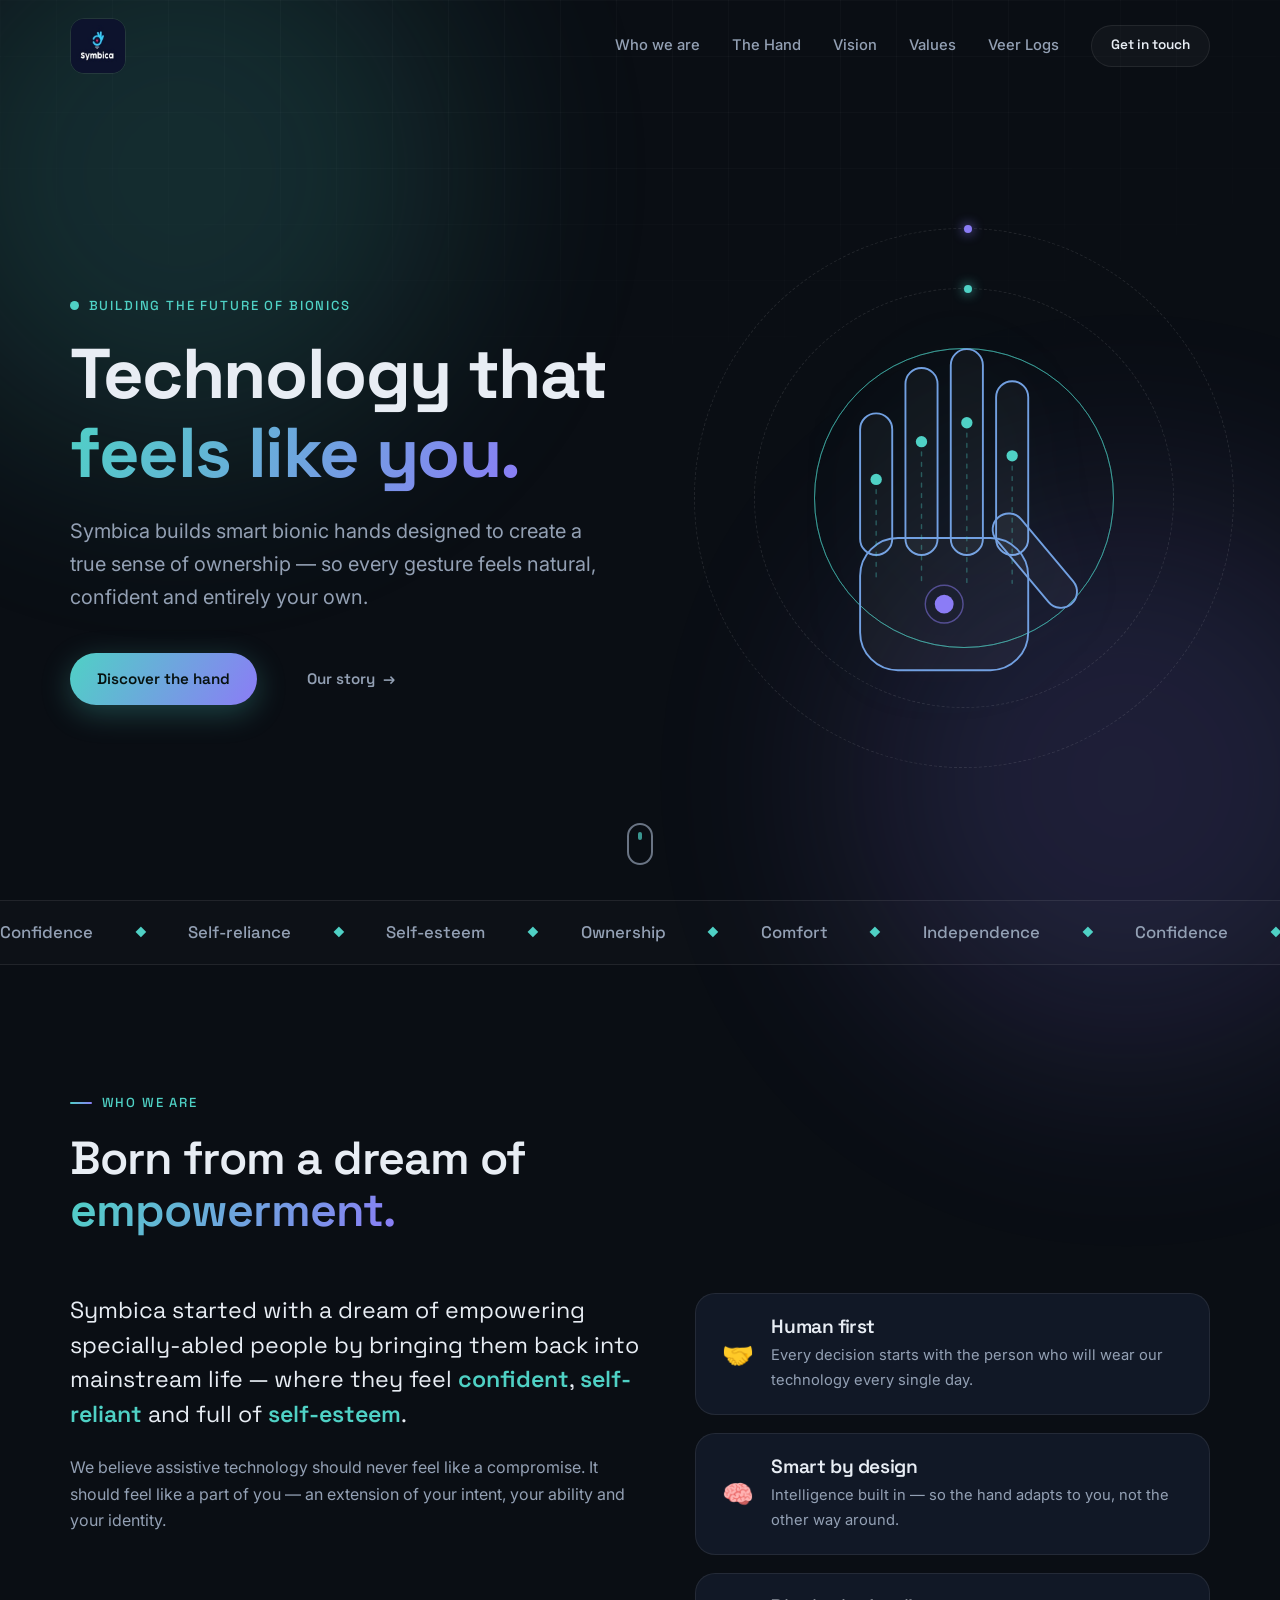
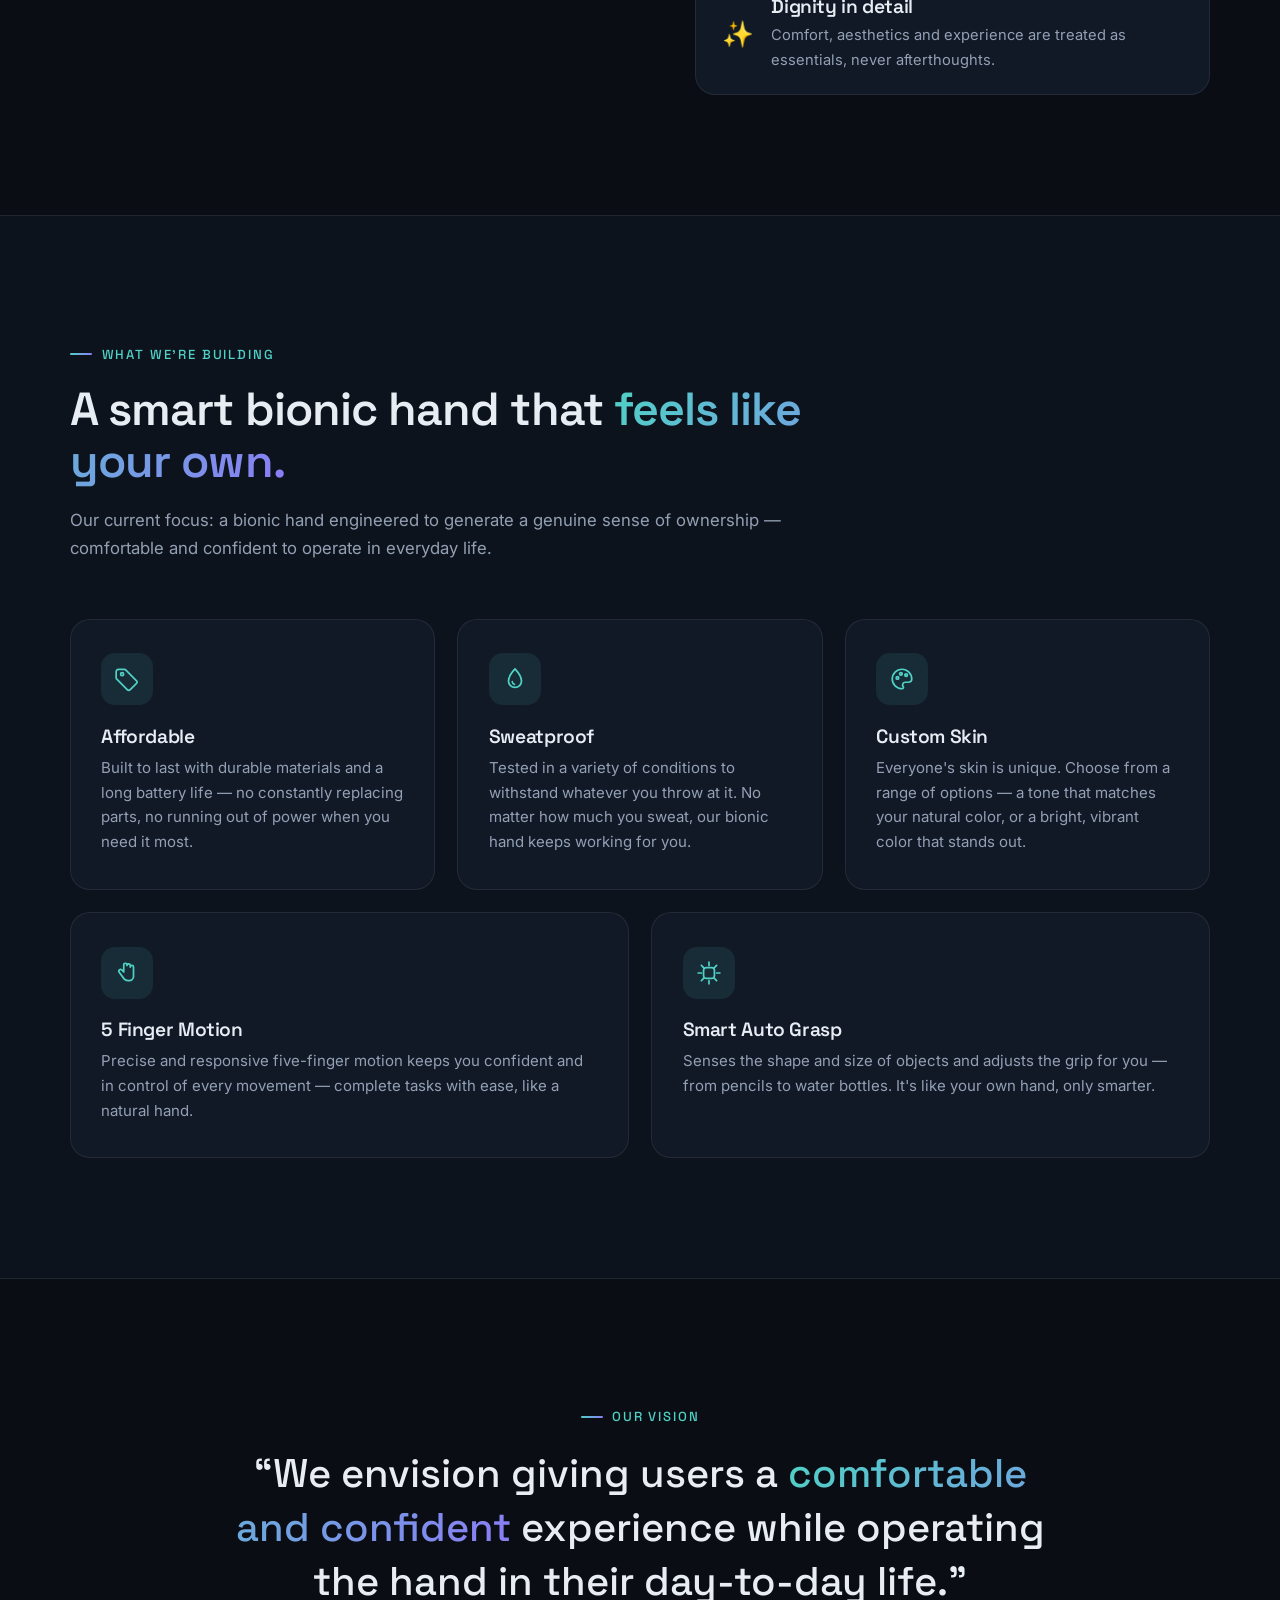
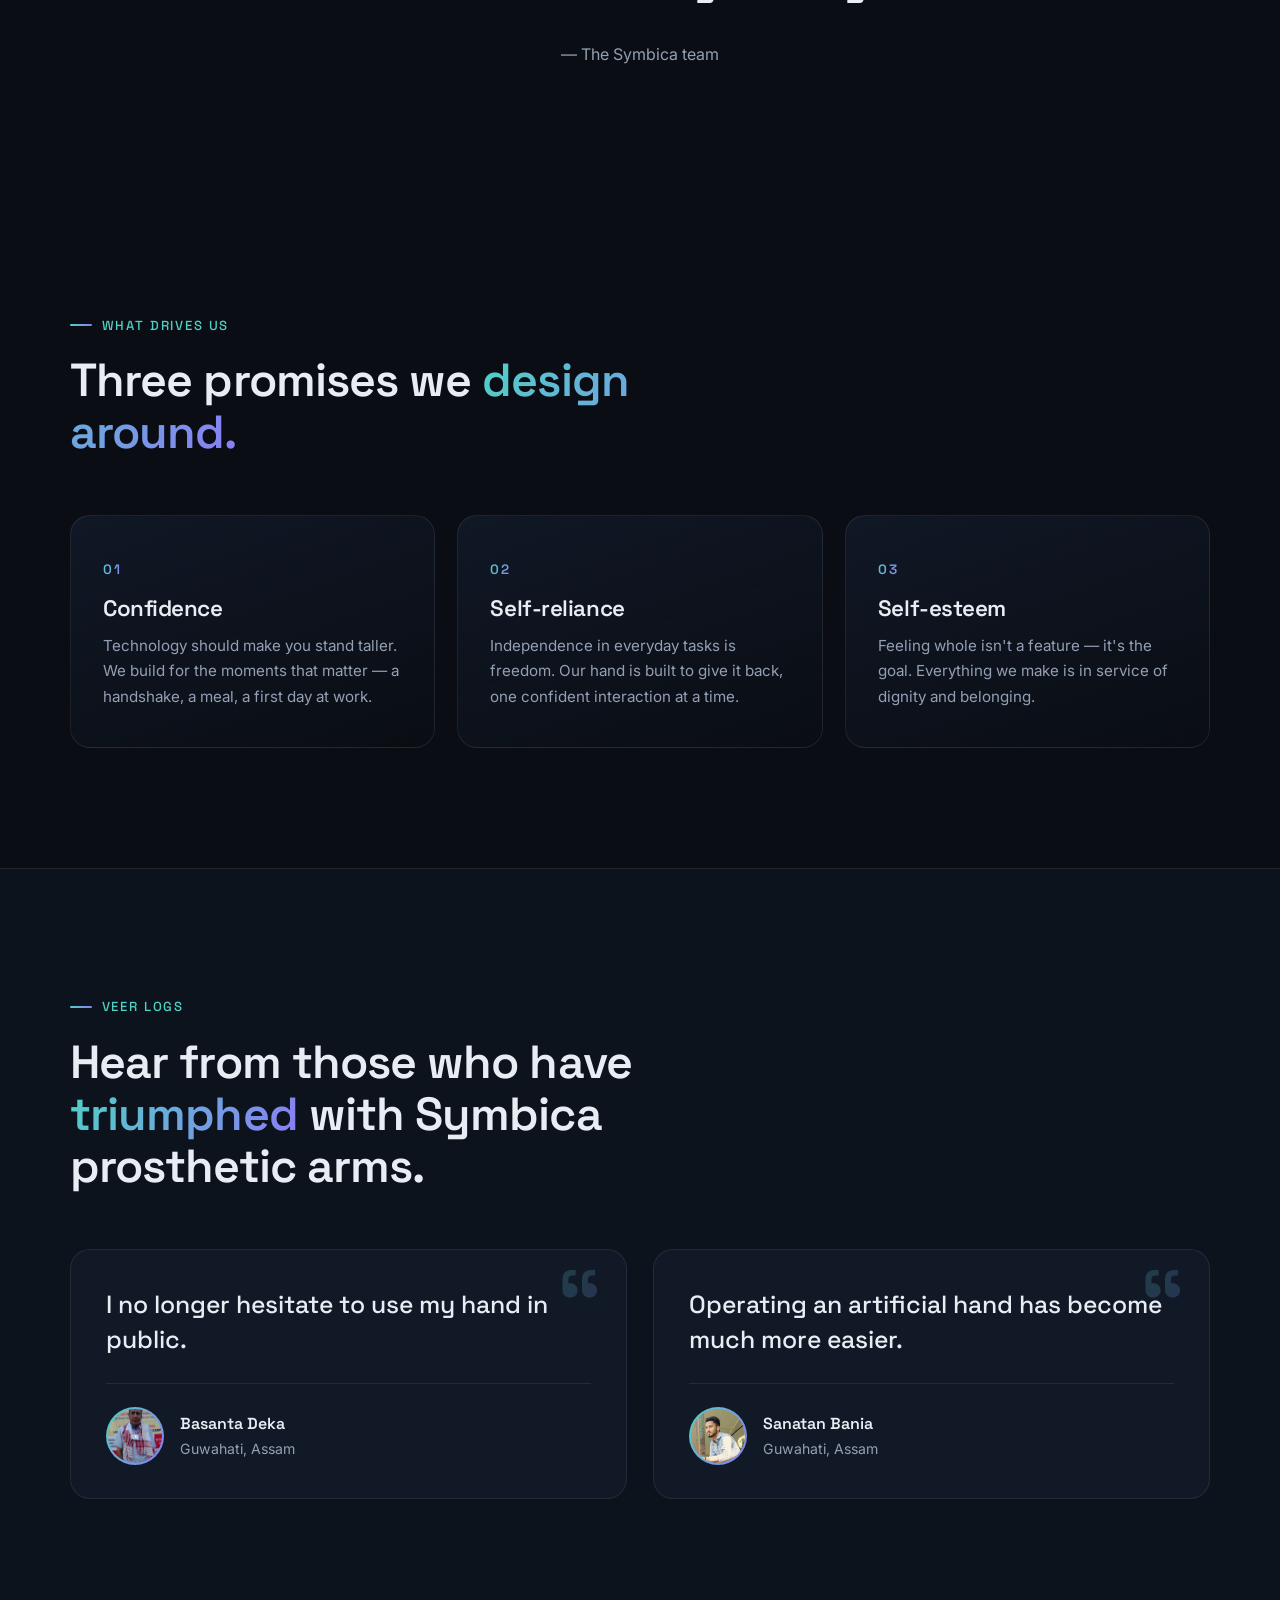
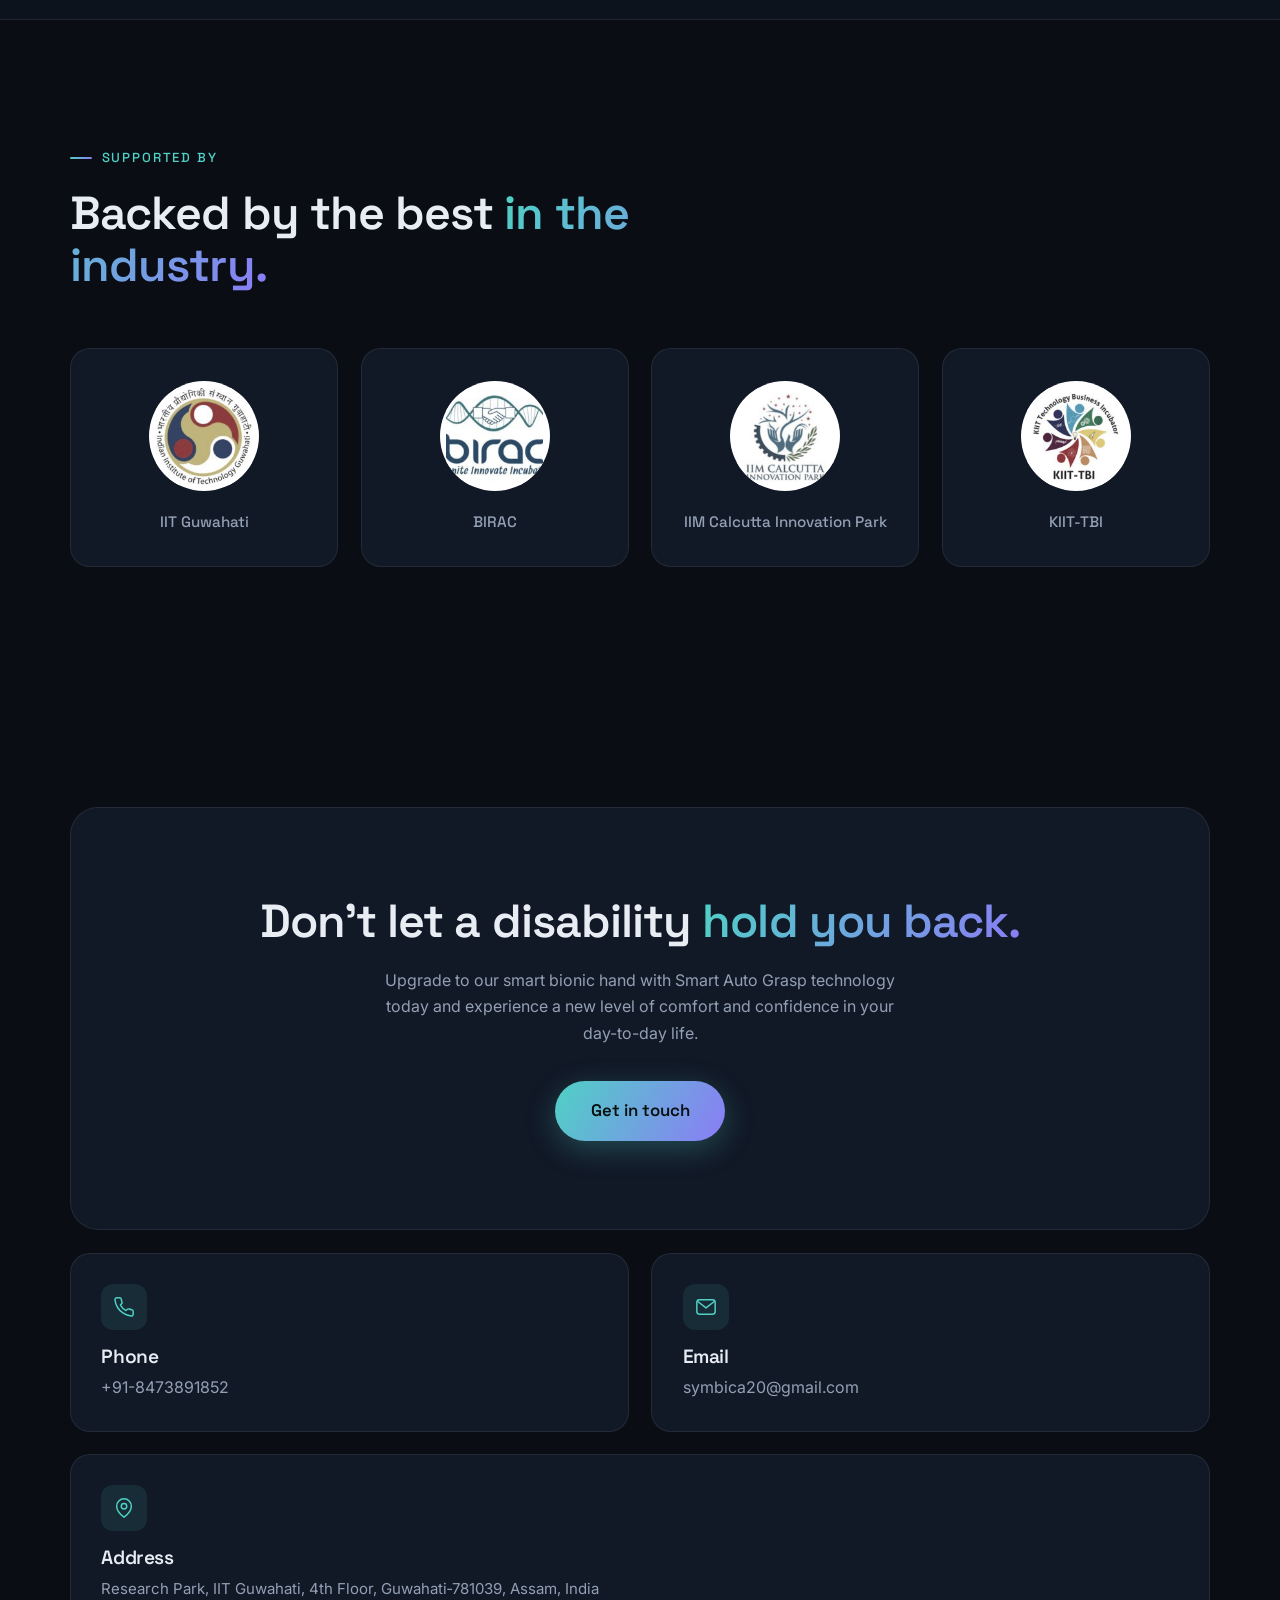
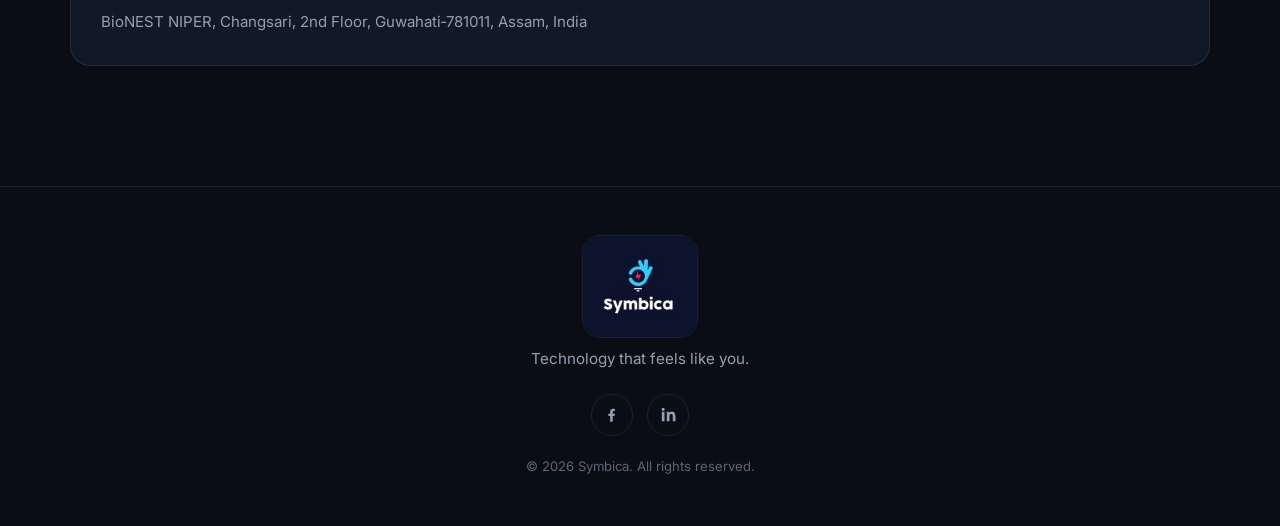
==== index.html @ fda45564 "first commit" ====
<!DOCTYPE html>
<html lang="en">
<head>
  <meta charset="UTF-8" />
  <meta name="viewport" content="width=device-width, initial-scale=1.0" />
  <title>Symbica — Technology that feels like you</title>
  <meta name="description" content="Symbica builds smart bionic hands that create a true sense of ownership — empowering specially-abled people to live confident, self-reliant lives." />
  <link rel="preconnect" href="https://fonts.googleapis.com" />
  <link rel="preconnect" href="https://fonts.gstatic.com" crossorigin />
  <link href="https://fonts.googleapis.com/css2?family=Inter:wght@400;500;600&family=Space+Grotesk:wght@400;500;600;700&display=swap" rel="stylesheet" />
  <link rel="stylesheet" href="css/style.css" />
  <link rel="icon" href="img/symbica_logo.jpg" />
</head>
<body>

  <!-- ambient background -->
  <div class="ambient" aria-hidden="true">
    <div class="blob blob-a"></div>
    <div class="blob blob-b"></div>
    <div class="grid-overlay"></div>
  </div>

  <!-- ================= NAV ================= -->
  <header class="nav" id="nav">
    <div class="nav-inner container">
      <a href="#top" class="brand">
        <img class="brand-logo" src="img/symbica_logo.jpg" alt="Symbica" />
      </a>

      <nav class="nav-links" id="navLinks">
        <a href="#about">Who we are</a>
        <a href="#product">The Hand</a>
        <a href="#vision">Vision</a>
        <a href="#values">Values</a>
        <a href="#veer-logs">Veer Logs</a>
        <a href="#contact" class="btn btn-small btn-outline">Get in touch</a>
      </nav>

      <button class="nav-toggle" id="navToggle" aria-label="Toggle menu" aria-expanded="false">
        <span></span><span></span>
      </button>
    </div>
  </header>

  <main id="top">

    <!-- ================= HERO ================= -->
    <section class="hero container">
      <div class="hero-copy">
        <p class="eyebrow reveal-hero" style="--d:0">
          <span class="pulse-dot" aria-hidden="true"></span>
          Building the future of bionics
        </p>
        <h1 class="reveal-hero" style="--d:1">
          Technology that
          <span class="gradient-text">feels like you.</span>
        </h1>
        <p class="lead reveal-hero" style="--d:2">
          Symbica builds smart bionic hands designed to create a true sense of
          ownership — so every gesture feels natural, confident and entirely your own.
        </p>
        <div class="hero-actions reveal-hero" style="--d:3">
          <a href="#product" class="btn btn-primary">Discover the hand</a>
          <a href="#about" class="btn btn-ghost">Our story <span class="arrow">→</span></a>
        </div>
      </div>

      <div class="hero-visual reveal-hero" style="--d:2" aria-hidden="true">
        <div class="orbit orbit-1"></div>
        <div class="orbit orbit-2"></div>
        <svg class="bionic-hand" viewBox="0 0 360 420" fill="none">
          <defs>
            <linearGradient id="hg" x1="0" y1="420" x2="360" y2="0">
              <stop stop-color="#4FD1C5"/><stop offset="1" stop-color="#8B7CF6"/>
            </linearGradient>
          </defs>
          <!-- fingers -->
          <rect class="finger f1" x="70"  y="120" width="34" height="150" rx="17" />
          <rect class="finger f2" x="118" y="72"  width="34" height="198" rx="17" />
          <rect class="finger f3" x="166" y="52"  width="34" height="218" rx="17" />
          <rect class="finger f4" x="214" y="86"  width="34" height="184" rx="17" />
          <!-- thumb -->
          <rect class="finger f5" x="238" y="216" width="34" height="120" rx="17" transform="rotate(-40 255 276)" />
          <!-- palm -->
          <rect class="palm" x="70" y="252" width="178" height="140" rx="40" />
          <!-- circuit lines -->
          <path class="trace" d="M87 190 V 300 M135 150 V 300 M183 130 V 300 M231 165 V 300" stroke-linecap="round"/>
          <!-- joint nodes -->
          <circle class="node n1" cx="87"  cy="190" r="6"/>
          <circle class="node n2" cx="135" cy="150" r="6"/>
          <circle class="node n3" cx="183" cy="130" r="6"/>
          <circle class="node n4" cx="231" cy="165" r="6"/>
          <circle class="node n5" cx="159" cy="322" r="10"/>
          <circle class="node-ring" cx="159" cy="322" r="20"/>
        </svg>
        <div class="pulse-ring r1"></div>
        <div class="pulse-ring r2"></div>
        <div class="pulse-ring r3"></div>
      </div>

      <a href="#about" class="scroll-hint reveal-hero" style="--d:4" aria-label="Scroll down">
        <span class="mouse"><span class="wheel"></span></span>
      </a>
    </section>

    <!-- ================= MARQUEE ================= -->
    <div class="marquee" aria-hidden="true">
      <div class="marquee-track">
        <span>Confidence</span><i>◆</i><span>Self-reliance</span><i>◆</i>
        <span>Self-esteem</span><i>◆</i><span>Ownership</span><i>◆</i>
        <span>Comfort</span><i>◆</i><span>Independence</span><i>◆</i>
        <span>Confidence</span><i>◆</i><span>Self-reliance</span><i>◆</i>
        <span>Self-esteem</span><i>◆</i><span>Ownership</span><i>◆</i>
        <span>Comfort</span><i>◆</i><span>Independence</span><i>◆</i>
      </div>
    </div>

    <!-- ================= ABOUT ================= -->
    <section class="section container" id="about">
      <div class="section-head reveal">
        <p class="eyebrow"><span class="tick"></span>Who we are</p>
        <h2>Born from a dream of <span class="gradient-text">empowerment.</span></h2>
      </div>
      <div class="about-grid">
        <div class="about-text reveal">
          <p class="big-p">
            Symbica started with a dream of empowering specially-abled people by
            bringing them back into mainstream life — where they feel
            <strong>confident</strong>, <strong>self-reliant</strong> and full of
            <strong>self-esteem</strong>.
          </p>
          <p>
            We believe assistive technology should never feel like a compromise.
            It should feel like a part of you — an extension of your intent,
            your ability and your identity.
          </p>
        </div>
        <div class="about-cards">
          <div class="mini-card reveal" style="--d:1">
            <div class="mini-icon">🤝</div>
            <h3>Human first</h3>
            <p>Every decision starts with the person who will wear our technology every single day.</p>
          </div>
          <div class="mini-card reveal" style="--d:2">
            <div class="mini-icon">🧠</div>
            <h3>Smart by design</h3>
            <p>Intelligence built in — so the hand adapts to you, not the other way around.</p>
          </div>
          <div class="mini-card reveal" style="--d:3">
            <div class="mini-icon">✨</div>
            <h3>Dignity in detail</h3>
            <p>Comfort, aesthetics and experience are treated as essentials, never afterthoughts.</p>
          </div>
        </div>
      </div>
    </section>

    <!-- ================= PRODUCT ================= -->
    <section class="section section-alt" id="product">
      <div class="container">
        <div class="section-head reveal">
          <p class="eyebrow"><span class="tick"></span>What we're building</p>
          <h2>A smart bionic hand that <span class="gradient-text">feels like your own.</span></h2>
          <p class="section-sub">
            Our current focus: a bionic hand engineered to generate a genuine sense
            of ownership — comfortable and confident to operate in everyday life.
          </p>
        </div>

        <div class="feature-grid">
          <article class="feature-card reveal" style="--d:0">
            <div class="feature-icon">
              <svg viewBox="0 0 24 24" fill="none" stroke="currentColor" stroke-width="1.6" stroke-linecap="round" stroke-linejoin="round">
                <path d="M20.6 13.4 11 3.8a2 2 0 0 0-1.4-.6H4a2 2 0 0 0-2 2v5.6c0 .53.21 1.04.59 1.41l9.6 9.6a2 2 0 0 0 2.82 0l5.6-5.6a2 2 0 0 0 0-2.82z"/>
                <circle cx="7.5" cy="7.5" r="1.4"/>
              </svg>
            </div>
            <h3>Affordable</h3>
            <p>Built to last with durable materials and a long battery life — no constantly replacing parts, no running out of power when you need it most.</p>
          </article>

          <article class="feature-card reveal" style="--d:1">
            <div class="feature-icon">
              <svg viewBox="0 0 24 24" fill="none" stroke="currentColor" stroke-width="1.6" stroke-linecap="round" stroke-linejoin="round">
                <path d="M12 2.7S6 9.2 6 13.8a6 6 0 0 0 12 0C18 9.2 12 2.7 12 2.7z"/>
                <path d="M9.5 14.5a2.6 2.6 0 0 0 2 2.4"/>
              </svg>
            </div>
            <h3>Sweatproof</h3>
            <p>Tested in a variety of conditions to withstand whatever you throw at it. No matter how much you sweat, our bionic hand keeps working for you.</p>
          </article>

          <article class="feature-card reveal" style="--d:2">
            <div class="feature-icon">
              <svg viewBox="0 0 24 24" fill="none" stroke="currentColor" stroke-width="1.6" stroke-linecap="round" stroke-linejoin="round">
                <path d="M12 21a9 9 0 1 1 9-9c0 2.2-1.8 3-3.4 3H15a2.5 2.5 0 0 0-1.8 4.2c.4.45.13 1.8-1.2 1.8z"/>
                <circle cx="7.8" cy="11" r="1.2"/><circle cx="11" cy="7.2" r="1.2"/><circle cx="15.8" cy="8.4" r="1.2"/>
              </svg>
            </div>
            <h3>Custom Skin</h3>
            <p>Everyone's skin is unique. Choose from a range of options — a tone that matches your natural color, or a bright, vibrant color that stands out.</p>
          </article>

          <article class="feature-card reveal" style="--d:3">
            <div class="feature-icon">
              <svg viewBox="0 0 24 24" fill="none" stroke="currentColor" stroke-width="1.6" stroke-linecap="round" stroke-linejoin="round">
                <path d="M18 11V6.5a1.5 1.5 0 0 0-3 0V5a1.5 1.5 0 0 0-3 0v-.5a1.5 1.5 0 0 0-3 0V11l-1.9-1.9a1.6 1.6 0 0 0-2.3 2.2l4.3 5.9A5 5 0 0 0 13.1 19H14a4 4 0 0 0 4-4z"/>
              </svg>
            </div>
            <h3>5 Finger Motion</h3>
            <p>Precise and responsive five-finger motion keeps you confident and in control of every movement — complete tasks with ease, like a natural hand.</p>
          </article>

          <article class="feature-card reveal" style="--d:4">
            <div class="feature-icon">
              <svg viewBox="0 0 24 24" fill="none" stroke="currentColor" stroke-width="1.6" stroke-linecap="round" stroke-linejoin="round">
                <rect x="7" y="7" width="10" height="10" rx="2.5"/>
                <path d="M12 2v3M12 19v3M2 12h3M19 12h3M5 5l2 2M17 17l2 2M19 5l-2 2M7 17l-2 2"/>
              </svg>
            </div>
            <h3>Smart Auto Grasp</h3>
            <p>Senses the shape and size of objects and adjusts the grip for you — from pencils to water bottles. It's like your own hand, only smarter.</p>
          </article>
        </div>
      </div>
    </section>

    <!-- ================= VISION ================= -->
    <section class="section vision" id="vision">
      <div class="container">
        <p class="eyebrow reveal"><span class="tick"></span>Our vision</p>
        <blockquote class="vision-quote reveal">
          “We envision giving users a <span class="gradient-text">comfortable and confident</span>
          experience while operating the hand in their day-to-day life.”
        </blockquote>
        <p class="vision-sub reveal">— The Symbica team</p>
      </div>
    </section>

    <!-- ================= VALUES ================= -->
    <section class="section container" id="values">
      <div class="section-head reveal">
        <p class="eyebrow"><span class="tick"></span>What drives us</p>
        <h2>Three promises we <span class="gradient-text">design around.</span></h2>
      </div>
      <div class="values-grid">
        <div class="value-card reveal" style="--d:0">
          <span class="value-num">01</span>
          <h3>Confidence</h3>
          <p>Technology should make you stand taller. We build for the moments that matter — a handshake, a meal, a first day at work.</p>
        </div>
        <div class="value-card reveal" style="--d:1">
          <span class="value-num">02</span>
          <h3>Self-reliance</h3>
          <p>Independence in everyday tasks is freedom. Our hand is built to give it back, one confident interaction at a time.</p>
        </div>
        <div class="value-card reveal" style="--d:2">
          <span class="value-num">03</span>
          <h3>Self-esteem</h3>
          <p>Feeling whole isn't a feature — it's the goal. Everything we make is in service of dignity and belonging.</p>
        </div>
      </div>
    </section>

    <!-- ================= VEER LOGS (TESTIMONIALS) ================= -->
    <section class="section section-alt" id="veer-logs">
      <div class="container">
        <div class="section-head reveal">
          <p class="eyebrow"><span class="tick"></span>Veer Logs</p>
          <h2>Hear from those who have <span class="gradient-text">triumphed</span> with Symbica prosthetic arms.</h2>
        </div>

        <div class="testimonial-grid">
          <figure class="testimonial-card reveal" style="--d:0">
            <span class="quote-mark" aria-hidden="true">&ldquo;</span>
            <blockquote>I no longer hesitate to use my hand in public.</blockquote>
            <figcaption>
              <img src="img/basanta_deka.jpg" alt="Basanta Deka" loading="lazy" />
              <div>
                <span class="t-name">Basanta Deka</span>
                <span class="t-place">Guwahati, Assam</span>
              </div>
            </figcaption>
          </figure>

          <figure class="testimonial-card reveal" style="--d:1">
            <span class="quote-mark" aria-hidden="true">&ldquo;</span>
            <blockquote>Operating an artificial hand has become much more easier.</blockquote>
            <figcaption>
              <img src="img/sanatan_bania.jpg" alt="Sanatan Bania" loading="lazy" />
              <div>
                <span class="t-name">Sanatan Bania</span>
                <span class="t-place">Guwahati, Assam</span>
              </div>
            </figcaption>
          </figure>
        </div>
      </div>
    </section>

    <!-- ================= SUPPORTED BY ================= -->
    <section class="section container" id="supporters">
      <div class="section-head reveal">
        <p class="eyebrow"><span class="tick"></span>Supported By</p>
        <h2>Backed by the best <span class="gradient-text">in the industry.</span></h2>
      </div>
      <div class="sponsor-grid">
        <figure class="sponsor-card reveal" style="--d:0">
          <div class="sponsor-logo">
            <img src="img/sponsors/1200px-IIT_Guwahati_Logo_edited-150x150.jpg" alt="IIT Guwahati logo" loading="lazy" />
          </div>
          <figcaption>IIT Guwahati</figcaption>
        </figure>
        <figure class="sponsor-card reveal" style="--d:1">
          <div class="sponsor-logo">
            <img src="img/sponsors/birac-logo-150x150.jpg" alt="BIRAC logo" loading="lazy" />
          </div>
          <figcaption>BIRAC</figcaption>
        </figure>
        <figure class="sponsor-card reveal" style="--d:2">
          <div class="sponsor-logo">
            <img src="img/sponsors/IIMCIP_edited-150x150.jpg" alt="IIM Calcutta Innovation Park logo" loading="lazy" />
          </div>
          <figcaption>IIM Calcutta Innovation Park</figcaption>
        </figure>
        <figure class="sponsor-card reveal" style="--d:3">
          <div class="sponsor-logo">
            <img src="img/sponsors/Logo-500x-150x150.jpg" alt="KIIT Technology Business Incubator logo" loading="lazy" />
          </div>
          <figcaption>KIIT-TBI</figcaption>
        </figure>
      </div>
    </section>

    <!-- ================= CTA / CONTACT ================= -->
    <section class="section" id="contact">
      <div class="container">
        <div class="cta-card reveal">
          <div class="cta-glow" aria-hidden="true"></div>
          <h2>Don't let a disability <span class="gradient-text">hold you back.</span></h2>
          <p>
            Upgrade to our smart bionic hand with Smart Auto Grasp technology today
            and experience a new level of comfort and confidence in your day-to-day life.
          </p>
          <a class="btn btn-primary btn-large" href="mailto:symbica20@gmail.com">Get in touch</a>
        </div>

        <div class="contact-grid">
          <div class="contact-card reveal" style="--d:0">
            <div class="contact-icon">
              <svg viewBox="0 0 24 24" fill="none" stroke="currentColor" stroke-width="1.6" stroke-linecap="round" stroke-linejoin="round">
                <path d="M22 16.9v3a2 2 0 0 1-2.2 2 19.8 19.8 0 0 1-8.6-3.1 19.5 19.5 0 0 1-6-6A19.8 19.8 0 0 1 2.1 4.2 2 2 0 0 1 4.1 2h3a2 2 0 0 1 2 1.7c.13.96.36 1.9.7 2.8a2 2 0 0 1-.45 2.1L8.1 9.9a16 16 0 0 0 6 6l1.3-1.25a2 2 0 0 1 2.1-.45c.9.34 1.84.57 2.8.7a2 2 0 0 1 1.7 2z"/>
              </svg>
            </div>
            <h3>Phone</h3>
            <a href="tel:+918473891852">+91-8473891852</a>
          </div>

          <div class="contact-card reveal" style="--d:1">
            <div class="contact-icon">
              <svg viewBox="0 0 24 24" fill="none" stroke="currentColor" stroke-width="1.6" stroke-linecap="round" stroke-linejoin="round">
                <rect x="2" y="4" width="20" height="16" rx="3"/><path d="m3 6 9 7 9-7"/>
              </svg>
            </div>
            <h3>Email</h3>
            <a href="mailto:symbica20@gmail.com">symbica20@gmail.com</a>
          </div>

          <div class="contact-card contact-card-wide reveal" style="--d:2">
            <div class="contact-icon">
              <svg viewBox="0 0 24 24" fill="none" stroke="currentColor" stroke-width="1.6" stroke-linecap="round" stroke-linejoin="round">
                <path d="M20 10c0 6-8 12-8 12s-8-6-8-12a8 8 0 0 1 16 0z"/><circle cx="12" cy="10" r="3"/>
              </svg>
            </div>
            <h3>Address</h3>
            <p>Research Park, IIT Guwahati, 4th Floor, Guwahati&#8209;781039, Assam, India</p>
            <p>BioNEST NIPER, Changsari, 2nd Floor, Guwahati&#8209;781011, Assam, India</p>
          </div>
        </div>
      </div>
    </section>
  </main>

  <!-- ================= FOOTER ================= -->
  <footer class="footer">
    <div class="container footer-inner">
      <a href="#top" class="footer-brand">
        <img src="img/symbica_logo.jpg" alt="Symbica logo" loading="lazy" />
      </a>
      <p class="footer-tag">Technology that feels like you.</p>
      <div class="socials">
        <a href="https://www.facebook.com/Symbica/" target="_blank" rel="noopener" aria-label="Symbica on Facebook">
          <svg viewBox="0 0 24 24" fill="currentColor">
            <path d="M13.5 21v-7h2.4l.4-3h-2.8V9.1c0-.87.24-1.46 1.49-1.46h1.4V5c-.28-.04-1.2-.12-2.28-.12-2.26 0-3.8 1.38-3.8 3.9V11H8v3h2.29v7h3.21z"/>
          </svg>
        </a>
        <a href="https://www.linkedin.com/company/symbica-private-limited" target="_blank" rel="noopener" aria-label="Symbica on LinkedIn">
          <svg viewBox="0 0 24 24" fill="currentColor">
            <path d="M6.94 8.5H3.56V20.4h3.38V8.5zM5.25 3.5a2 2 0 1 0 0 4 2 2 0 0 0 0-4zM20.5 13.13c0-3.26-1.74-4.78-4.06-4.78-1.87 0-2.71 1.03-3.18 1.75V8.5H9.88c.04.95 0 11.9 0 11.9h3.38v-6.65c0-.35.03-.7.13-.96.29-.7.94-1.43 2.03-1.43 1.43 0 2 1.1 2 2.7v6.34h3.38v-6.72z"/>
          </svg>
        </a>
      </div>
      <p class="footer-copy">© 2026 Symbica. All rights reserved.</p>
    </div>
  </footer>

  <script src="js/main.js"></script>
</body>
</html>
---- css/style.css ----
/* ============================================================
   Symbica — static portfolio
   ============================================================ */

:root {
  --bg: #0a0e14;
  --bg-alt: #0d131c;
  --surface: #111826;
  --surface-2: #16202f;
  --border: rgba(255, 255, 255, 0.08);
  --text: #e8edf4;
  --text-dim: #93a0b4;
  --accent: #4fd1c5;
  --accent-2: #8b7cf6;
  --gradient: linear-gradient(120deg, #4fd1c5, #8b7cf6);
  --radius: 20px;
  --font-head: "Space Grotesk", sans-serif;
  --font-body: "Inter", sans-serif;
  --ease: cubic-bezier(0.22, 1, 0.36, 1);
}

* { margin: 0; padding: 0; box-sizing: border-box; }

html { scroll-behavior: smooth; }

body {
  font-family: var(--font-body);
  background: var(--bg);
  color: var(--text);
  line-height: 1.65;
  overflow-x: hidden;
  -webkit-font-smoothing: antialiased;
}

img, svg { display: block; max-width: 100%; }
a { color: inherit; text-decoration: none; }

.container {
  width: min(1140px, 92%);
  margin-inline: auto;
}

h1, h2, h3 { font-family: var(--font-head); line-height: 1.12; letter-spacing: -0.02em; }
h1 { font-size: clamp(2.6rem, 6vw, 4.4rem); font-weight: 700; }
h2 { font-size: clamp(1.9rem, 4vw, 2.9rem); font-weight: 600; }
h3 { font-size: 1.2rem; font-weight: 600; }

.gradient-text {
  background: var(--gradient);
  -webkit-background-clip: text;
  background-clip: text;
  color: transparent;
}

/* ---------- ambient background ---------- */
.ambient { position: fixed; inset: 0; z-index: -1; pointer-events: none; }

.blob {
  position: absolute;
  width: 44vw; height: 44vw;
  min-width: 380px; min-height: 380px;
  border-radius: 50%;
  filter: blur(110px);
  opacity: 0.16;
  animation: drift 22s ease-in-out infinite alternate;
}
.blob-a { top: -12%; left: -8%; background: #4fd1c5; }
.blob-b { bottom: -18%; right: -10%; background: #8b7cf6; animation-delay: -11s; }

@keyframes drift {
  from { transform: translate(0, 0) scale(1); }
  to   { transform: translate(6vw, 4vh) scale(1.15); }
}

.grid-overlay {
  position: absolute; inset: 0;
  background-image:
    linear-gradient(rgba(255,255,255,0.025) 1px, transparent 1px),
    linear-gradient(90deg, rgba(255,255,255,0.025) 1px, transparent 1px);
  background-size: 56px 56px;
  mask-image: radial-gradient(ellipse 90% 60% at 50% 0%, black 30%, transparent 75%);
}

/* ---------- buttons ---------- */
.btn {
  display: inline-flex; align-items: center; gap: 0.5rem;
  font-family: var(--font-head);
  font-weight: 600; font-size: 0.95rem;
  padding: 0.85rem 1.7rem;
  border-radius: 999px;
  transition: transform 0.3s var(--ease), box-shadow 0.3s var(--ease), background 0.3s;
  cursor: pointer;
}
.btn-primary {
  background: var(--gradient);
  color: #06110f;
  box-shadow: 0 8px 30px rgba(79, 209, 197, 0.28);
}
.btn-primary:hover { transform: translateY(-3px); box-shadow: 0 14px 42px rgba(79, 209, 197, 0.4); }
.btn-ghost { color: var(--text-dim); }
.btn-ghost:hover { color: var(--text); }
.btn-ghost .arrow { transition: transform 0.3s var(--ease); display: inline-block; }
.btn-ghost:hover .arrow { transform: translateX(5px); }
.btn-outline {
  border: 1px solid var(--border);
  background: rgba(255,255,255,0.03);
}
.btn-outline:hover { border-color: var(--accent); color: var(--accent); }
.btn-small { padding: 0.55rem 1.2rem; font-size: 0.85rem; }
.btn-large { padding: 1rem 2.2rem; font-size: 1.05rem; }

/* ---------- nav ---------- */
.nav {
  position: fixed; top: 0; left: 0; right: 0;
  z-index: 100;
  padding: 1.1rem 0;
  transition: padding 0.35s var(--ease), background 0.35s, box-shadow 0.35s;
}
.nav.scrolled {
  padding: 0.6rem 0;
  background: rgba(10, 14, 20, 0.75);
  backdrop-filter: blur(16px);
  -webkit-backdrop-filter: blur(16px);
  box-shadow: 0 1px 0 var(--border);
}
.nav-inner { display: flex; align-items: center; justify-content: space-between; }

.brand { display: flex; align-items: center; }
.brand-logo {
  width: 56px; height: 56px;
  border-radius: 14px;
  border: 1px solid var(--border);
  transition: width 0.35s var(--ease), height 0.35s var(--ease);
}
.nav.scrolled .brand-logo { width: 44px; height: 44px; border-radius: 11px; }
@keyframes spin-slow { to { transform: rotate(360deg); } }
.brand-name {
  font-family: var(--font-head);
  font-size: 1.35rem; font-weight: 700; letter-spacing: -0.02em;
}

.nav-links { display: flex; align-items: center; gap: 2rem; }
.nav-links a:not(.btn) {
  font-size: 0.92rem; font-weight: 500; color: var(--text-dim);
  position: relative; transition: color 0.25s;
}
.nav-links a:not(.btn)::after {
  content: ""; position: absolute; left: 0; bottom: -5px;
  width: 100%; height: 2px; border-radius: 2px;
  background: var(--gradient);
  transform: scaleX(0); transform-origin: left;
  transition: transform 0.35s var(--ease);
}
.nav-links a:not(.btn):hover { color: var(--text); }
.nav-links a:not(.btn):hover::after { transform: scaleX(1); }

.nav-toggle {
  display: none;
  flex-direction: column; gap: 6px;
  background: none; border: none; cursor: pointer; padding: 6px;
}
.nav-toggle span {
  width: 26px; height: 2px; background: var(--text);
  border-radius: 2px; transition: transform 0.35s var(--ease), opacity 0.3s;
}
.nav-toggle.open span:first-child { transform: translateY(4px) rotate(45deg); }
.nav-toggle.open span:last-child { transform: translateY(-4px) rotate(-45deg); }

/* ---------- hero ---------- */
.hero {
  min-height: 100svh;
  display: grid;
  grid-template-columns: 1.1fr 0.9fr;
  align-items: center;
  gap: 3rem;
  padding-top: 6rem;
  position: relative;
}

.eyebrow {
  display: inline-flex; align-items: center; gap: 0.6rem;
  font-family: var(--font-head);
  font-size: 0.82rem; font-weight: 500;
  letter-spacing: 0.14em; text-transform: uppercase;
  color: var(--accent);
  margin-bottom: 1.2rem;
}
.pulse-dot {
  width: 9px; height: 9px; border-radius: 50%;
  background: var(--accent);
  animation: pulse-dot 2s ease-in-out infinite;
}
@keyframes pulse-dot {
  0%, 100% { box-shadow: 0 0 0 0 rgba(79, 209, 197, 0.5); }
  50% { box-shadow: 0 0 0 8px rgba(79, 209, 197, 0); }
}
.tick { width: 22px; height: 2px; background: var(--gradient); border-radius: 2px; }

.lead {
  font-size: clamp(1.05rem, 1.6vw, 1.25rem);
  color: var(--text-dim);
  max-width: 34rem;
  margin-top: 1.4rem;
}
.hero-actions { display: flex; align-items: center; gap: 1.4rem; margin-top: 2.4rem; flex-wrap: wrap; }

/* hero entrance */
.reveal-hero {
  opacity: 0;
  transform: translateY(28px);
  animation: rise 0.9s var(--ease) forwards;
  animation-delay: calc(0.15s + var(--d, 0) * 0.13s);
}
@keyframes rise {
  to { opacity: 1; transform: translateY(0); }
}

/* hero visual */
.hero-visual {
  position: relative;
  display: grid; place-items: center;
  min-height: 420px;
}
.bionic-hand {
  width: min(340px, 80%);
  position: relative; z-index: 2;
  animation: float 6s ease-in-out infinite;
  filter: drop-shadow(0 0 34px rgba(79, 209, 197, 0.18));
}
@keyframes float {
  0%, 100% { transform: translateY(0); }
  50% { transform: translateY(-16px); }
}
.bionic-hand .finger,
.bionic-hand .palm {
  fill: rgba(255,255,255,0.035);
  stroke: url(#hg);
  stroke-width: 2;
}
.bionic-hand .trace { stroke: rgba(79, 209, 197, 0.35); stroke-width: 1.5; stroke-dasharray: 4 7; animation: trace-flow 2.4s linear infinite; }
@keyframes trace-flow { to { stroke-dashoffset: -22; } }
.bionic-hand .node { fill: var(--accent); animation: node-glow 2.2s ease-in-out infinite; }
.bionic-hand .n2 { animation-delay: 0.3s; }
.bionic-hand .n3 { animation-delay: 0.6s; }
.bionic-hand .n4 { animation-delay: 0.9s; }
.bionic-hand .n5 { fill: var(--accent-2); animation-delay: 1.2s; }
@keyframes node-glow {
  0%, 100% { opacity: 0.55; }
  50% { opacity: 1; }
}
.bionic-hand .node-ring {
  fill: none; stroke: var(--accent-2); stroke-width: 1.5; opacity: 0.5;
  transform-origin: 159px 322px;
  animation: ring-pulse 2.4s ease-out infinite;
}
@keyframes ring-pulse {
  from { transform: scale(0.5); opacity: 0.7; }
  to   { transform: scale(1.6); opacity: 0; }
}

.orbit {
  position: absolute;
  border: 1px dashed rgba(255,255,255,0.1);
  border-radius: 50%;
}
.orbit-1 { width: 420px; height: 420px; animation: spin-slow 40s linear infinite; }
.orbit-2 { width: 540px; height: 540px; animation: spin-slow 60s linear infinite reverse; }
.orbit::before {
  content: ""; position: absolute; top: -4px; left: 50%;
  width: 8px; height: 8px; border-radius: 50%;
  background: var(--accent);
  box-shadow: 0 0 12px var(--accent);
}
.orbit-2::before { background: var(--accent-2); box-shadow: 0 0 12px var(--accent-2); }

.pulse-ring {
  position: absolute;
  width: 300px; height: 300px;
  border: 1px solid rgba(79, 209, 197, 0.35);
  border-radius: 50%;
  animation: hero-pulse 4s ease-out infinite;
}
.r2 { animation-delay: 1.33s; }
.r3 { animation-delay: 2.66s; }
@keyframes hero-pulse {
  from { transform: scale(0.6); opacity: 0.6; }
  to   { transform: scale(1.8); opacity: 0; }
}

.scroll-hint {
  position: absolute; bottom: 2.2rem; left: 50%;
  /* use `translate` (not transform) so the entrance animation doesn't override centering */
  translate: -50% 0;
}
.mouse {
  display: block; width: 26px; height: 42px;
  border: 2px solid var(--text-dim);
  border-radius: 14px;
  position: relative; opacity: 0.7;
}
.wheel {
  position: absolute; top: 7px; left: 50%;
  width: 4px; height: 8px; margin-left: -2px;
  border-radius: 2px; background: var(--accent);
  animation: wheel 1.8s ease-in-out infinite;
}
@keyframes wheel {
  0% { transform: translateY(0); opacity: 1; }
  70% { transform: translateY(12px); opacity: 0; }
  100% { transform: translateY(0); opacity: 0; }
}

/* ---------- marquee ---------- */
.marquee {
  overflow: hidden;
  border-block: 1px solid var(--border);
  padding: 1.1rem 0;
  background: rgba(255,255,255,0.015);
}
.marquee-track {
  display: flex; align-items: center; gap: 2.6rem;
  width: max-content;
  animation: marquee 26s linear infinite;
}
.marquee-track span {
  font-family: var(--font-head);
  font-size: 1.05rem; font-weight: 500;
  color: var(--text-dim); white-space: nowrap;
}
.marquee-track i { color: var(--accent); font-style: normal; font-size: 0.7rem; }
@keyframes marquee { to { transform: translateX(-50%); } }

/* ---------- sections ---------- */
.section { padding: 7.5rem 0; position: relative; }
.section-alt {
  background: var(--bg-alt);
  border-block: 1px solid var(--border);
}
.section-head { max-width: 46rem; margin-bottom: 3.5rem; }
.section-sub { color: var(--text-dim); margin-top: 1.2rem; font-size: 1.05rem; }

/* scroll reveal */
.reveal {
  opacity: 0;
  transform: translateY(36px);
  transition:
    opacity 0.9s var(--ease),
    transform 0.9s var(--ease);
  transition-delay: calc(var(--d, 0) * 0.12s);
}
.reveal.in-view { opacity: 1; transform: translateY(0); }

/* ---------- about ---------- */
.about-grid {
  display: grid;
  grid-template-columns: 1.05fr 0.95fr;
  gap: 3.5rem;
  align-items: start;
}
.big-p {
  font-size: clamp(1.15rem, 2vw, 1.45rem);
  font-family: var(--font-head);
  font-weight: 400;
  line-height: 1.5;
}
.big-p strong { color: var(--accent); font-weight: 600; }
.about-text p + p { margin-top: 1.4rem; color: var(--text-dim); }

.about-cards { display: grid; gap: 1.1rem; }
.mini-card {
  display: grid; grid-template-columns: auto 1fr; gap: 0.35rem 1.1rem;
  padding: 1.4rem 1.6rem;
  background: var(--surface);
  border: 1px solid var(--border);
  border-radius: var(--radius);
  transition: transform 0.4s var(--ease), border-color 0.4s, opacity 0.9s var(--ease);
}
.mini-card:hover { transform: translateX(8px); border-color: rgba(79, 209, 197, 0.4); }
.mini-icon { grid-row: span 2; font-size: 1.6rem; align-self: center; }
.mini-card p { color: var(--text-dim); font-size: 0.92rem; }

/* ---------- features ---------- */
/* 5 cards: 3 on the first row, 2 wider ones on the second */
.feature-grid {
  display: grid;
  grid-template-columns: repeat(6, 1fr);
  gap: 1.4rem;
}
.feature-card { grid-column: span 2; }
.feature-card:nth-child(4),
.feature-card:nth-child(5) { grid-column: span 3; }

@media (max-width: 900px) {
  .feature-grid { grid-template-columns: 1fr 1fr; }
  .feature-card,
  .feature-card:nth-child(4),
  .feature-card:nth-child(5) { grid-column: span 1; }
  .feature-card:nth-child(5) { grid-column: span 2; }
}
@media (max-width: 560px) {
  .feature-grid { grid-template-columns: 1fr; }
  .feature-card,
  .feature-card:nth-child(5) { grid-column: span 1; }
}
.feature-card {
  padding: 2.1rem 1.9rem;
  background: var(--surface);
  border: 1px solid var(--border);
  border-radius: var(--radius);
  position: relative;
  overflow: hidden;
  transition: transform 0.45s var(--ease), border-color 0.45s, opacity 0.9s var(--ease);
}
.feature-card::before {
  content: "";
  position: absolute; inset: 0;
  background: radial-gradient(420px circle at var(--mx, 50%) var(--my, 0%), rgba(79, 209, 197, 0.09), transparent 65%);
  opacity: 0;
  transition: opacity 0.4s;
}
.feature-card:hover::before { opacity: 1; }
.feature-card:hover { transform: translateY(-8px); border-color: rgba(79, 209, 197, 0.35); }
.feature-icon {
  width: 52px; height: 52px;
  display: grid; place-items: center;
  border-radius: 14px;
  background: rgba(79, 209, 197, 0.1);
  color: var(--accent);
  margin-bottom: 1.3rem;
}
.feature-icon svg { width: 26px; height: 26px; }
.feature-card p { color: var(--text-dim); font-size: 0.94rem; margin-top: 0.5rem; }

/* ---------- vision ---------- */
.vision { text-align: center; }
.vision .eyebrow { justify-content: center; width: 100%; }
.vision-quote {
  font-family: var(--font-head);
  font-size: clamp(1.5rem, 3.4vw, 2.5rem);
  font-weight: 500;
  line-height: 1.35;
  max-width: 52rem;
  margin: 0 auto;
}
.vision-sub { margin-top: 2rem; color: var(--text-dim); font-size: 1rem; }

/* ---------- values ---------- */
.values-grid {
  display: grid;
  grid-template-columns: repeat(auto-fit, minmax(260px, 1fr));
  gap: 1.4rem;
}
.value-card {
  padding: 2.4rem 2rem;
  border: 1px solid var(--border);
  border-radius: var(--radius);
  background: linear-gradient(160deg, var(--surface), transparent);
  transition: transform 0.45s var(--ease), border-color 0.45s, opacity 0.9s var(--ease);
}
.value-card:hover { transform: translateY(-8px); border-color: rgba(139, 124, 246, 0.4); }
.value-num {
  font-family: var(--font-head);
  font-size: 0.85rem; font-weight: 600;
  letter-spacing: 0.15em;
  background: var(--gradient);
  -webkit-background-clip: text; background-clip: text; color: transparent;
}
.value-card h3 { margin-top: 0.9rem; font-size: 1.4rem; }
.value-card p { margin-top: 0.8rem; color: var(--text-dim); font-size: 0.95rem; }

/* ---------- veer logs (testimonials) ---------- */
.testimonial-grid {
  display: grid;
  grid-template-columns: repeat(auto-fit, minmax(320px, 1fr));
  gap: 1.6rem;
}
.testimonial-card {
  position: relative;
  display: flex; flex-direction: column;
  gap: 1.6rem;
  padding: 2.4rem 2.2rem 2.1rem;
  background: var(--surface);
  border: 1px solid var(--border);
  border-radius: var(--radius);
  overflow: hidden;
  transition: transform 0.45s var(--ease), border-color 0.45s, opacity 0.9s var(--ease);
}
.testimonial-card:hover { transform: translateY(-8px); border-color: rgba(139, 124, 246, 0.4); }
.quote-mark {
  position: absolute; top: 0.4rem; right: 1.4rem;
  font-family: var(--font-head);
  font-size: 7rem; line-height: 1;
  background: var(--gradient);
  -webkit-background-clip: text; background-clip: text; color: transparent;
  opacity: 0.22;
  pointer-events: none;
}
.testimonial-card blockquote {
  font-family: var(--font-head);
  font-size: clamp(1.25rem, 2vw, 1.55rem);
  font-weight: 500;
  line-height: 1.4;
  border: none;
  flex: 1;
}
.testimonial-card figcaption {
  display: flex; align-items: center; gap: 1rem;
  padding-top: 1.4rem;
  border-top: 1px solid var(--border);
}
.testimonial-card img {
  width: 58px; height: 58px;
  border-radius: 50%;
  object-fit: cover;
  border: 2px solid transparent;
  background: var(--gradient) border-box;
}
.t-name { display: block; font-family: var(--font-head); font-weight: 600; }
.t-place { display: block; color: var(--text-dim); font-size: 0.88rem; }

/* ---------- supported by ---------- */
.sponsor-grid {
  display: grid;
  grid-template-columns: repeat(auto-fit, minmax(200px, 1fr));
  gap: 1.4rem;
}
.sponsor-card {
  display: flex; flex-direction: column; align-items: center; gap: 1.1rem;
  padding: 2rem 1.5rem;
  background: var(--surface);
  border: 1px solid var(--border);
  border-radius: var(--radius);
  text-align: center;
  transition: transform 0.45s var(--ease), border-color 0.45s, opacity 0.9s var(--ease);
}
.sponsor-card:hover { transform: translateY(-8px); border-color: rgba(79, 209, 197, 0.35); }
.sponsor-logo {
  width: 110px; height: 110px;
  display: grid; place-items: center;
  background: #fff;
  border-radius: 50%;
  overflow: hidden;
  filter: grayscale(0.6);
  transition: filter 0.4s, transform 0.45s var(--ease);
}
.sponsor-card:hover .sponsor-logo { filter: grayscale(0); transform: scale(1.06); }
.sponsor-logo img { width: 88%; height: 88%; object-fit: contain; }
.sponsor-card figcaption {
  font-family: var(--font-head);
  font-size: 0.95rem; font-weight: 500;
  color: var(--text-dim);
}

/* ---------- CTA ---------- */
.cta-card {
  position: relative;
  text-align: center;
  padding: clamp(3rem, 7vw, 5.5rem) 2rem;
  border-radius: 28px;
  border: 1px solid var(--border);
  background: var(--surface);
  overflow: hidden;
}
.cta-glow {
  position: absolute; inset: -40%;
  background:
    radial-gradient(circle at 30% 20%, rgba(79, 209, 197, 0.14), transparent 45%),
    radial-gradient(circle at 75% 85%, rgba(139, 124, 246, 0.14), transparent 45%);
  animation: drift 16s ease-in-out infinite alternate;
}
.cta-card > * { position: relative; }
.cta-card p { color: var(--text-dim); max-width: 32rem; margin: 1.2rem auto 2.2rem; }

/* ---------- contact ---------- */
.contact-grid {
  display: grid;
  grid-template-columns: repeat(2, 1fr);
  gap: 1.4rem;
  margin-top: 1.4rem;
}
.contact-card {
  padding: 1.9rem;
  background: var(--surface);
  border: 1px solid var(--border);
  border-radius: var(--radius);
  transition: transform 0.45s var(--ease), border-color 0.45s, opacity 0.9s var(--ease);
}
.contact-card:hover { transform: translateY(-6px); border-color: rgba(79, 209, 197, 0.35); }
.contact-card-wide { grid-column: 1 / -1; }
.contact-icon {
  width: 46px; height: 46px;
  display: grid; place-items: center;
  border-radius: 12px;
  background: rgba(79, 209, 197, 0.1);
  color: var(--accent);
  margin-bottom: 1rem;
}
.contact-icon svg { width: 22px; height: 22px; }
.contact-card a {
  color: var(--text-dim);
  transition: color 0.25s;
  display: inline-block; margin-top: 0.4rem;
}
.contact-card a:hover { color: var(--accent); }
.contact-card p { color: var(--text-dim); font-size: 0.94rem; margin-top: 0.5rem; }

/* ---------- footer ---------- */
.footer {
  border-top: 1px solid var(--border);
  padding: 3rem 0;
}
.footer-inner { text-align: center; display: grid; gap: 0.5rem; justify-items: center; }
.footer-brand img {
  width: 116px;
  border-radius: 18px;
  border: 1px solid var(--border);
  transition: transform 0.35s var(--ease);
}
.footer-brand:hover img { transform: translateY(-4px); }
.footer-tag { color: var(--text-dim); font-size: 0.95rem; }
.socials { display: flex; gap: 0.9rem; margin-top: 0.9rem; }
.socials a {
  width: 42px; height: 42px;
  display: grid; place-items: center;
  border-radius: 50%;
  border: 1px solid var(--border);
  color: var(--text-dim);
  transition: color 0.3s, border-color 0.3s, transform 0.3s var(--ease);
}
.socials a:hover {
  color: var(--accent);
  border-color: var(--accent);
  transform: translateY(-4px);
}
.socials svg { width: 19px; height: 19px; }
.footer-copy { color: var(--text-dim); opacity: 0.6; font-size: 0.82rem; margin-top: 0.8rem; }

/* ---------- responsive ---------- */
@media (max-width: 900px) {
  .hero {
    grid-template-columns: 1fr;
    text-align: center;
    padding-top: 7.5rem;
    gap: 1.5rem;
  }
  .hero-copy .eyebrow { justify-content: center; width: 100%; }
  .lead { margin-inline: auto; }
  .hero-actions { justify-content: center; }
  .hero-visual { min-height: 340px; order: 2; }
  .orbit-1 { width: 320px; height: 320px; }
  .orbit-2 { width: 420px; height: 420px; }
  .bionic-hand { width: min(260px, 70%); }
  .scroll-hint { display: none; }

  .about-grid { grid-template-columns: 1fr; gap: 2.5rem; }
  .contact-grid { grid-template-columns: 1fr; }

  .nav-toggle { display: flex; }
  .nav-links {
    position: fixed; inset: 0;
    flex-direction: column; justify-content: center;
    gap: 2.2rem;
    background: rgba(10, 14, 20, 0.96);
    backdrop-filter: blur(20px);
    -webkit-backdrop-filter: blur(20px);
    opacity: 0; pointer-events: none;
    transition: opacity 0.35s var(--ease);
    z-index: -1;
  }
  .nav-links.open { opacity: 1; pointer-events: auto; }
  .nav-links a:not(.btn) { font-size: 1.3rem; }
}

@media (max-width: 520px) {
  .section { padding: 5rem 0; }
  .hero { min-height: auto; padding-bottom: 3rem; }
}

/* ---------- reduced motion ---------- */
@media (prefers-reduced-motion: reduce) {
  *, *::before, *::after {
    animation-duration: 0.01ms !important;
    animation-iteration-count: 1 !important;
    transition-duration: 0.01ms !important;
  }
  html { scroll-behavior: auto; }
  .reveal, .reveal-hero { opacity: 1; transform: none; }
}
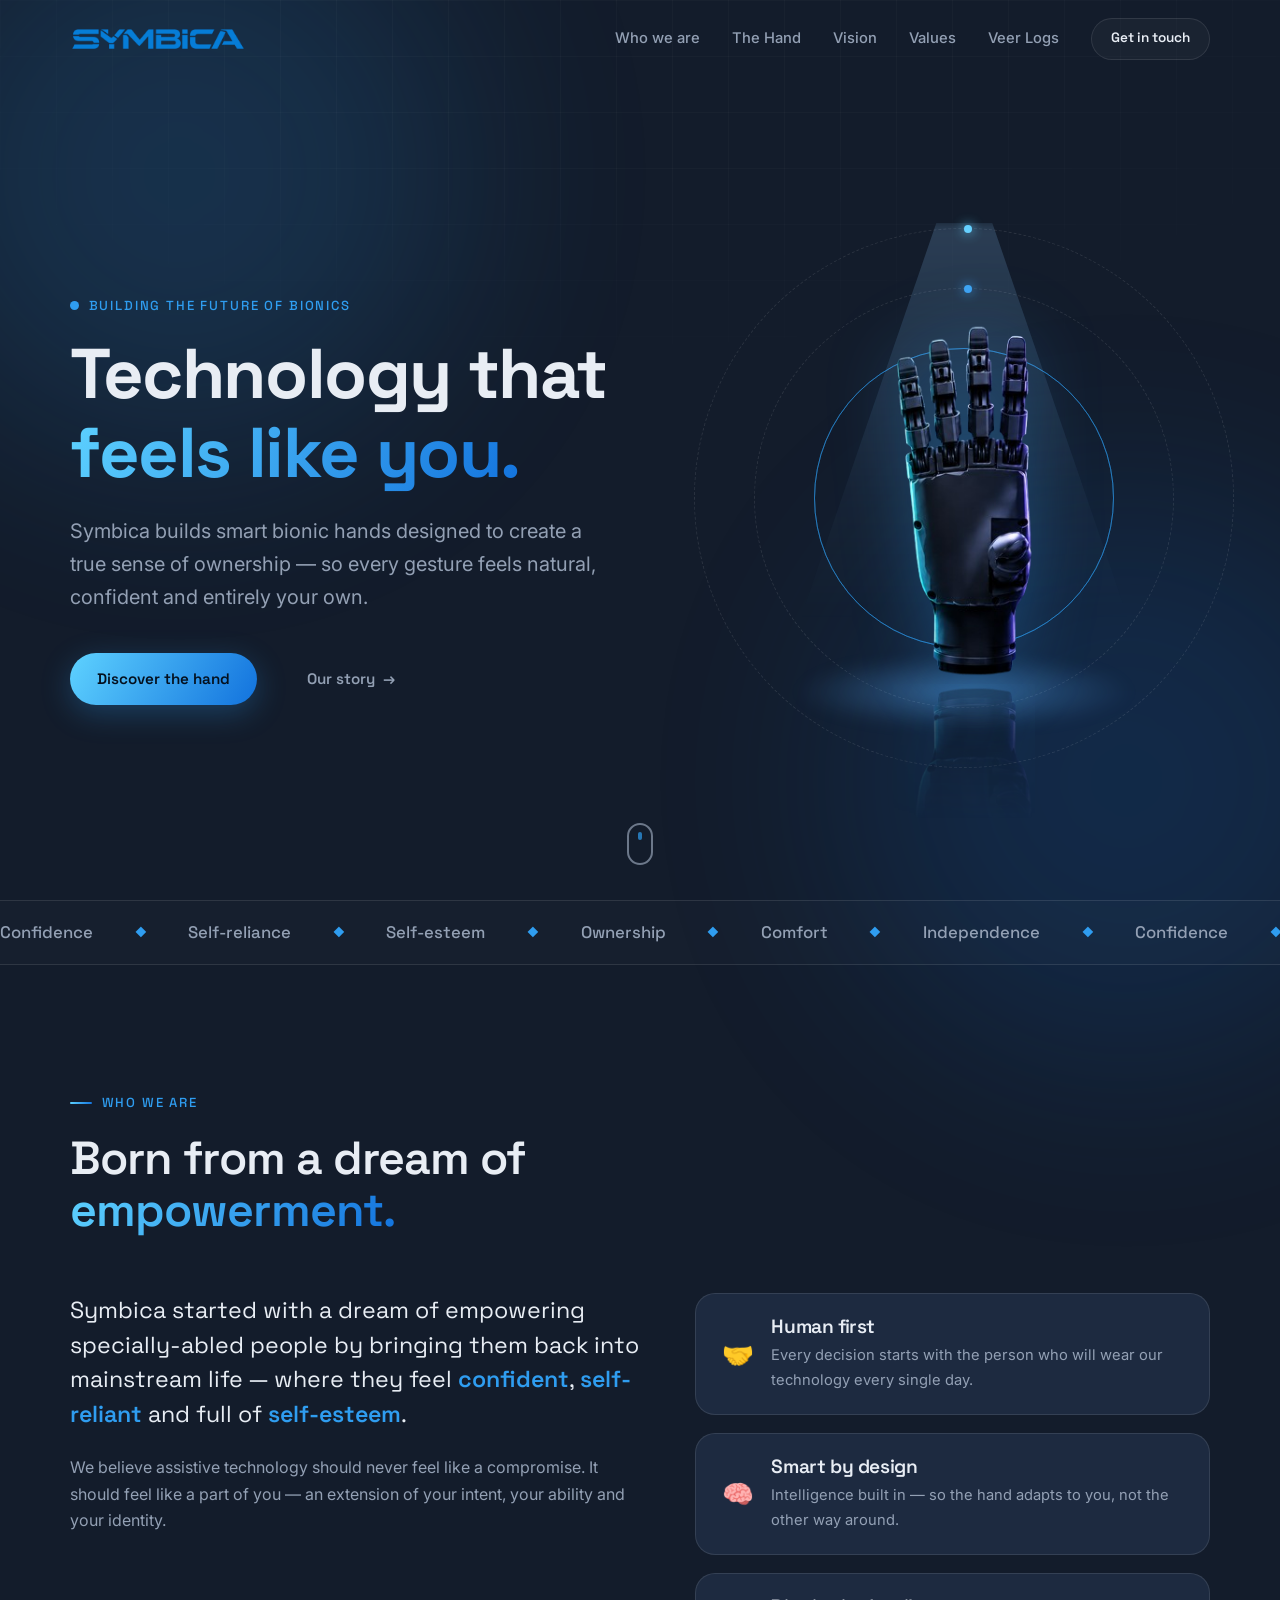
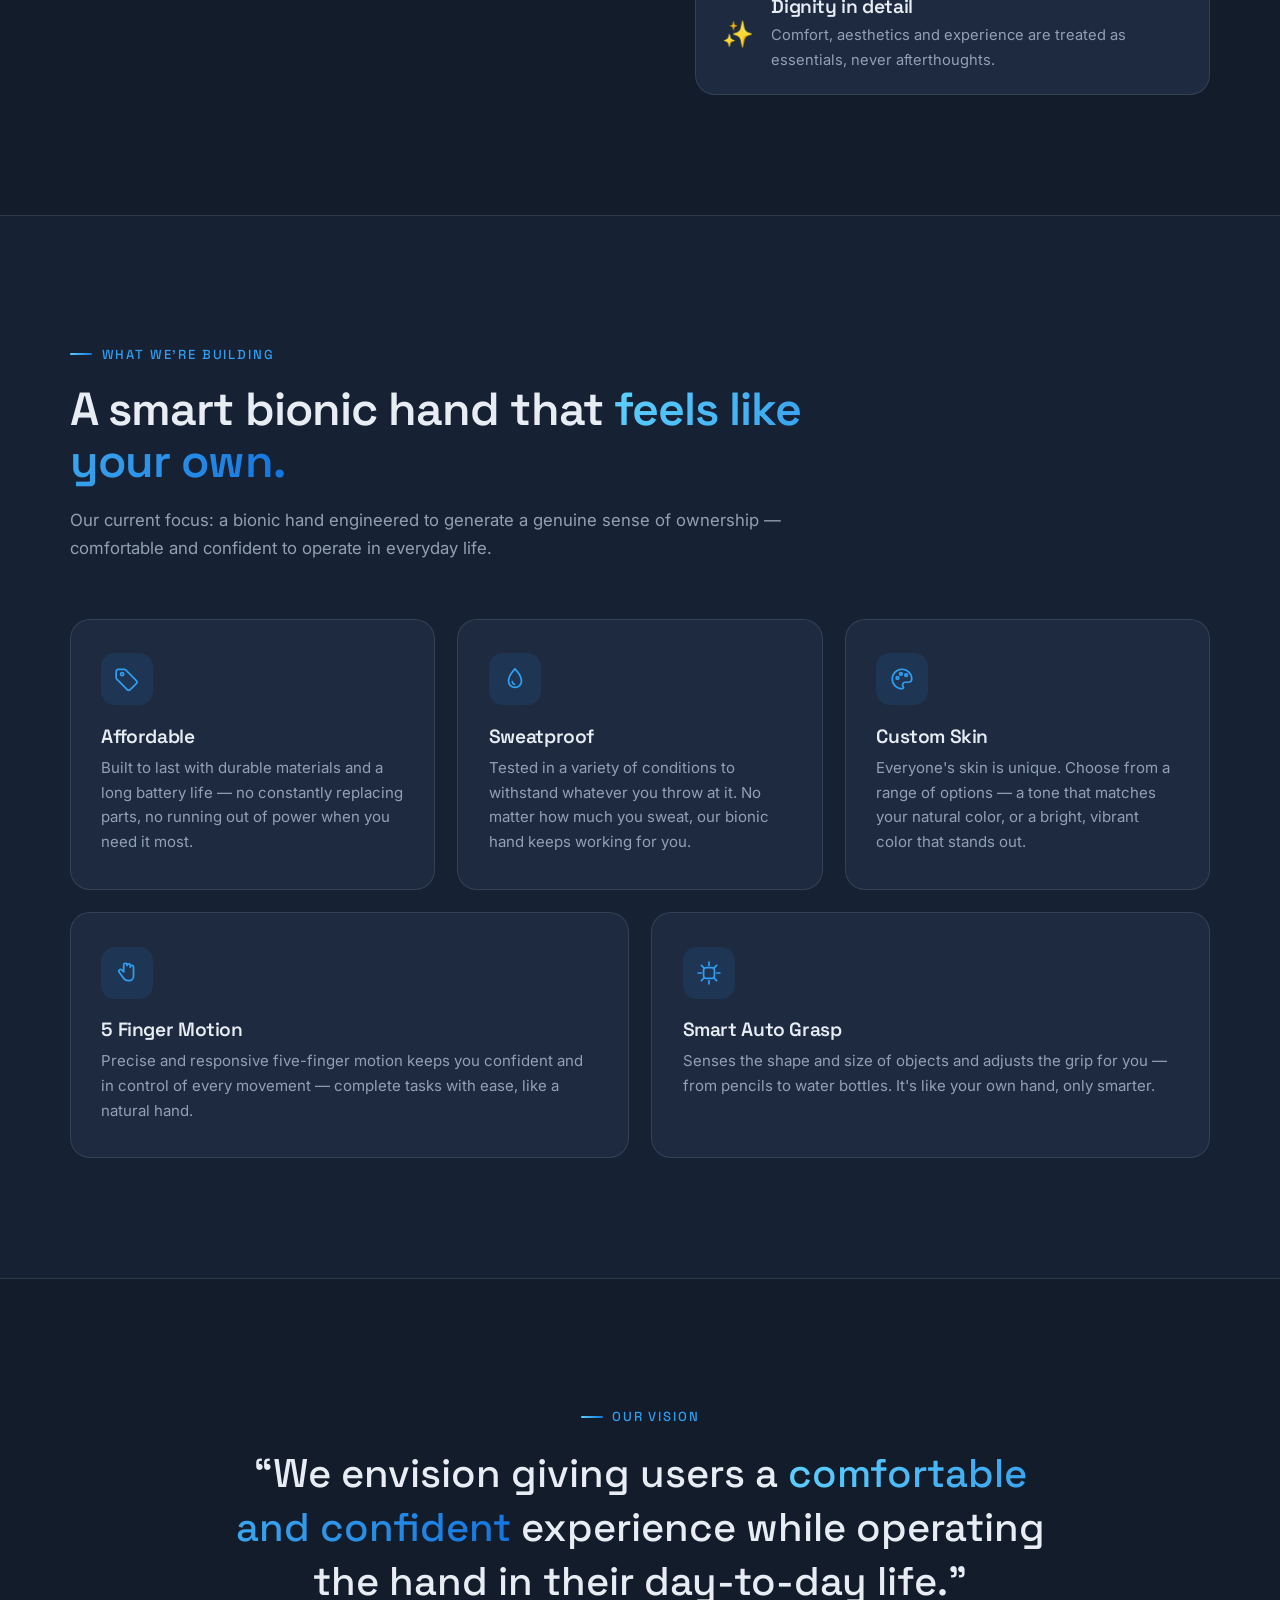
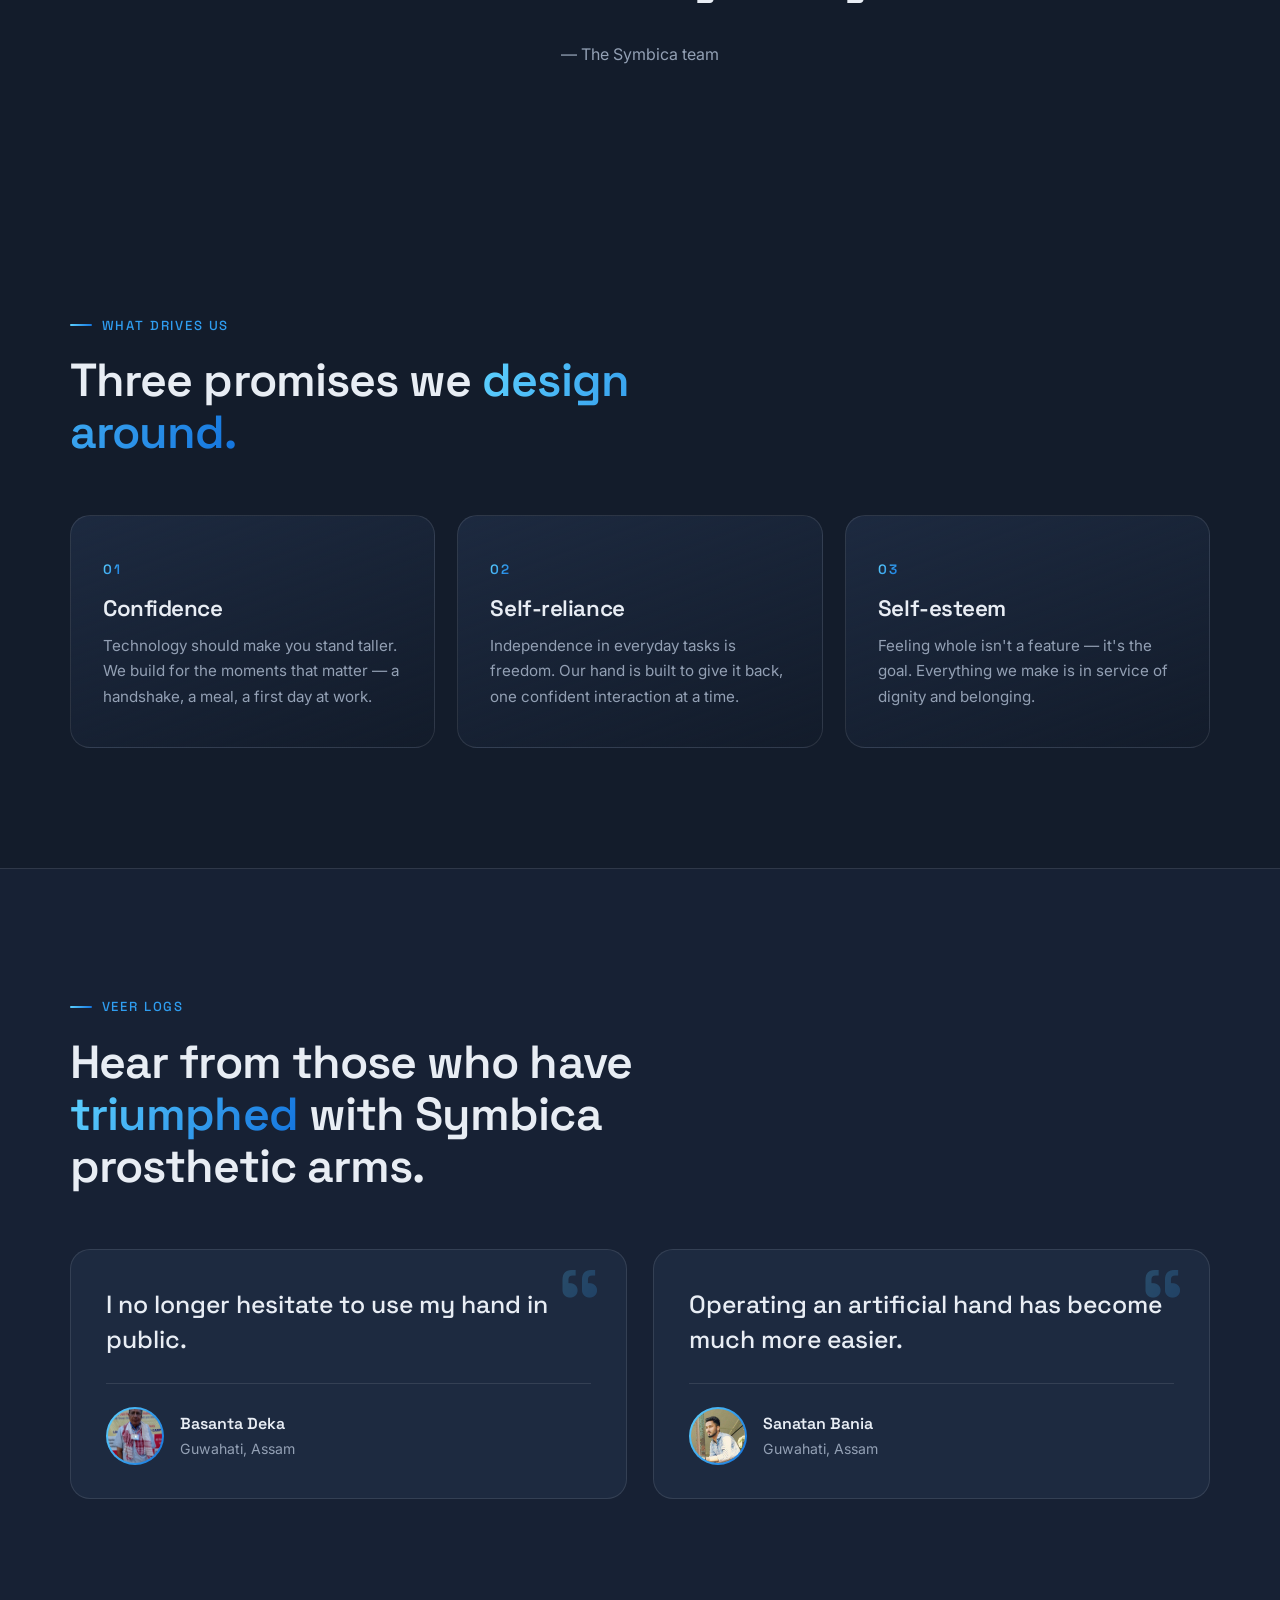
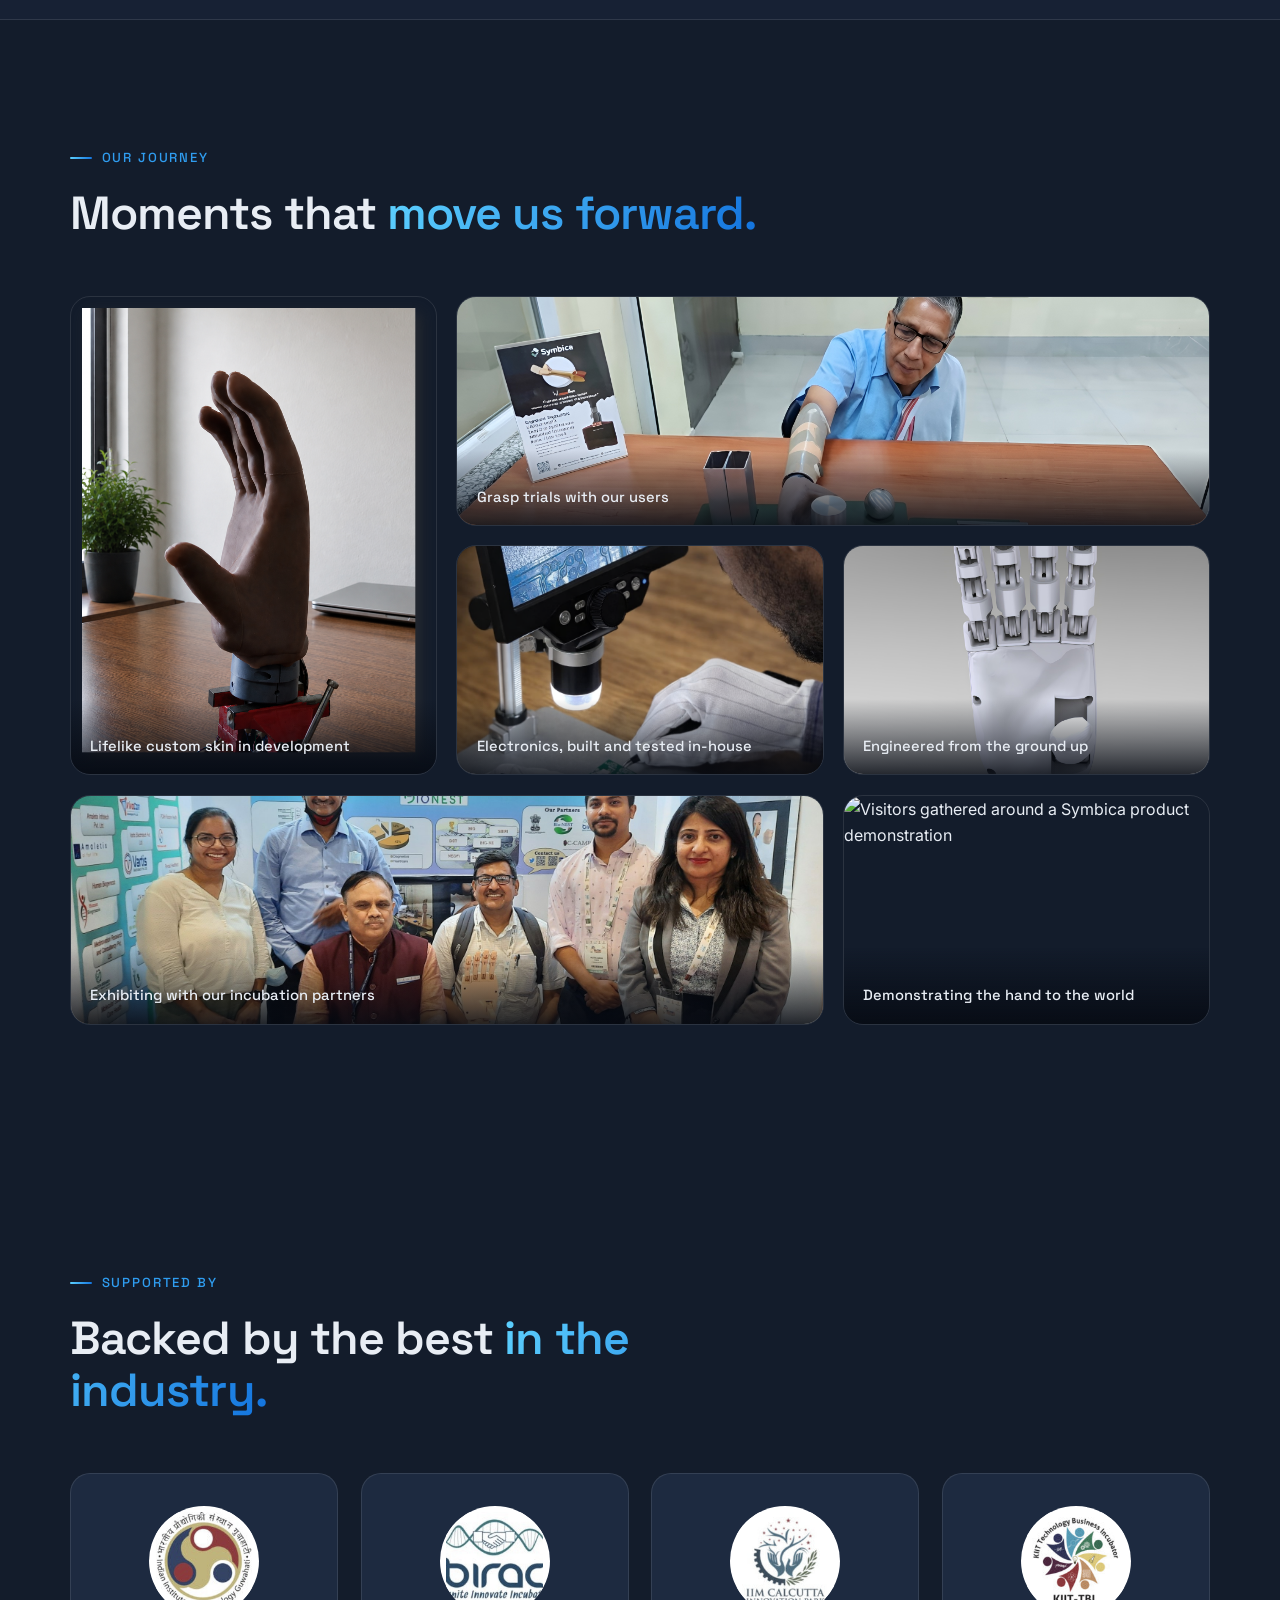
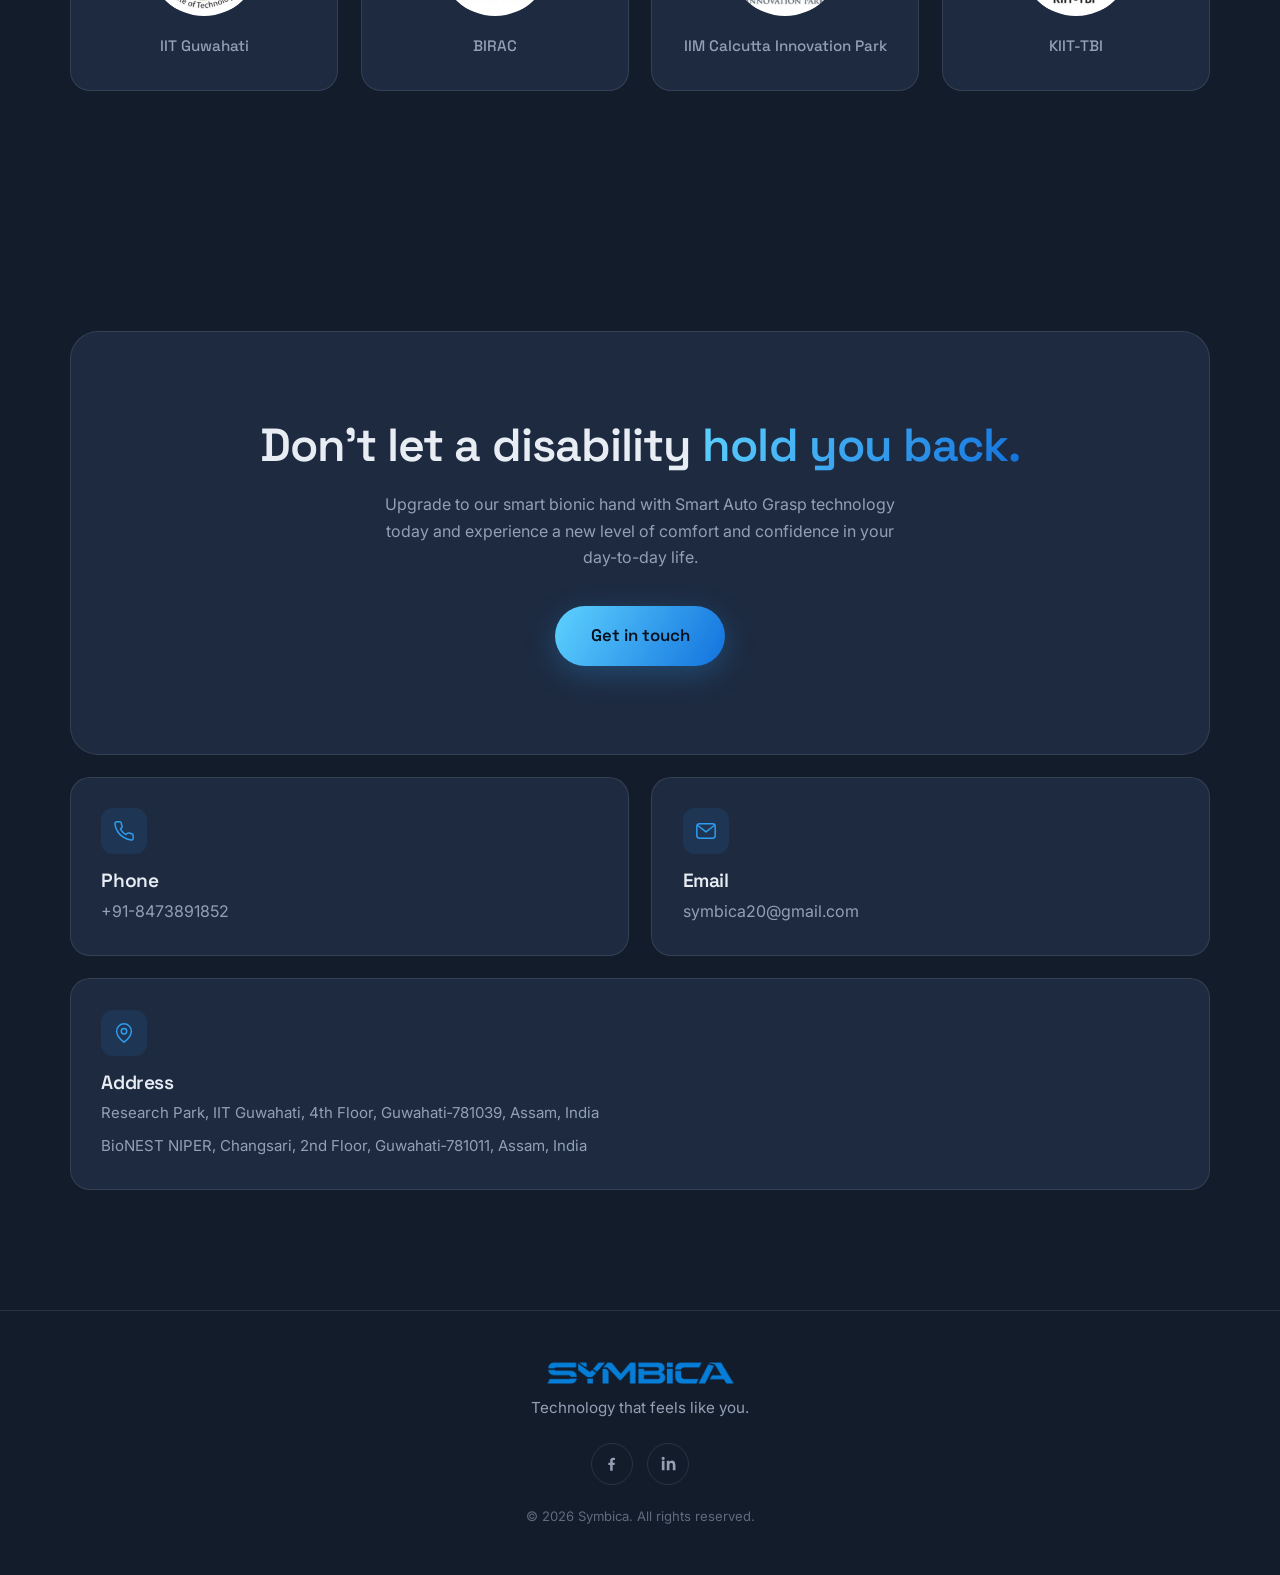
==== commit 6f6bb8b1: "changes done" ====
--- a/index.html
+++ b/index.html
@@ -24,7 +24,7 @@
   <header class="nav" id="nav">
     <div class="nav-inner container">
       <a href="#top" class="brand">
-        <img class="brand-logo" src="img/symbica_logo.jpg" alt="Symbica" />
+        <img class="brand-logo" src="img/logo.png" alt="Symbica" />
       </a>
 
       <nav class="nav-links" id="navLinks">
@@ -68,31 +68,19 @@
       <div class="hero-visual reveal-hero" style="--d:2" aria-hidden="true">
         <div class="orbit orbit-1"></div>
         <div class="orbit orbit-2"></div>
-        <svg class="bionic-hand" viewBox="0 0 360 420" fill="none">
-          <defs>
-            <linearGradient id="hg" x1="0" y1="420" x2="360" y2="0">
-              <stop stop-color="#4FD1C5"/><stop offset="1" stop-color="#8B7CF6"/>
-            </linearGradient>
-          </defs>
-          <!-- fingers -->
-          <rect class="finger f1" x="70"  y="120" width="34" height="150" rx="17" />
-          <rect class="finger f2" x="118" y="72"  width="34" height="198" rx="17" />
-          <rect class="finger f3" x="166" y="52"  width="34" height="218" rx="17" />
-          <rect class="finger f4" x="214" y="86"  width="34" height="184" rx="17" />
-          <!-- thumb -->
-          <rect class="finger f5" x="238" y="216" width="34" height="120" rx="17" transform="rotate(-40 255 276)" />
-          <!-- palm -->
-          <rect class="palm" x="70" y="252" width="178" height="140" rx="40" />
-          <!-- circuit lines -->
-          <path class="trace" d="M87 190 V 300 M135 150 V 300 M183 130 V 300 M231 165 V 300" stroke-linecap="round"/>
-          <!-- joint nodes -->
-          <circle class="node n1" cx="87"  cy="190" r="6"/>
-          <circle class="node n2" cx="135" cy="150" r="6"/>
-          <circle class="node n3" cx="183" cy="130" r="6"/>
-          <circle class="node n4" cx="231" cy="165" r="6"/>
-          <circle class="node n5" cx="159" cy="322" r="10"/>
-          <circle class="node-ring" cx="159" cy="322" r="20"/>
-        </svg>
+        <div class="hand-scene">
+          <div class="spotlight"></div>
+          <div class="hand-rig" role="img" aria-label="Symbica smart bionic hand closing and opening its fingers">
+            <img class="hl hl-base" src="img/hand_hero.png" alt="" />
+            <div class="h-prox">
+              <img class="hl hl-prox" src="img/hand_hero.png" alt="" />
+              <div class="h-dist">
+                <img class="hl hl-dist" src="img/hand_hero.png" alt="" />
+              </div>
+            </div>
+          </div>
+          <div class="floor-glow"></div>
+        </div>
         <div class="pulse-ring r1"></div>
         <div class="pulse-ring r2"></div>
         <div class="pulse-ring r3"></div>
@@ -298,6 +286,40 @@
       </div>
     </section>
 
+    <!-- ================= GALLERY ================= -->
+    <section class="section container" id="gallery">
+      <div class="section-head reveal">
+        <p class="eyebrow"><span class="tick"></span>Our journey</p>
+        <h2>Moments that <span class="gradient-text">move us forward.</span></h2>
+      </div>
+      <div class="gallery-grid">
+        <figure class="gallery-item g-tall reveal" style="--d:0">
+          <img src="img/1.png" alt="Prosthetic hand with lifelike custom skin mounted on a test rig" loading="lazy" />
+          <figcaption>Lifelike custom skin in development</figcaption>
+        </figure>
+        <figure class="gallery-item g-wide reveal" style="--d:1">
+          <img src="img/7.jpeg" alt="A user performing grasp tests with the Symbica prosthetic hand" loading="lazy" />
+          <figcaption>Grasp trials with our users</figcaption>
+        </figure>
+        <figure class="gallery-item reveal" style="--d:2">
+          <img src="img/4.png" alt="Engineer inspecting circuit board under a digital microscope" loading="lazy" />
+          <figcaption>Electronics, built and tested in-house</figcaption>
+        </figure>
+        <figure class="gallery-item reveal" style="--d:3">
+          <img src="img/3.jpeg" alt="3D render of the Symbica bionic hand" loading="lazy" />
+          <figcaption>Engineered from the ground up</figcaption>
+        </figure>
+        <figure class="gallery-item g-wide reveal" style="--d:2">
+          <img src="img/5.jpeg" alt="The Symbica team with partners at the BioNEST exhibition stand" loading="lazy" />
+          <figcaption>Exhibiting with our incubation partners</figcaption>
+        </figure>
+        <figure class="gallery-item reveal" style="--d:3">
+          <img src="img/6.jpeg" alt="Visitors gathered around a Symbica product demonstration" loading="lazy" />
+          <figcaption>Demonstrating the hand to the world</figcaption>
+        </figure>
+      </div>
+    </section>
+
     <!-- ================= SUPPORTED BY ================= -->
     <section class="section container" id="supporters">
       <div class="section-head reveal">
@@ -385,7 +407,7 @@
   <footer class="footer">
     <div class="container footer-inner">
       <a href="#top" class="footer-brand">
-        <img src="img/symbica_logo.jpg" alt="Symbica logo" loading="lazy" />
+        <img src="img/logo.png" alt="Symbica logo" loading="lazy" />
       </a>
       <p class="footer-tag">Technology that feels like you.</p>
       <div class="socials">
--- a/css/style.css
+++ b/css/style.css
@@ -3,16 +3,16 @@
    ============================================================ */
 
 :root {
-  --bg: #0a0e14;
-  --bg-alt: #0d131c;
-  --surface: #111826;
-  --surface-2: #16202f;
-  --border: rgba(255, 255, 255, 0.08);
+  --bg: #131c2b;
+  --bg-alt: #172134;
+  --surface: #1d2a40;
+  --surface-2: #24334e;
+  --border: rgba(255, 255, 255, 0.1);
   --text: #e8edf4;
   --text-dim: #93a0b4;
-  --accent: #4fd1c5;
-  --accent-2: #8b7cf6;
-  --gradient: linear-gradient(120deg, #4fd1c5, #8b7cf6);
+  --accent: #2f9df0;
+  --accent-2: #5ed2ff;
+  --gradient: linear-gradient(120deg, #5ed2ff, #1272dd);
   --radius: 20px;
   --font-head: "Space Grotesk", sans-serif;
   --font-body: "Inter", sans-serif;
@@ -64,8 +64,8 @@
   opacity: 0.16;
   animation: drift 22s ease-in-out infinite alternate;
 }
-.blob-a { top: -12%; left: -8%; background: #4fd1c5; }
-.blob-b { bottom: -18%; right: -10%; background: #8b7cf6; animation-delay: -11s; }
+.blob-a { top: -12%; left: -8%; background: #2f9df0; }
+.blob-b { bottom: -18%; right: -10%; background: #1272dd; animation-delay: -11s; }
 
 @keyframes drift {
   from { transform: translate(0, 0) scale(1); }
@@ -93,10 +93,10 @@
 }
 .btn-primary {
   background: var(--gradient);
-  color: #06110f;
-  box-shadow: 0 8px 30px rgba(79, 209, 197, 0.28);
-}
-.btn-primary:hover { transform: translateY(-3px); box-shadow: 0 14px 42px rgba(79, 209, 197, 0.4); }
+  color: #04101e;
+  box-shadow: 0 8px 30px rgba(47, 157, 240, 0.28);
+}
+.btn-primary:hover { transform: translateY(-3px); box-shadow: 0 14px 42px rgba(47, 157, 240, 0.4); }
 .btn-ghost { color: var(--text-dim); }
 .btn-ghost:hover { color: var(--text); }
 .btn-ghost .arrow { transition: transform 0.3s var(--ease); display: inline-block; }
@@ -118,7 +118,7 @@
 }
 .nav.scrolled {
   padding: 0.6rem 0;
-  background: rgba(10, 14, 20, 0.75);
+  background: rgba(19, 28, 43, 0.75);
   backdrop-filter: blur(16px);
   -webkit-backdrop-filter: blur(16px);
   box-shadow: 0 1px 0 var(--border);
@@ -127,12 +127,10 @@
 
 .brand { display: flex; align-items: center; }
 .brand-logo {
-  width: 56px; height: 56px;
-  border-radius: 14px;
-  border: 1px solid var(--border);
-  transition: width 0.35s var(--ease), height 0.35s var(--ease);
-}
-.nav.scrolled .brand-logo { width: 44px; height: 44px; border-radius: 11px; }
+  height: 26px; width: auto;
+  transition: height 0.35s var(--ease);
+}
+.nav.scrolled .brand-logo { height: 21px; }
 @keyframes spin-slow { to { transform: rotate(360deg); } }
 .brand-name {
   font-family: var(--font-head);
@@ -191,8 +189,8 @@
   animation: pulse-dot 2s ease-in-out infinite;
 }
 @keyframes pulse-dot {
-  0%, 100% { box-shadow: 0 0 0 0 rgba(79, 209, 197, 0.5); }
-  50% { box-shadow: 0 0 0 8px rgba(79, 209, 197, 0); }
+  0%, 100% { box-shadow: 0 0 0 0 rgba(47, 157, 240, 0.5); }
+  50% { box-shadow: 0 0 0 8px rgba(47, 157, 240, 0); }
 }
 .tick { width: 22px; height: 2px; background: var(--gradient); border-radius: 2px; }
 
@@ -221,41 +219,83 @@
   display: grid; place-items: center;
   min-height: 420px;
 }
-.bionic-hand {
-  width: min(340px, 80%);
+/* ----- bionic hand scene (CSS-built, articulated) ----- */
+.hand-scene {
   position: relative; z-index: 2;
-  animation: float 6s ease-in-out infinite;
-  filter: drop-shadow(0 0 34px rgba(79, 209, 197, 0.18));
-}
-@keyframes float {
-  0%, 100% { transform: translateY(0); }
-  50% { transform: translateY(-16px); }
-}
-.bionic-hand .finger,
-.bionic-hand .palm {
-  fill: rgba(255,255,255,0.035);
-  stroke: url(#hg);
-  stroke-width: 2;
-}
-.bionic-hand .trace { stroke: rgba(79, 209, 197, 0.35); stroke-width: 1.5; stroke-dasharray: 4 7; animation: trace-flow 2.4s linear infinite; }
-@keyframes trace-flow { to { stroke-dashoffset: -22; } }
-.bionic-hand .node { fill: var(--accent); animation: node-glow 2.2s ease-in-out infinite; }
-.bionic-hand .n2 { animation-delay: 0.3s; }
-.bionic-hand .n3 { animation-delay: 0.6s; }
-.bionic-hand .n4 { animation-delay: 0.9s; }
-.bionic-hand .n5 { fill: var(--accent-2); animation-delay: 1.2s; }
-@keyframes node-glow {
-  0%, 100% { opacity: 0.55; }
-  50% { opacity: 1; }
-}
-.bionic-hand .node-ring {
-  fill: none; stroke: var(--accent-2); stroke-width: 1.5; opacity: 0.5;
-  transform-origin: 159px 322px;
-  animation: ring-pulse 2.4s ease-out infinite;
-}
-@keyframes ring-pulse {
-  from { transform: scale(0.5); opacity: 0.7; }
-  to   { transform: scale(1.6); opacity: 0; }
+  width: 260px; height: 430px;
+  perspective: 900px;
+}
+.spotlight {
+  position: absolute; top: -60px; left: 50%;
+  translate: -50% 0;
+  width: 400px; height: 500px;
+  background: linear-gradient(to bottom, rgba(140, 200, 255, 0.2), rgba(140, 200, 255, 0.04) 55%, transparent 80%);
+  clip-path: polygon(43% 0, 57% 0, 100% 100%, 0 100%);
+  filter: blur(5px);
+  pointer-events: none;
+}
+.floor-glow {
+  position: absolute; bottom: -16px; left: 50%;
+  translate: -50% 0;
+  width: 330px; height: 74px;
+  background: radial-gradient(ellipse at center, rgba(90, 175, 255, 0.45), rgba(90, 175, 255, 0.1) 55%, transparent 72%);
+  filter: blur(7px);
+}
+
+/* image-slice rig: palm stays, finger bands hinge at the knuckle lines */
+.hand-rig {
+  position: absolute; bottom: 34px; left: 50%;
+  translate: -50% 0;
+  height: 356px;
+  aspect-ratio: 152 / 382;
+  z-index: 2;
+  perspective: 650px;
+  filter: drop-shadow(0 0 34px rgba(47, 157, 240, 0.3));
+  animation:
+    hand-glow 5s ease-in-out infinite,
+    spin-y 11s ease-in-out infinite;
+  /* faded floor reflection (Chromium/WebKit) */
+  -webkit-box-reflect: below 5px linear-gradient(transparent 62%, rgba(0, 0, 0, 0.3));
+}
+/* full turn, dwelling face-on and sweeping fast past the edge-on angles
+   (the artwork is flat, so it vanishes into a sliver at exactly 90°/270°) */
+@keyframes spin-y {
+  0%   { transform: rotateY(0deg); }
+  50%  { transform: rotateY(180deg); }
+  100% { transform: rotateY(360deg); }
+}
+@keyframes hand-glow {
+  0%, 100% { filter: drop-shadow(0 0 30px rgba(47, 157, 240, 0.25)); }
+  50%      { filter: drop-shadow(0 0 55px rgba(94, 210, 255, 0.5)); }
+}
+.hl {
+  position: absolute; inset: 0;
+  width: 100%; height: 100%;
+}
+/* slices overlap ~0.5% so no hairline shows at rest */
+.hl-base { clip-path: inset(36.5% 0 0 0); }   /* palm + wrist */
+.hl-prox { clip-path: inset(18.5% 0 62.5% 0); } /* lower finger segments */
+.hl-dist { clip-path: inset(0 0 81% 0); }     /* fingertips */
+
+.h-prox, .h-dist { position: absolute; inset: 0; perspective: 500px; }
+.h-prox {
+  transform-origin: 50% 38%;
+  animation: grasp-prox 6s cubic-bezier(0.5, 0, 0.3, 1) infinite;
+}
+.h-dist {
+  transform-origin: 50% 19.5%;
+  animation: grasp-dist 6s cubic-bezier(0.5, 0, 0.3, 1) infinite;
+}
+/* close → hold → release */
+@keyframes grasp-prox {
+  0%, 12%   { transform: rotateX(0); }
+  45%, 62%  { transform: rotateX(-56deg); }
+  92%, 100% { transform: rotateX(0); }
+}
+@keyframes grasp-dist {
+  0%, 15%   { transform: rotateX(0); }
+  48%, 62%  { transform: rotateX(-62deg); }
+  90%, 100% { transform: rotateX(0); }
 }
 
 .orbit {
@@ -276,7 +316,7 @@
 .pulse-ring {
   position: absolute;
   width: 300px; height: 300px;
-  border: 1px solid rgba(79, 209, 197, 0.35);
+  border: 1px solid rgba(47, 157, 240, 0.35);
   border-radius: 50%;
   animation: hero-pulse 4s ease-out infinite;
 }
@@ -375,7 +415,7 @@
   border-radius: var(--radius);
   transition: transform 0.4s var(--ease), border-color 0.4s, opacity 0.9s var(--ease);
 }
-.mini-card:hover { transform: translateX(8px); border-color: rgba(79, 209, 197, 0.4); }
+.mini-card:hover { transform: translateX(8px); border-color: rgba(47, 157, 240, 0.4); }
 .mini-icon { grid-row: span 2; font-size: 1.6rem; align-self: center; }
 .mini-card p { color: var(--text-dim); font-size: 0.92rem; }
 
@@ -414,17 +454,17 @@
 .feature-card::before {
   content: "";
   position: absolute; inset: 0;
-  background: radial-gradient(420px circle at var(--mx, 50%) var(--my, 0%), rgba(79, 209, 197, 0.09), transparent 65%);
+  background: radial-gradient(420px circle at var(--mx, 50%) var(--my, 0%), rgba(47, 157, 240, 0.09), transparent 65%);
   opacity: 0;
   transition: opacity 0.4s;
 }
 .feature-card:hover::before { opacity: 1; }
-.feature-card:hover { transform: translateY(-8px); border-color: rgba(79, 209, 197, 0.35); }
+.feature-card:hover { transform: translateY(-8px); border-color: rgba(47, 157, 240, 0.35); }
 .feature-icon {
   width: 52px; height: 52px;
   display: grid; place-items: center;
   border-radius: 14px;
-  background: rgba(79, 209, 197, 0.1);
+  background: rgba(47, 157, 240, 0.1);
   color: var(--accent);
   margin-bottom: 1.3rem;
 }
@@ -457,7 +497,7 @@
   background: linear-gradient(160deg, var(--surface), transparent);
   transition: transform 0.45s var(--ease), border-color 0.45s, opacity 0.9s var(--ease);
 }
-.value-card:hover { transform: translateY(-8px); border-color: rgba(139, 124, 246, 0.4); }
+.value-card:hover { transform: translateY(-8px); border-color: rgba(94, 210, 255, 0.4); }
 .value-num {
   font-family: var(--font-head);
   font-size: 0.85rem; font-weight: 600;
@@ -485,7 +525,7 @@
   overflow: hidden;
   transition: transform 0.45s var(--ease), border-color 0.45s, opacity 0.9s var(--ease);
 }
-.testimonial-card:hover { transform: translateY(-8px); border-color: rgba(139, 124, 246, 0.4); }
+.testimonial-card:hover { transform: translateY(-8px); border-color: rgba(94, 210, 255, 0.4); }
 .quote-mark {
   position: absolute; top: 0.4rem; right: 1.4rem;
   font-family: var(--font-head);
@@ -518,6 +558,48 @@
 .t-name { display: block; font-family: var(--font-head); font-weight: 600; }
 .t-place { display: block; color: var(--text-dim); font-size: 0.88rem; }
 
+/* ---------- gallery ---------- */
+.gallery-grid {
+  display: grid;
+  grid-template-columns: repeat(3, 1fr);
+  grid-auto-rows: 230px;
+  gap: 1.2rem;
+}
+.gallery-item {
+  position: relative;
+  border-radius: var(--radius);
+  overflow: hidden;
+  border: 1px solid var(--border);
+  transition: transform 0.45s var(--ease), border-color 0.45s, opacity 0.9s var(--ease);
+}
+.g-tall { grid-row: span 2; }
+.g-wide { grid-column: span 2; }
+.gallery-item:hover { transform: translateY(-6px); border-color: rgba(47, 157, 240, 0.4); }
+.gallery-item img {
+  width: 100%; height: 100%;
+  object-fit: cover;
+  transition: transform 0.6s var(--ease);
+}
+.gallery-item:hover img { transform: scale(1.05); }
+.gallery-item figcaption {
+  position: absolute; left: 0; right: 0; bottom: 0;
+  padding: 2.2rem 1.2rem 1rem;
+  font-family: var(--font-head);
+  font-size: 0.92rem; font-weight: 500;
+  background: linear-gradient(to top, rgba(6, 10, 18, 0.85), transparent);
+}
+
+@media (max-width: 900px) {
+  .gallery-grid { grid-template-columns: 1fr 1fr; grid-auto-rows: 200px; }
+  .g-wide { grid-column: span 2; }
+  .g-tall { grid-row: span 2; }
+}
+@media (max-width: 560px) {
+  .gallery-grid { grid-template-columns: 1fr; grid-auto-rows: 240px; }
+  .g-wide { grid-column: span 1; }
+  .g-tall { grid-row: span 1; }
+}
+
 /* ---------- supported by ---------- */
 .sponsor-grid {
   display: grid;
@@ -533,7 +615,7 @@
   text-align: center;
   transition: transform 0.45s var(--ease), border-color 0.45s, opacity 0.9s var(--ease);
 }
-.sponsor-card:hover { transform: translateY(-8px); border-color: rgba(79, 209, 197, 0.35); }
+.sponsor-card:hover { transform: translateY(-8px); border-color: rgba(47, 157, 240, 0.35); }
 .sponsor-logo {
   width: 110px; height: 110px;
   display: grid; place-items: center;
@@ -564,8 +646,8 @@
 .cta-glow {
   position: absolute; inset: -40%;
   background:
-    radial-gradient(circle at 30% 20%, rgba(79, 209, 197, 0.14), transparent 45%),
-    radial-gradient(circle at 75% 85%, rgba(139, 124, 246, 0.14), transparent 45%);
+    radial-gradient(circle at 30% 20%, rgba(47, 157, 240, 0.14), transparent 45%),
+    radial-gradient(circle at 75% 85%, rgba(94, 210, 255, 0.14), transparent 45%);
   animation: drift 16s ease-in-out infinite alternate;
 }
 .cta-card > * { position: relative; }
@@ -585,13 +667,13 @@
   border-radius: var(--radius);
   transition: transform 0.45s var(--ease), border-color 0.45s, opacity 0.9s var(--ease);
 }
-.contact-card:hover { transform: translateY(-6px); border-color: rgba(79, 209, 197, 0.35); }
+.contact-card:hover { transform: translateY(-6px); border-color: rgba(47, 157, 240, 0.35); }
 .contact-card-wide { grid-column: 1 / -1; }
 .contact-icon {
   width: 46px; height: 46px;
   display: grid; place-items: center;
   border-radius: 12px;
-  background: rgba(79, 209, 197, 0.1);
+  background: rgba(47, 157, 240, 0.1);
   color: var(--accent);
   margin-bottom: 1rem;
 }
@@ -611,9 +693,7 @@
 }
 .footer-inner { text-align: center; display: grid; gap: 0.5rem; justify-items: center; }
 .footer-brand img {
-  width: 116px;
-  border-radius: 18px;
-  border: 1px solid var(--border);
+  width: 190px;
   transition: transform 0.35s var(--ease);
 }
 .footer-brand:hover img { transform: translateY(-4px); }
@@ -649,7 +729,7 @@
   .hero-visual { min-height: 340px; order: 2; }
   .orbit-1 { width: 320px; height: 320px; }
   .orbit-2 { width: 420px; height: 420px; }
-  .bionic-hand { width: min(260px, 70%); }
+  .hand-scene { transform: scale(0.82); transform-origin: center bottom; }
   .scroll-hint { display: none; }
 
   .about-grid { grid-template-columns: 1fr; gap: 2.5rem; }
@@ -660,7 +740,7 @@
     position: fixed; inset: 0;
     flex-direction: column; justify-content: center;
     gap: 2.2rem;
-    background: rgba(10, 14, 20, 0.96);
+    background: rgba(19, 28, 43, 0.96);
     backdrop-filter: blur(20px);
     -webkit-backdrop-filter: blur(20px);
     opacity: 0; pointer-events: none;
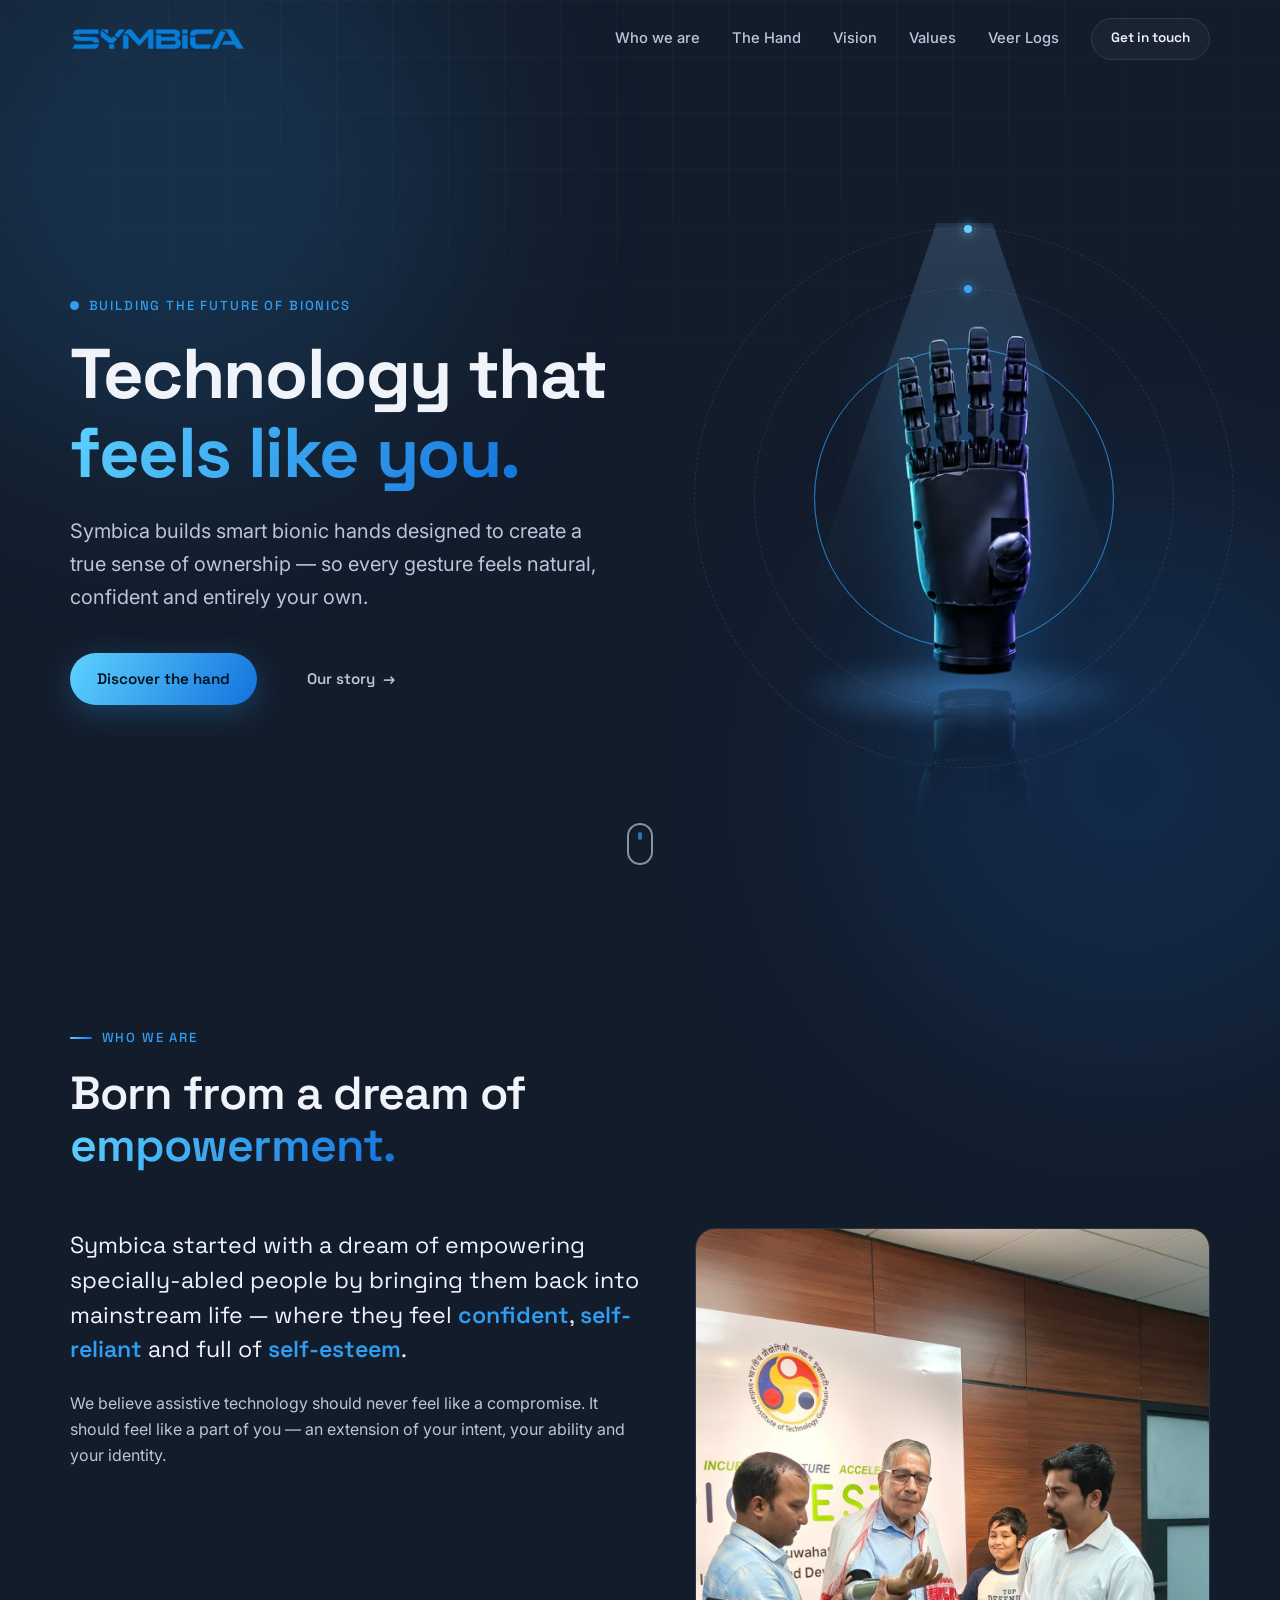
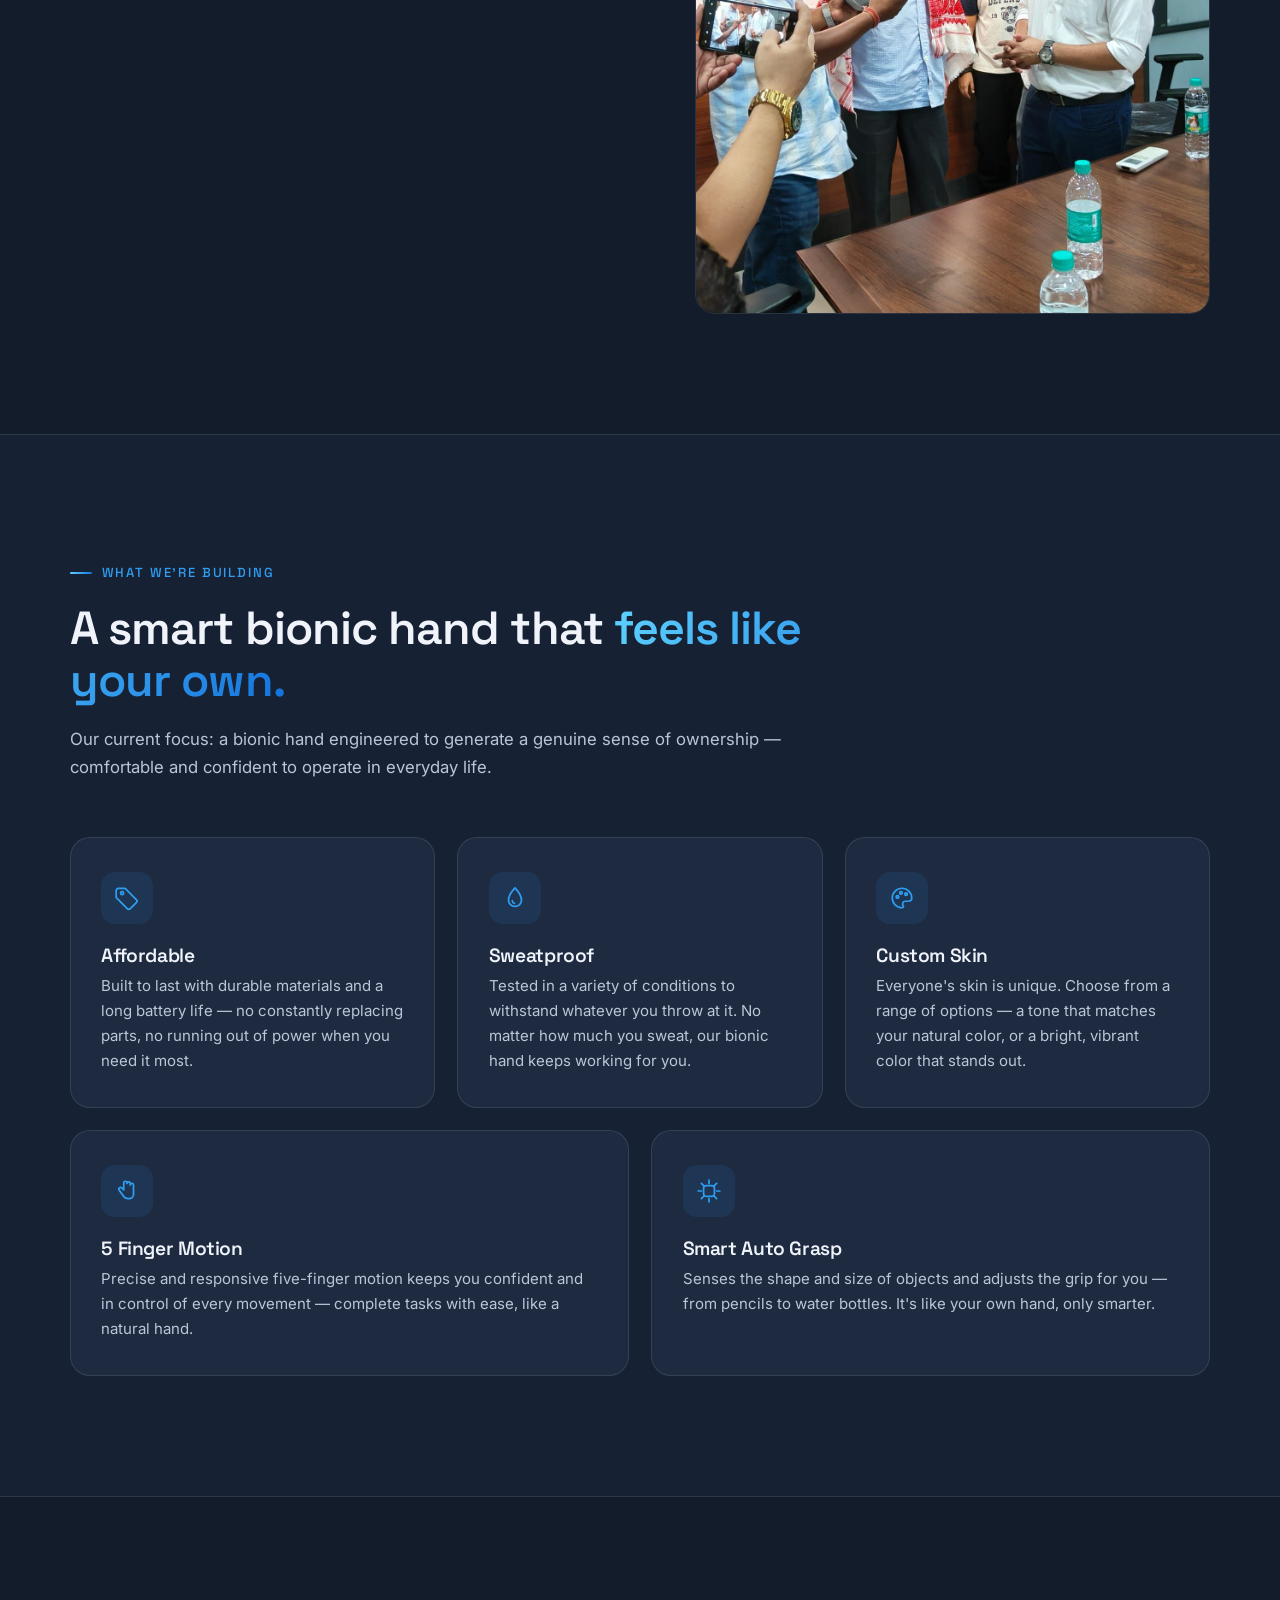
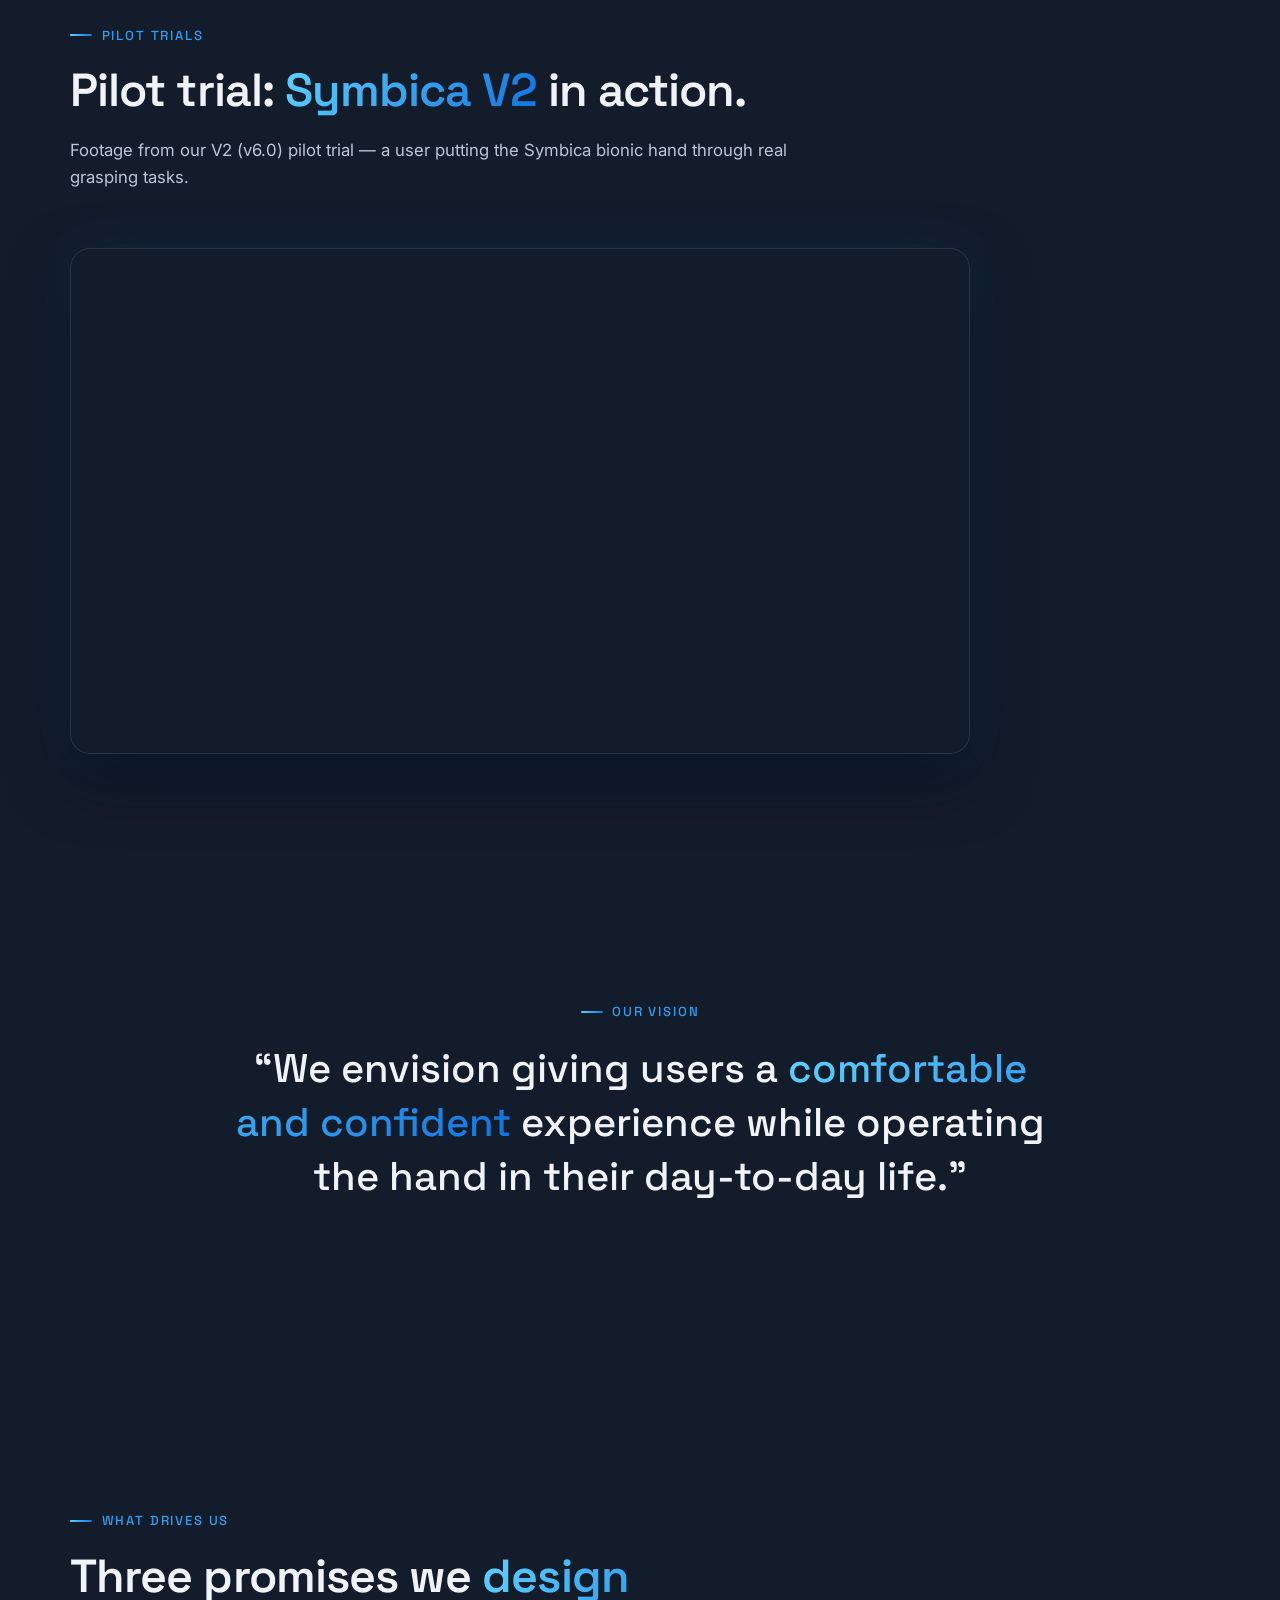
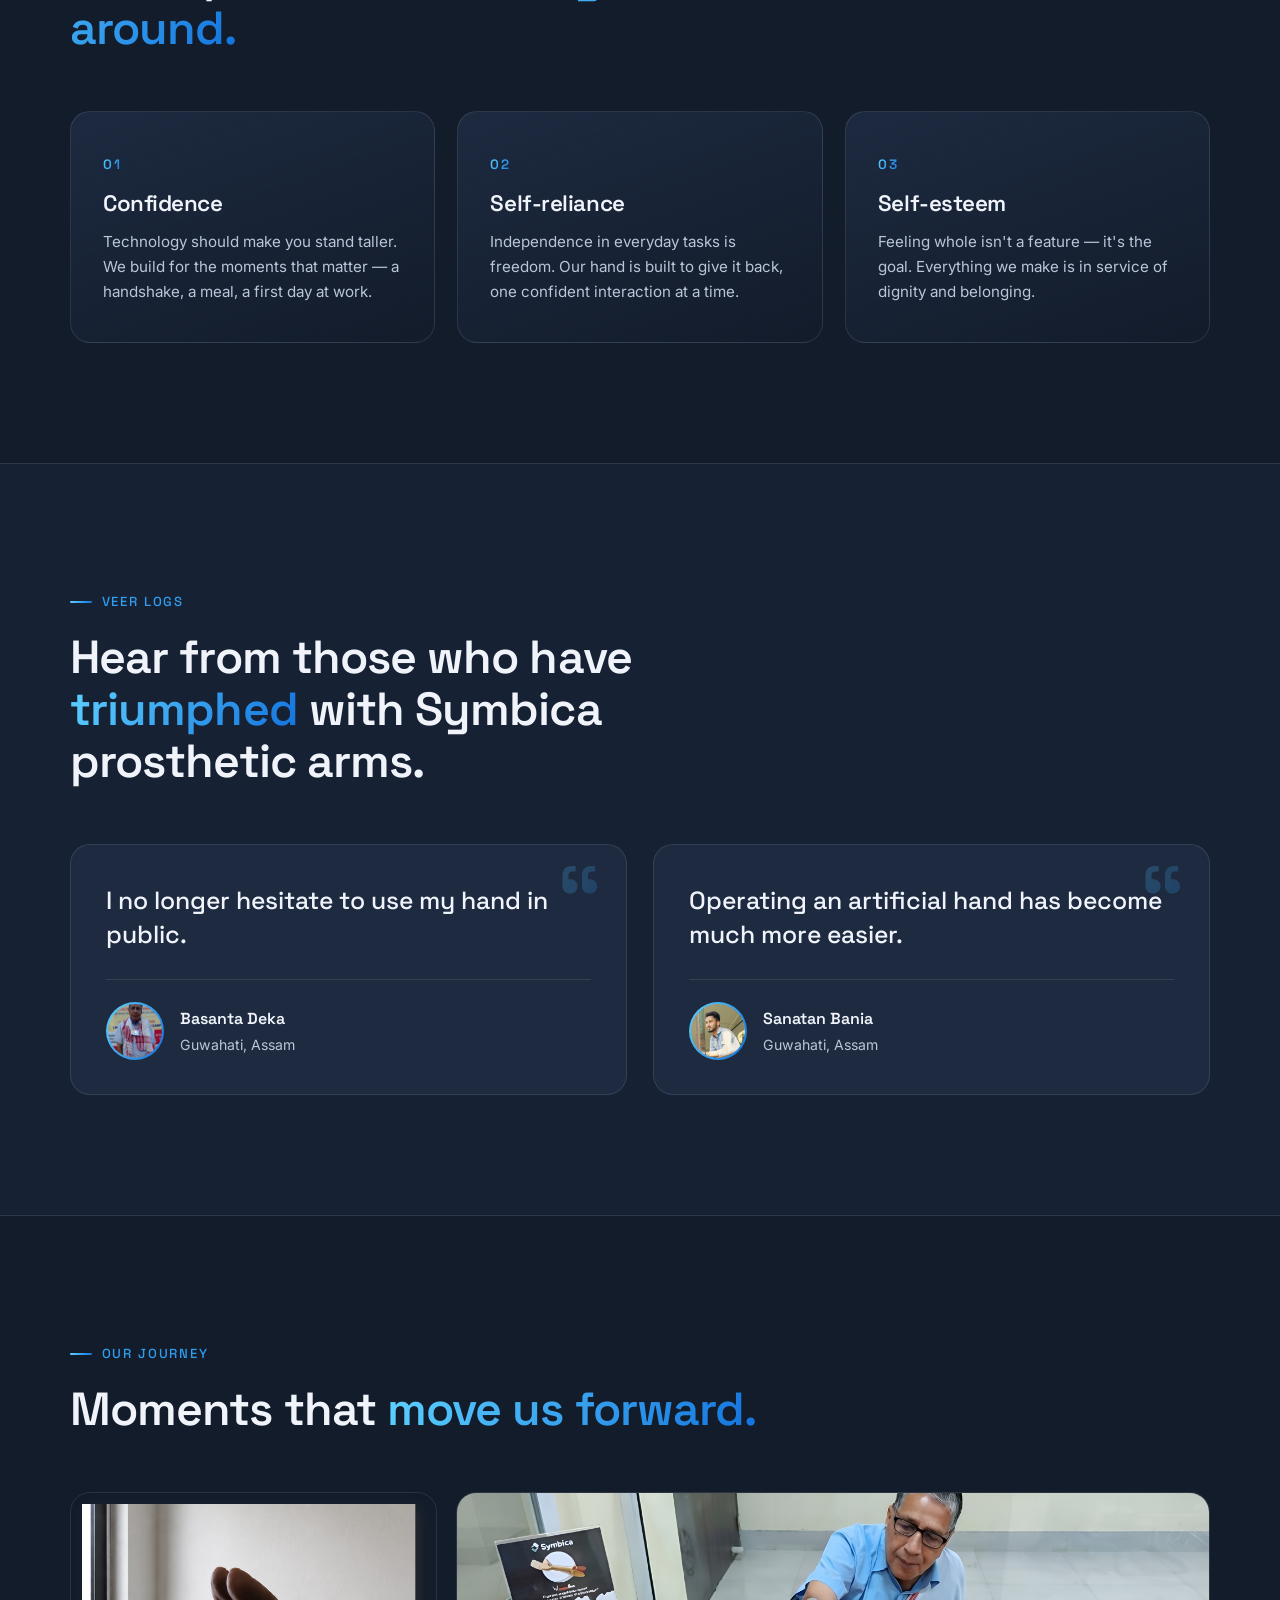
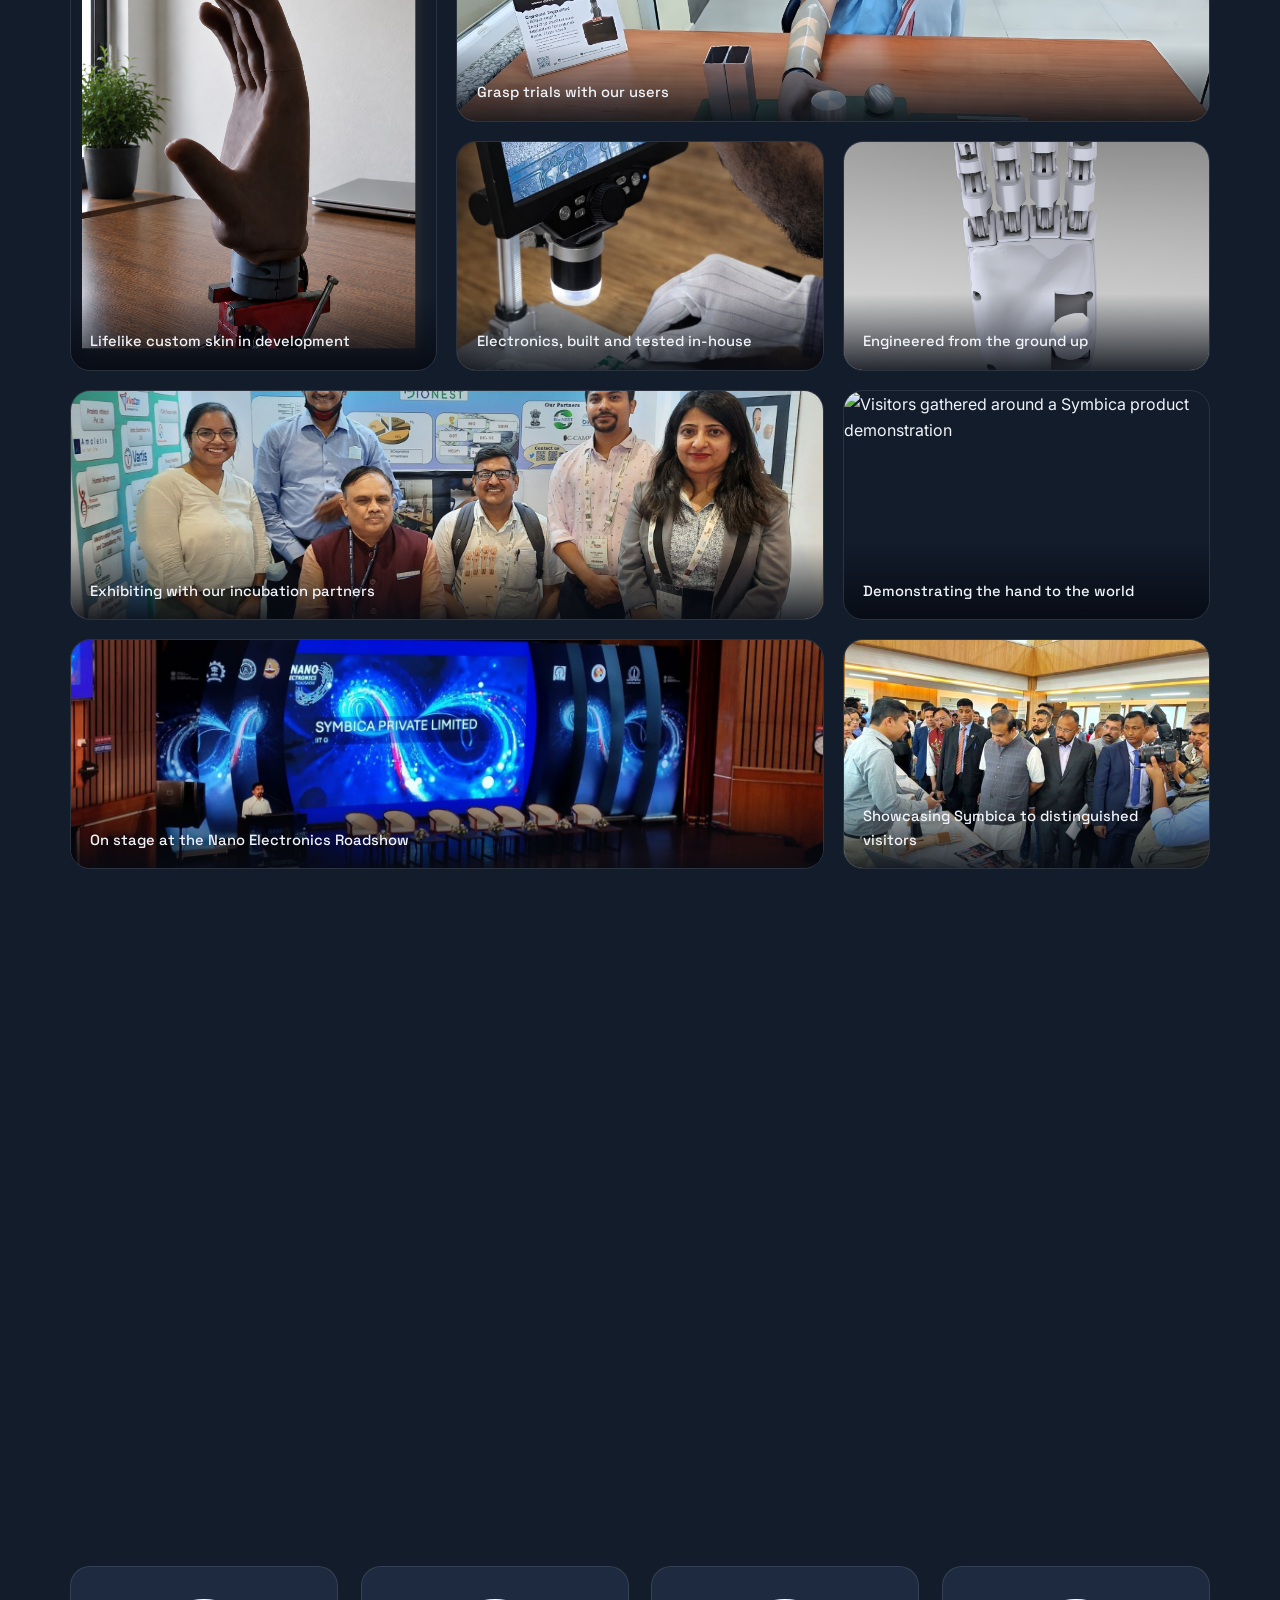
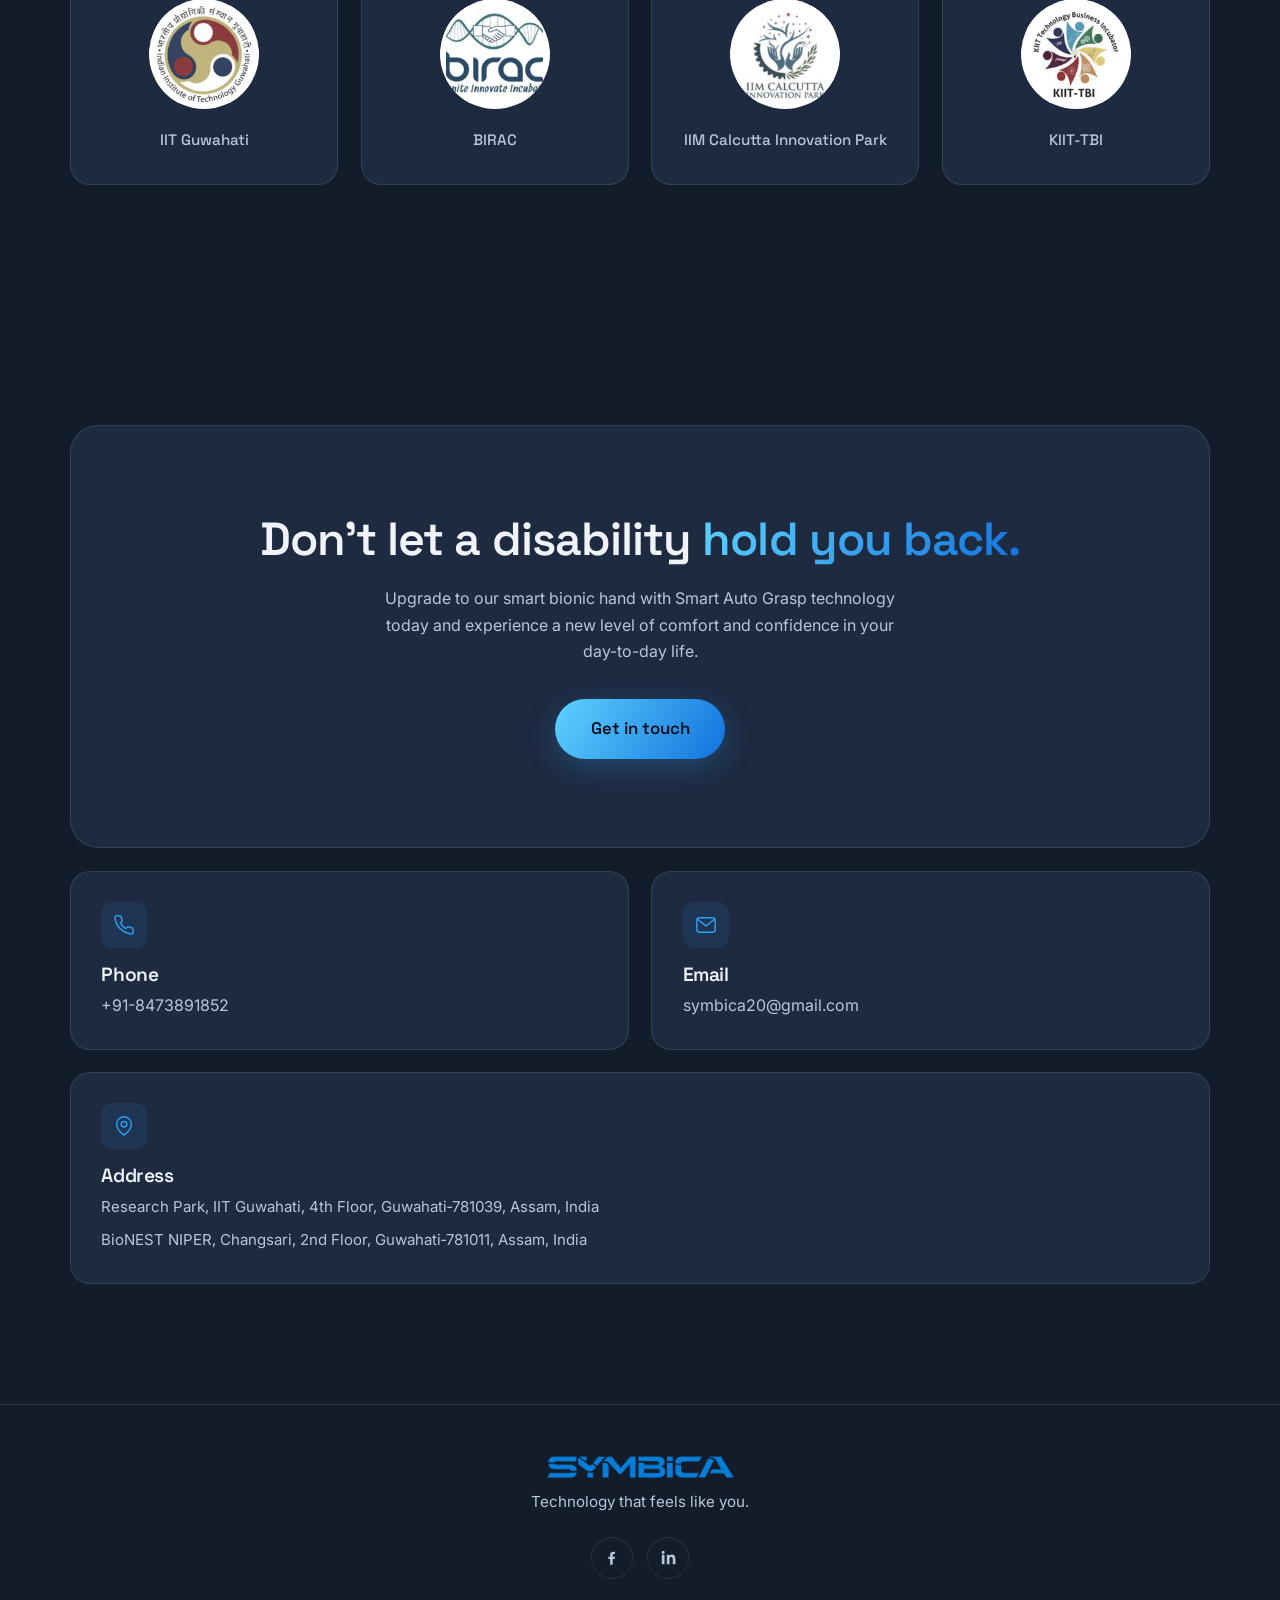
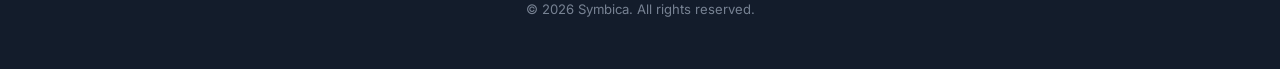
==== commit 0767b200: "added img,vid" ====
--- a/index.html
+++ b/index.html
@@ -9,7 +9,7 @@
   <link rel="preconnect" href="https://fonts.gstatic.com" crossorigin />
   <link href="https://fonts.googleapis.com/css2?family=Inter:wght@400;500;600&family=Space+Grotesk:wght@400;500;600;700&display=swap" rel="stylesheet" />
   <link rel="stylesheet" href="css/style.css" />
-  <link rel="icon" href="img/symbica_logo.jpg" />
+  <link rel="icon" type="image/png" href="img/favicon.png" />
 </head>
 <body>
 
@@ -70,15 +70,7 @@
         <div class="orbit orbit-2"></div>
         <div class="hand-scene">
           <div class="spotlight"></div>
-          <div class="hand-rig" role="img" aria-label="Symbica smart bionic hand closing and opening its fingers">
-            <img class="hl hl-base" src="img/hand_hero.png" alt="" />
-            <div class="h-prox">
-              <img class="hl hl-prox" src="img/hand_hero.png" alt="" />
-              <div class="h-dist">
-                <img class="hl hl-dist" src="img/hand_hero.png" alt="" />
-              </div>
-            </div>
-          </div>
+          <img class="bionic-hand" src="img/hand_hero.png" alt="Symbica smart bionic hand" />
           <div class="floor-glow"></div>
         </div>
         <div class="pulse-ring r1"></div>
@@ -91,17 +83,6 @@
       </a>
     </section>
 
-    <!-- ================= MARQUEE ================= -->
-    <div class="marquee" aria-hidden="true">
-      <div class="marquee-track">
-        <span>Confidence</span><i>◆</i><span>Self-reliance</span><i>◆</i>
-        <span>Self-esteem</span><i>◆</i><span>Ownership</span><i>◆</i>
-        <span>Comfort</span><i>◆</i><span>Independence</span><i>◆</i>
-        <span>Confidence</span><i>◆</i><span>Self-reliance</span><i>◆</i>
-        <span>Self-esteem</span><i>◆</i><span>Ownership</span><i>◆</i>
-        <span>Comfort</span><i>◆</i><span>Independence</span><i>◆</i>
-      </div>
-    </div>
 
     <!-- ================= ABOUT ================= -->
     <section class="section container" id="about">
@@ -123,23 +104,9 @@
             your ability and your identity.
           </p>
         </div>
-        <div class="about-cards">
-          <div class="mini-card reveal" style="--d:1">
-            <div class="mini-icon">🤝</div>
-            <h3>Human first</h3>
-            <p>Every decision starts with the person who will wear our technology every single day.</p>
-          </div>
-          <div class="mini-card reveal" style="--d:2">
-            <div class="mini-icon">🧠</div>
-            <h3>Smart by design</h3>
-            <p>Intelligence built in — so the hand adapts to you, not the other way around.</p>
-          </div>
-          <div class="mini-card reveal" style="--d:3">
-            <div class="mini-icon">✨</div>
-            <h3>Dignity in detail</h3>
-            <p>Comfort, aesthetics and experience are treated as essentials, never afterthoughts.</p>
-          </div>
-        </div>
+        <figure class="about-photo reveal" style="--d:1">
+          <img src="img/8.jpeg" alt="A user receiving the Symbica prosthetic hand at BioNEST, IIT Guwahati" loading="lazy" />
+        </figure>
       </div>
     </section>
 
@@ -210,6 +177,27 @@
             <p>Senses the shape and size of objects and adjusts the grip for you — from pencils to water bottles. It's like your own hand, only smarter.</p>
           </article>
         </div>
+      </div>
+    </section>
+
+    <!-- ================= VIDEO ================= -->
+    <section class="section container" id="video">
+      <div class="section-head reveal">
+        <p class="eyebrow"><span class="tick"></span>Pilot trials</p>
+        <h2>Pilot trial: <span class="gradient-text">Symbica V2</span> in action.</h2>
+        <p class="section-sub">
+          Footage from our V2 (v6.0) pilot trial — a user putting the Symbica
+          bionic hand through real grasping tasks.
+        </p>
+      </div>
+      <div class="video-wrap reveal">
+        <iframe
+          src="https://www.youtube-nocookie.com/embed/oQyN5CprQAo"
+          title="Pilot trial V2 V6.0 — Symbica bionic hand"
+          allow="accelerometer; autoplay; clipboard-write; encrypted-media; gyroscope; picture-in-picture; web-share"
+          referrerpolicy="strict-origin-when-cross-origin"
+          allowfullscreen
+          loading="lazy"></iframe>
       </div>
     </section>
 
@@ -316,6 +304,18 @@
         <figure class="gallery-item reveal" style="--d:3">
           <img src="img/6.jpeg" alt="Visitors gathered around a Symbica product demonstration" loading="lazy" />
           <figcaption>Demonstrating the hand to the world</figcaption>
+        </figure>
+        <figure class="gallery-item g-wide reveal" style="--d:4">
+          <img src="img/9.jpeg" alt="Symbica presenting on stage at the Nano Electronics Roadshow, IIT Guwahati" loading="lazy" />
+          <figcaption>On stage at the Nano Electronics Roadshow</figcaption>
+        </figure>
+        <figure class="gallery-item reveal" style="--d:5">
+          <img src="img/10.jpeg" alt="Symbica demonstrating the prosthetic hand to visiting dignitaries" loading="lazy" />
+          <figcaption>Showcasing Symbica to distinguished visitors</figcaption>
+        </figure>
+        <figure class="gallery-item g-full reveal" style="--d:6">
+          <img src="img/11.jpeg" alt="Symbica demonstrating the bionic hand prototype to Indian Army officers" loading="lazy" />
+          <figcaption>Demonstrating our technology to Indian Army officers</figcaption>
         </figure>
       </div>
     </section>
--- a/css/style.css
+++ b/css/style.css
@@ -8,8 +8,8 @@
   --surface: #1d2a40;
   --surface-2: #24334e;
   --border: rgba(255, 255, 255, 0.1);
-  --text: #e8edf4;
-  --text-dim: #93a0b4;
+  --text: #f0f4fa;
+  --text-dim: #bac6d8;
   --accent: #2f9df0;
   --accent-2: #5ed2ff;
   --gradient: linear-gradient(120deg, #5ed2ff, #1272dd);
@@ -242,60 +242,27 @@
   filter: blur(7px);
 }
 
-/* image-slice rig: palm stays, finger bands hinge at the knuckle lines */
-.hand-rig {
+.bionic-hand {
   position: absolute; bottom: 34px; left: 50%;
   translate: -50% 0;
   height: 356px;
-  aspect-ratio: 152 / 382;
   z-index: 2;
-  perspective: 650px;
+  transform-origin: bottom center;
   filter: drop-shadow(0 0 34px rgba(47, 157, 240, 0.3));
   animation:
-    hand-glow 5s ease-in-out infinite,
-    spin-y 11s ease-in-out infinite;
+    hand-glow 6s ease-in-out infinite,
+    hand-zoom 6s ease-in-out infinite;
   /* faded floor reflection (Chromium/WebKit) */
   -webkit-box-reflect: below 5px linear-gradient(transparent 62%, rgba(0, 0, 0, 0.3));
 }
-/* full turn, dwelling face-on and sweeping fast past the edge-on angles
-   (the artwork is flat, so it vanishes into a sliver at exactly 90°/270°) */
-@keyframes spin-y {
-  0%   { transform: rotateY(0deg); }
-  50%  { transform: rotateY(180deg); }
-  100% { transform: rotateY(360deg); }
+/* gentle zoom breathing */
+@keyframes hand-zoom {
+  0%, 100% { transform: scale(1); }
+  50%      { transform: scale(1.09); }
 }
 @keyframes hand-glow {
   0%, 100% { filter: drop-shadow(0 0 30px rgba(47, 157, 240, 0.25)); }
   50%      { filter: drop-shadow(0 0 55px rgba(94, 210, 255, 0.5)); }
-}
-.hl {
-  position: absolute; inset: 0;
-  width: 100%; height: 100%;
-}
-/* slices overlap ~0.5% so no hairline shows at rest */
-.hl-base { clip-path: inset(36.5% 0 0 0); }   /* palm + wrist */
-.hl-prox { clip-path: inset(18.5% 0 62.5% 0); } /* lower finger segments */
-.hl-dist { clip-path: inset(0 0 81% 0); }     /* fingertips */
-
-.h-prox, .h-dist { position: absolute; inset: 0; perspective: 500px; }
-.h-prox {
-  transform-origin: 50% 38%;
-  animation: grasp-prox 6s cubic-bezier(0.5, 0, 0.3, 1) infinite;
-}
-.h-dist {
-  transform-origin: 50% 19.5%;
-  animation: grasp-dist 6s cubic-bezier(0.5, 0, 0.3, 1) infinite;
-}
-/* close → hold → release */
-@keyframes grasp-prox {
-  0%, 12%   { transform: rotateX(0); }
-  45%, 62%  { transform: rotateX(-56deg); }
-  92%, 100% { transform: rotateX(0); }
-}
-@keyframes grasp-dist {
-  0%, 15%   { transform: rotateX(0); }
-  48%, 62%  { transform: rotateX(-62deg); }
-  90%, 100% { transform: rotateX(0); }
 }
 
 .orbit {
@@ -349,26 +316,6 @@
   70% { transform: translateY(12px); opacity: 0; }
   100% { transform: translateY(0); opacity: 0; }
 }
-
-/* ---------- marquee ---------- */
-.marquee {
-  overflow: hidden;
-  border-block: 1px solid var(--border);
-  padding: 1.1rem 0;
-  background: rgba(255,255,255,0.015);
-}
-.marquee-track {
-  display: flex; align-items: center; gap: 2.6rem;
-  width: max-content;
-  animation: marquee 26s linear infinite;
-}
-.marquee-track span {
-  font-family: var(--font-head);
-  font-size: 1.05rem; font-weight: 500;
-  color: var(--text-dim); white-space: nowrap;
-}
-.marquee-track i { color: var(--accent); font-style: normal; font-size: 0.7rem; }
-@keyframes marquee { to { transform: translateX(-50%); } }
 
 /* ---------- sections ---------- */
 .section { padding: 7.5rem 0; position: relative; }
@@ -406,18 +353,21 @@
 .big-p strong { color: var(--accent); font-weight: 600; }
 .about-text p + p { margin-top: 1.4rem; color: var(--text-dim); }
 
-.about-cards { display: grid; gap: 1.1rem; }
-.mini-card {
-  display: grid; grid-template-columns: auto 1fr; gap: 0.35rem 1.1rem;
-  padding: 1.4rem 1.6rem;
-  background: var(--surface);
-  border: 1px solid var(--border);
+.about-photo {
   border-radius: var(--radius);
-  transition: transform 0.4s var(--ease), border-color 0.4s, opacity 0.9s var(--ease);
-}
-.mini-card:hover { transform: translateX(8px); border-color: rgba(47, 157, 240, 0.4); }
-.mini-icon { grid-row: span 2; font-size: 1.6rem; align-self: center; }
-.mini-card p { color: var(--text-dim); font-size: 0.92rem; }
+  overflow: hidden;
+  border: 1px solid var(--border);
+  align-self: stretch;
+  transition: transform 0.45s var(--ease), border-color 0.45s, opacity 0.9s var(--ease);
+}
+.about-photo:hover { transform: translateY(-6px); border-color: rgba(47, 157, 240, 0.4); }
+.about-photo img {
+  width: 100%; height: 100%;
+  min-height: 320px;
+  object-fit: cover;
+  transition: transform 0.6s var(--ease);
+}
+.about-photo:hover img { transform: scale(1.04); }
 
 /* ---------- features ---------- */
 /* 5 cards: 3 on the first row, 2 wider ones on the second */
@@ -471,6 +421,26 @@
 .feature-icon svg { width: 26px; height: 26px; }
 .feature-card p { color: var(--text-dim); font-size: 0.94rem; margin-top: 0.5rem; }
 
+/* ---------- video ---------- */
+.video-wrap {
+  position: relative;
+  max-width: 900px;
+  aspect-ratio: 16 / 9;
+  border-radius: var(--radius);
+  overflow: hidden;
+  border: 1px solid var(--border);
+  box-shadow:
+    0 24px 60px rgba(4, 12, 24, 0.5),
+    0 0 50px rgba(47, 157, 240, 0.12);
+  transition: border-color 0.45s, opacity 0.9s var(--ease);
+}
+.video-wrap:hover { border-color: rgba(47, 157, 240, 0.4); }
+.video-wrap iframe {
+  position: absolute; inset: 0;
+  width: 100%; height: 100%;
+  border: 0;
+}
+
 /* ---------- vision ---------- */
 .vision { text-align: center; }
 .vision .eyebrow { justify-content: center; width: 100%; }
@@ -574,6 +544,7 @@
 }
 .g-tall { grid-row: span 2; }
 .g-wide { grid-column: span 2; }
+.g-full { grid-column: 1 / -1; }
 .gallery-item:hover { transform: translateY(-6px); border-color: rgba(47, 157, 240, 0.4); }
 .gallery-item img {
   width: 100%; height: 100%;
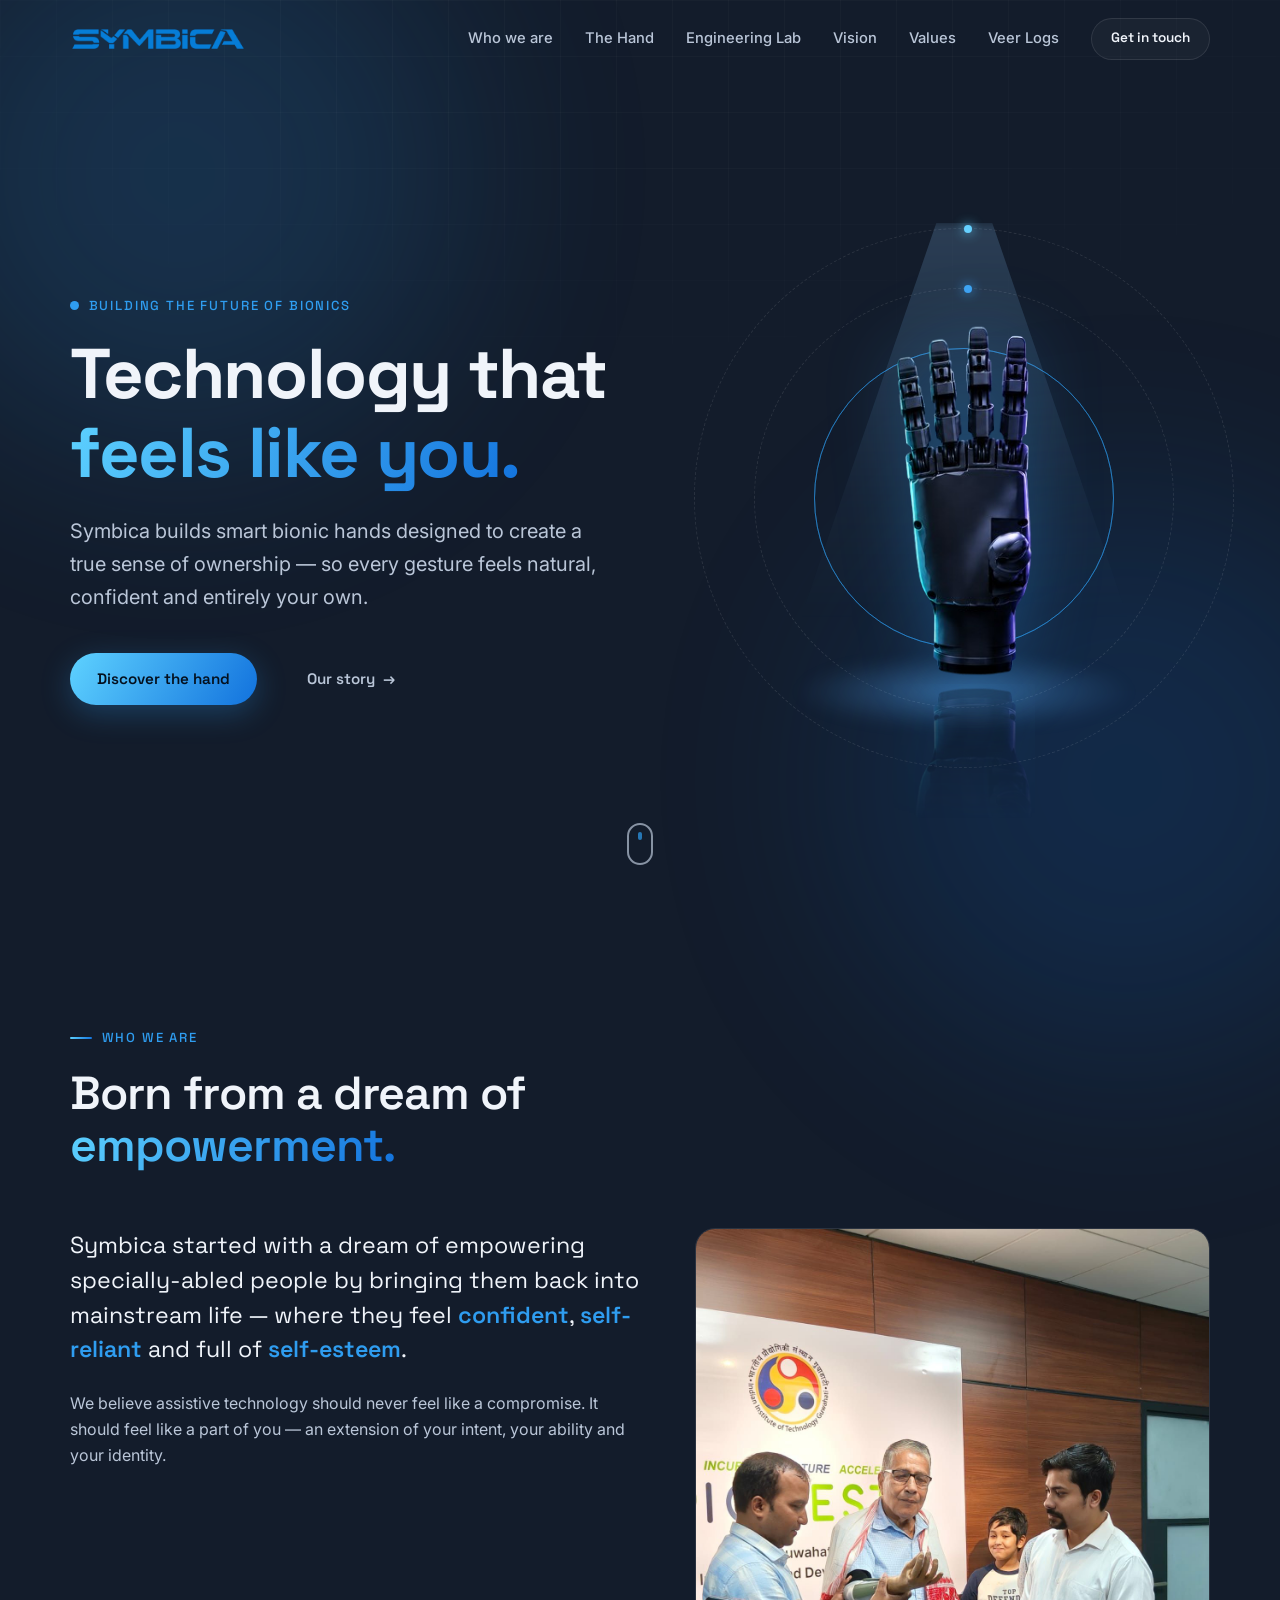
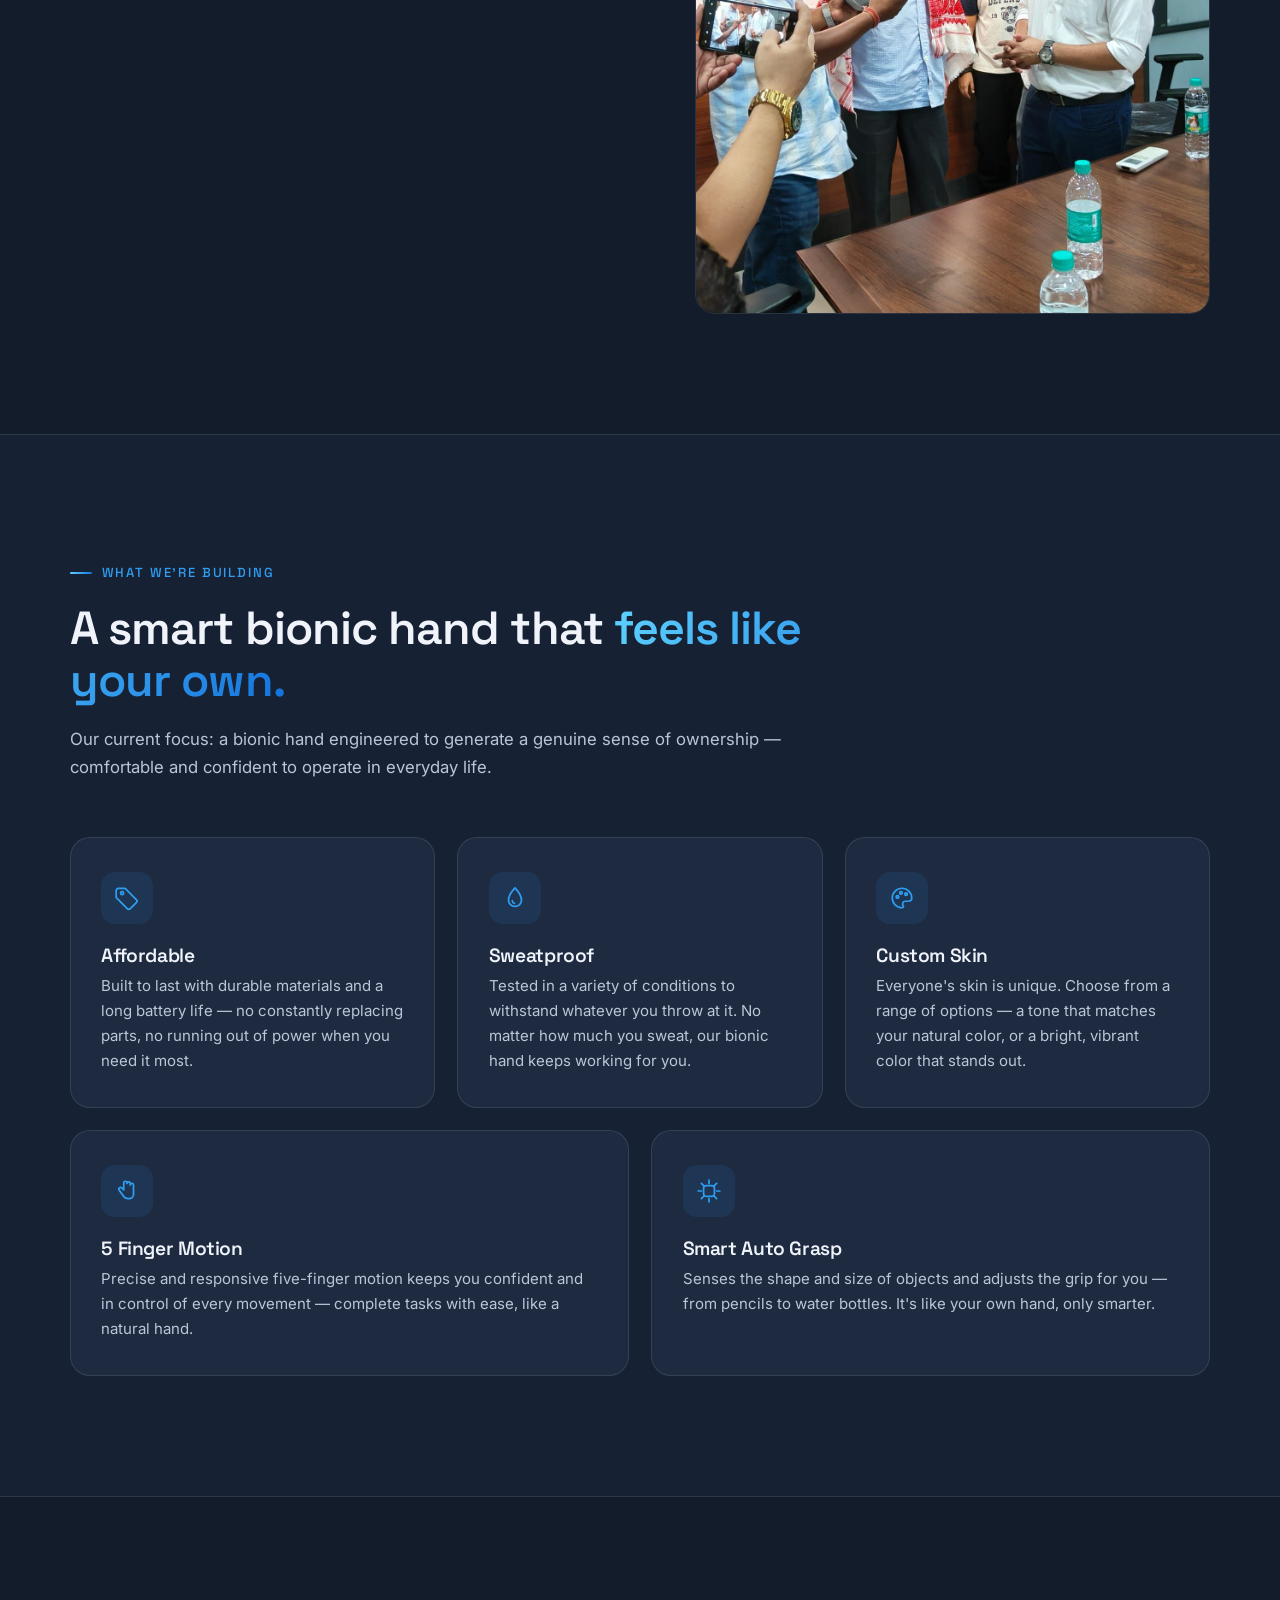
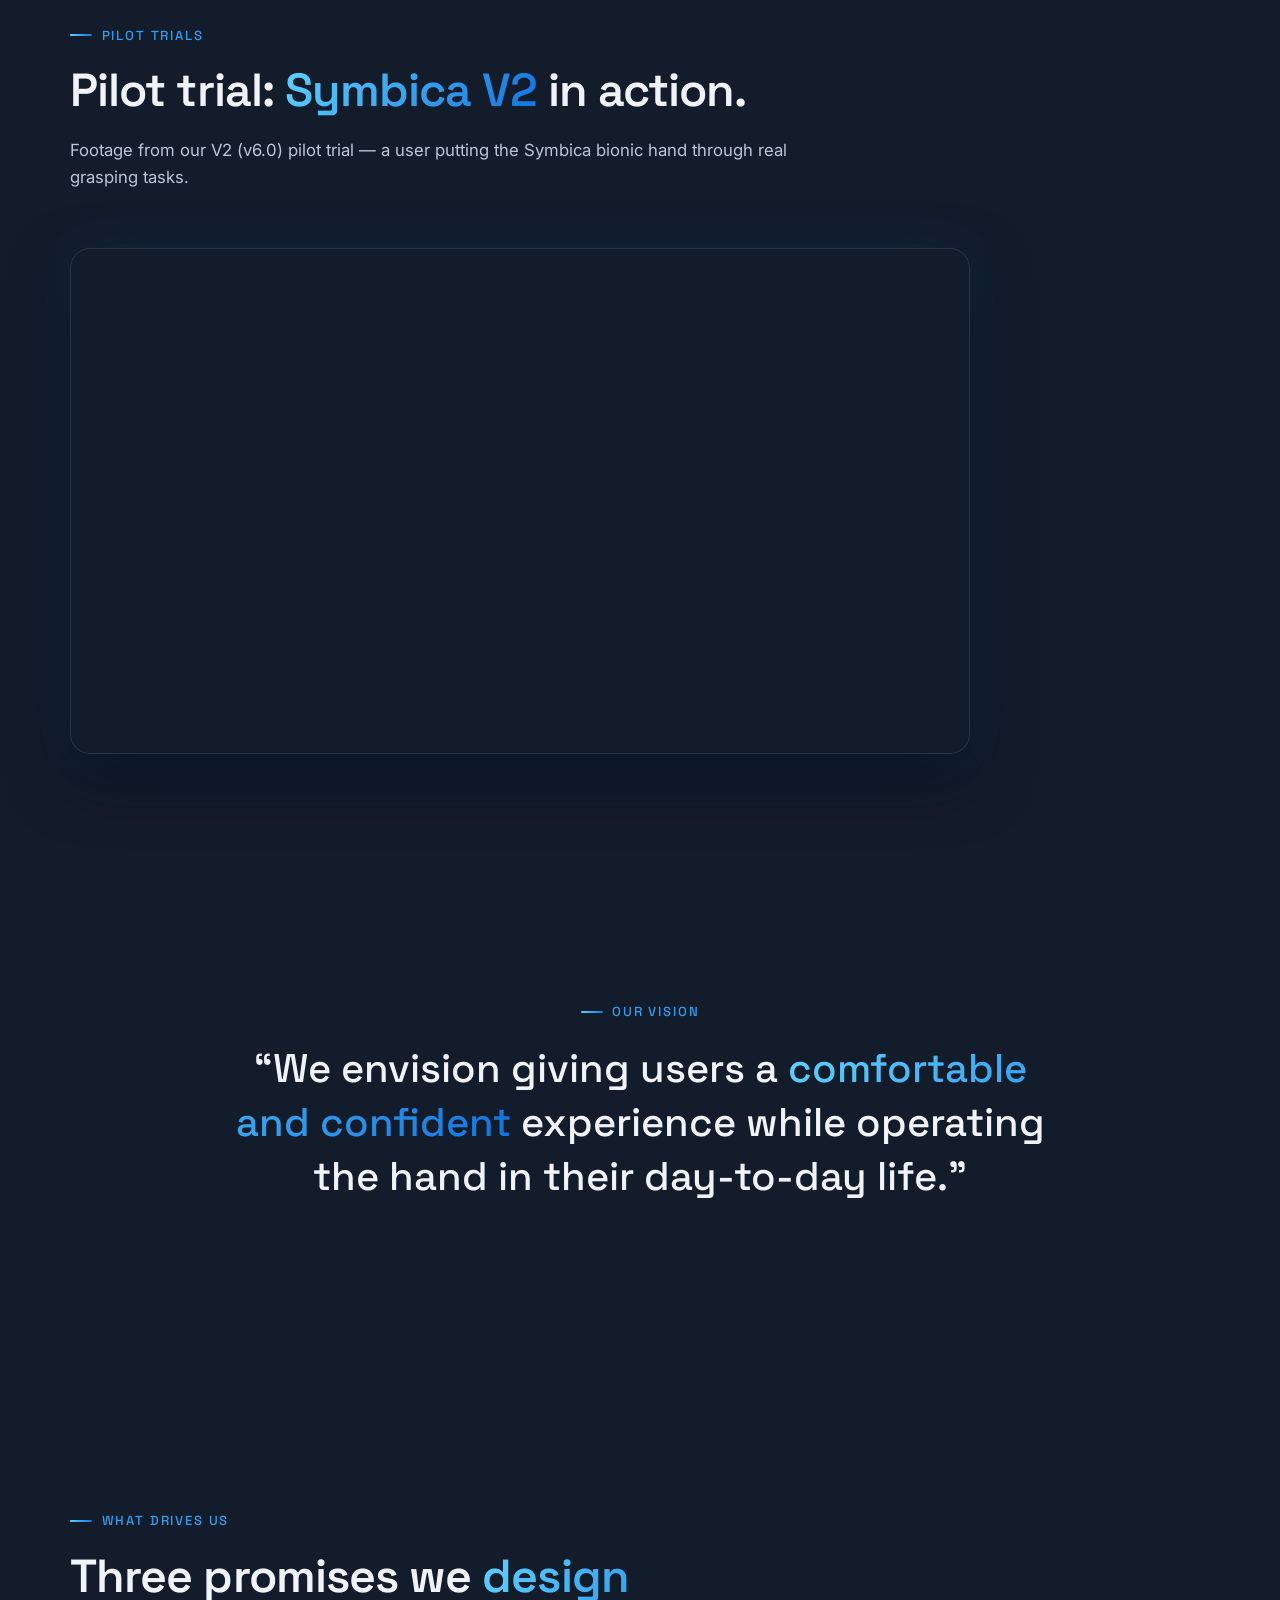
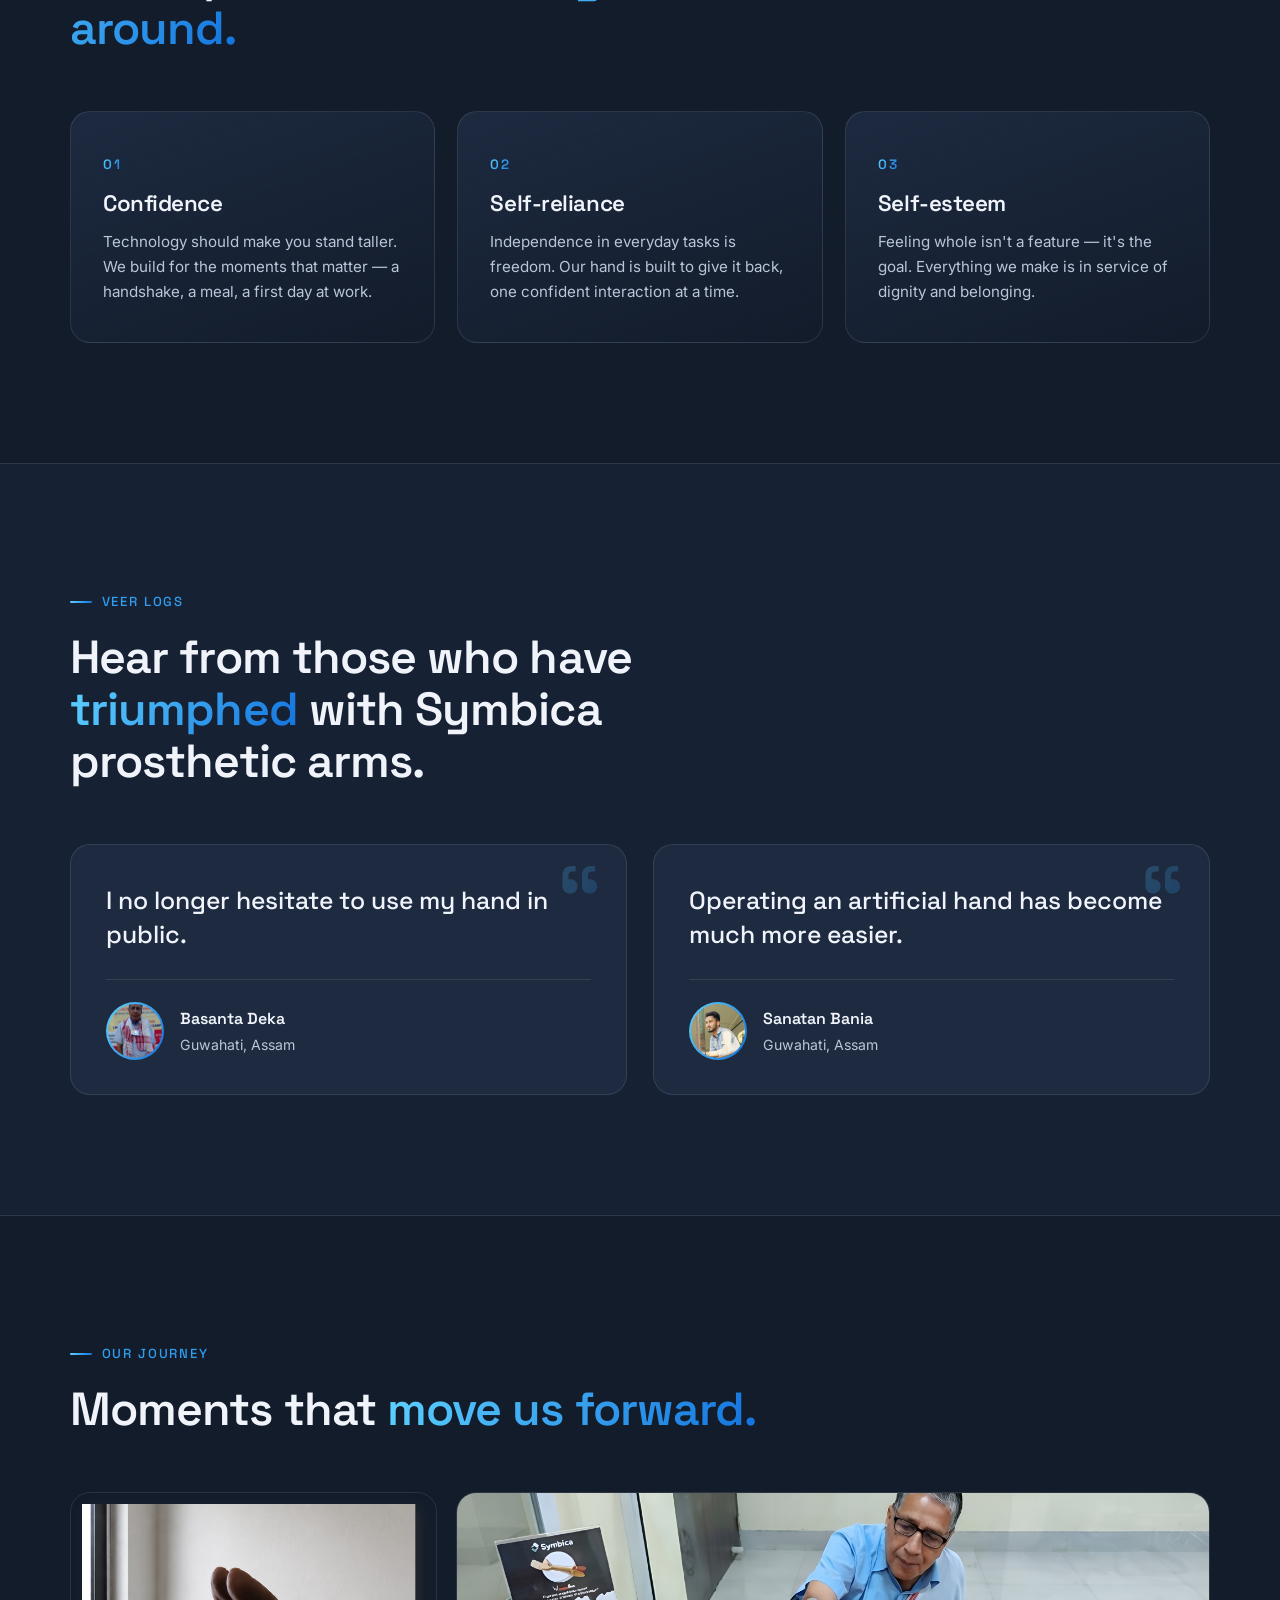
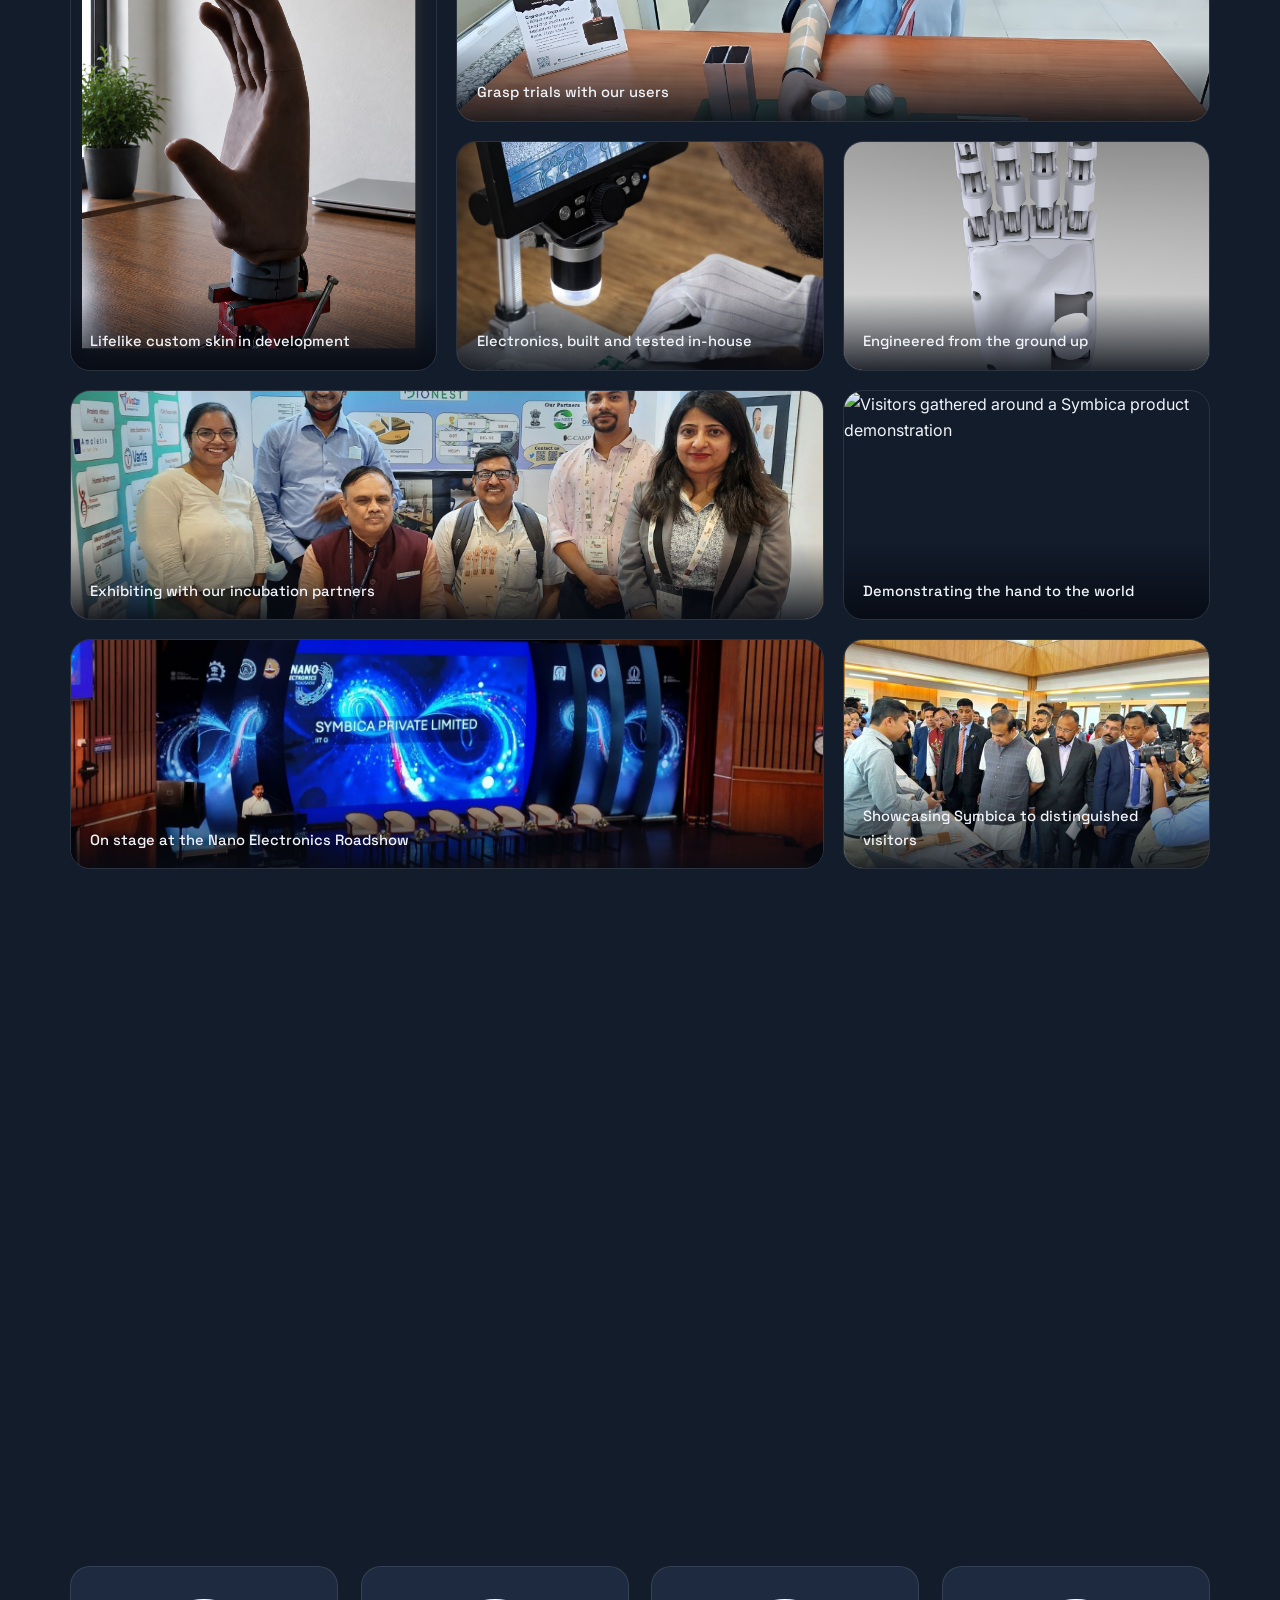
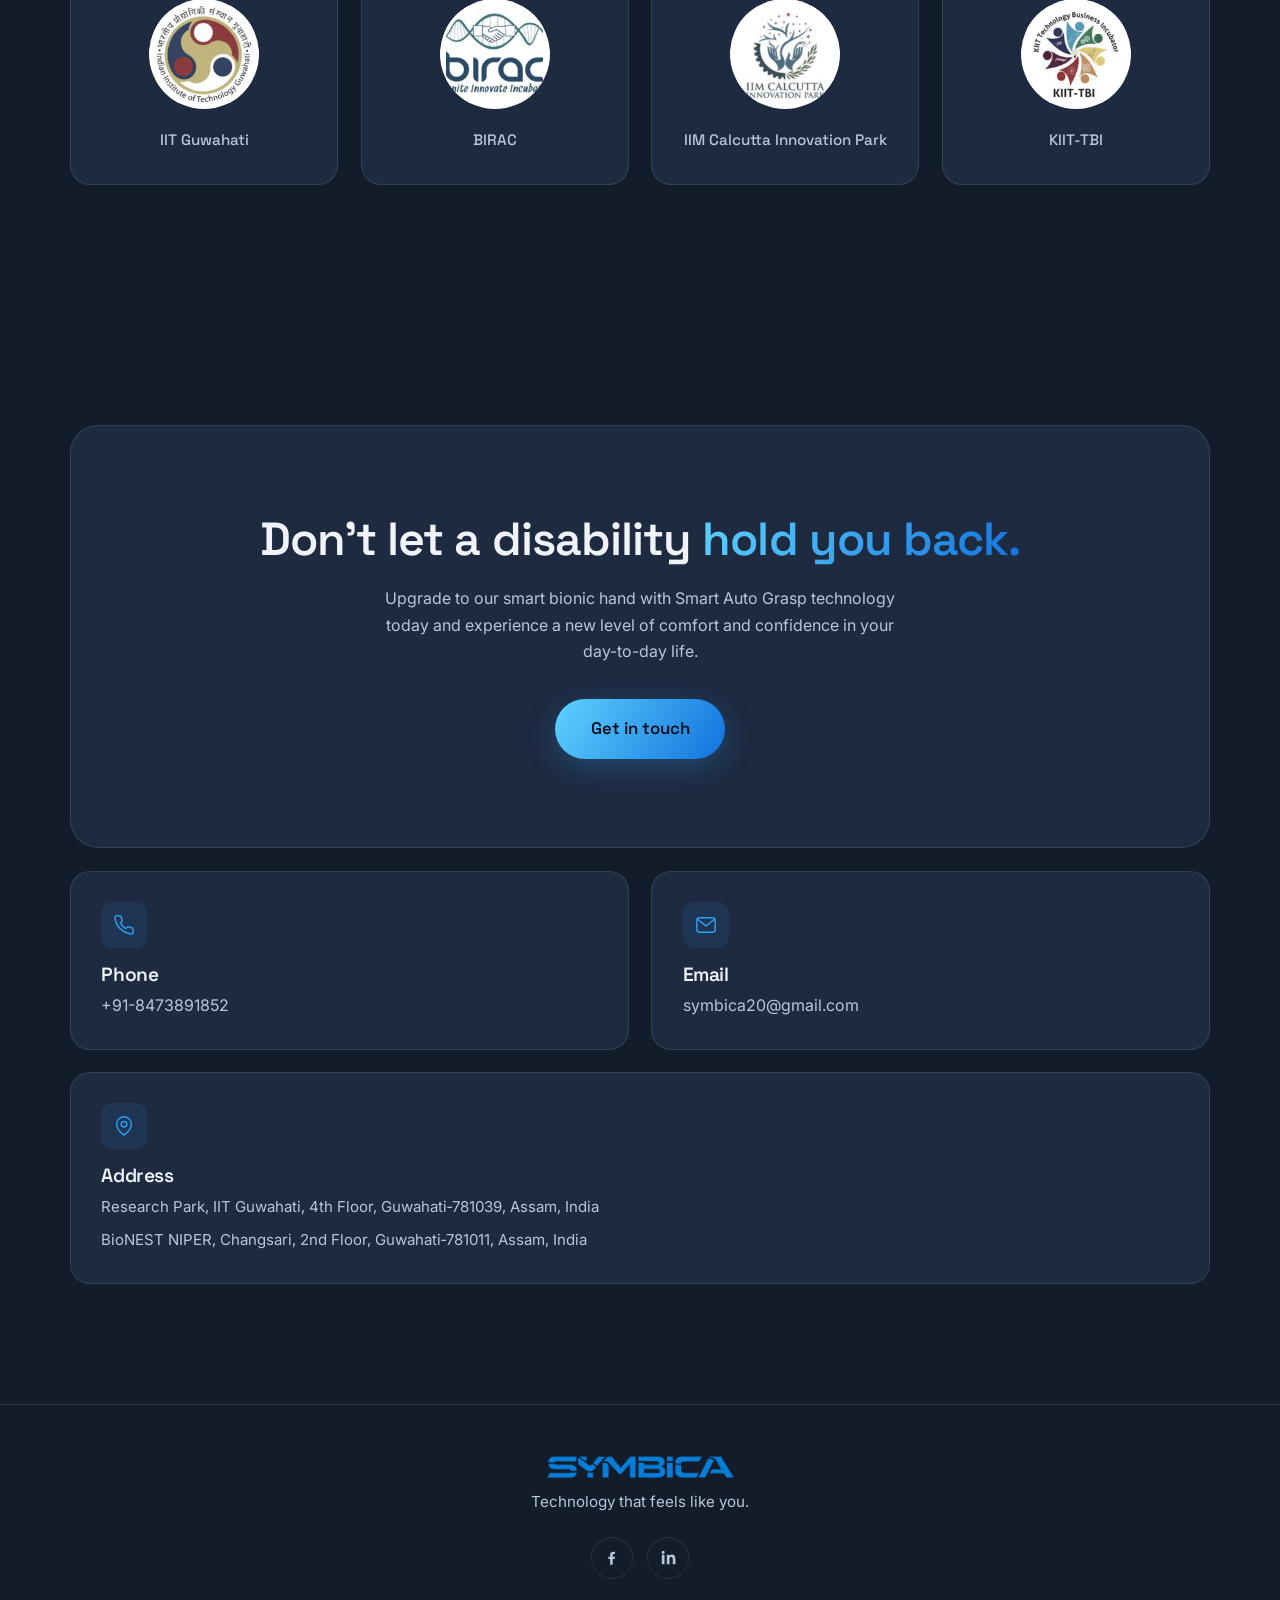
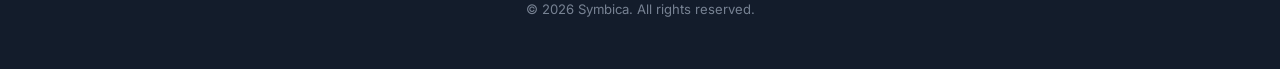
==== commit cb68c828: "new page added" ====
--- a/index.html
+++ b/index.html
@@ -30,6 +30,7 @@
       <nav class="nav-links" id="navLinks">
         <a href="#about">Who we are</a>
         <a href="#product">The Hand</a>
+        <a href="engineering.html">Engineering Lab</a>
         <a href="#vision">Vision</a>
         <a href="#values">Values</a>
         <a href="#veer-logs">Veer Logs</a>
--- a/css/style.css
+++ b/css/style.css
@@ -247,18 +247,18 @@
   translate: -50% 0;
   height: 356px;
   z-index: 2;
-  transform-origin: bottom center;
+  transform-origin: center;
   filter: drop-shadow(0 0 34px rgba(47, 157, 240, 0.3));
   animation:
     hand-glow 6s ease-in-out infinite,
-    hand-zoom 6s ease-in-out infinite;
+    hand-zoom 12s ease-in-out infinite;
   /* faded floor reflection (Chromium/WebKit) */
   -webkit-box-reflect: below 5px linear-gradient(transparent 62%, rgba(0, 0, 0, 0.3));
 }
 /* gentle zoom breathing */
 @keyframes hand-zoom {
   0%, 100% { transform: scale(1); }
-  50%      { transform: scale(1.09); }
+  50%      { transform: scale(1.08); }
 }
 @keyframes hand-glow {
   0%, 100% { filter: drop-shadow(0 0 30px rgba(47, 157, 240, 0.25)); }
@@ -685,6 +685,132 @@
 }
 .socials svg { width: 19px; height: 19px; }
 .footer-copy { color: var(--text-dim); opacity: 0.6; font-size: 0.82rem; margin-top: 0.8rem; }
+
+/* ---------- engineering lab page ---------- */
+.nav-links .nav-active { color: var(--text) !important; }
+.nav-links .nav-active::after { transform: scaleX(1) !important; }
+
+.page-hero {
+  padding: 11rem 0 5rem;
+}
+.page-hero h1 { max-width: 16em; }
+.page-hero .lead { max-width: 46rem; }
+
+/* 6 capability cards: plain 3-column grid, cancel the home-page 3+2 spans */
+.cap-grid { grid-template-columns: repeat(3, 1fr); }
+.cap-grid .feature-card,
+.cap-grid .feature-card:nth-child(4),
+.cap-grid .feature-card:nth-child(5) { grid-column: auto; }
+
+/* process steps */
+.process-flow {
+  list-style: none;
+  display: grid;
+  grid-template-columns: repeat(6, 1fr);
+  gap: 1rem;
+  counter-reset: step;
+}
+.process-flow li {
+  position: relative;
+  padding: 1.5rem 1.2rem;
+  background: var(--surface);
+  border: 1px solid var(--border);
+  border-radius: var(--radius);
+  font-family: var(--font-head);
+  font-weight: 500;
+  font-size: 0.98rem;
+  line-height: 1.35;
+  transition: transform 0.45s var(--ease), border-color 0.45s, opacity 0.9s var(--ease);
+}
+.process-flow li:hover { transform: translateY(-6px); border-color: rgba(47, 157, 240, 0.4); }
+.process-flow li:not(:last-child)::after {
+  content: "→";
+  position: absolute; right: -0.95rem; top: 50%;
+  translate: 0 -50%;
+  color: var(--accent);
+  font-size: 1rem;
+  z-index: 1;
+}
+.step-num {
+  display: block;
+  font-size: 0.8rem; font-weight: 600;
+  letter-spacing: 0.12em;
+  margin-bottom: 0.6rem;
+  background: var(--gradient);
+  -webkit-background-clip: text; background-clip: text; color: transparent;
+}
+
+/* competency cards */
+.comp-grid {
+  display: grid;
+  grid-template-columns: repeat(3, 1fr);
+  gap: 1.4rem;
+}
+.comp-card {
+  padding: 1.9rem 1.8rem;
+  background: var(--surface);
+  border: 1px solid var(--border);
+  border-radius: var(--radius);
+  transition: transform 0.45s var(--ease), border-color 0.45s, opacity 0.9s var(--ease);
+}
+.comp-card:hover { transform: translateY(-6px); border-color: rgba(94, 210, 255, 0.4); }
+.comp-card h3 { font-size: 1.1rem; margin-bottom: 1rem; }
+.comp-card ul { list-style: none; display: grid; gap: 0.45rem; }
+.comp-card li {
+  position: relative;
+  padding-left: 1.2rem;
+  color: var(--text-dim);
+  font-size: 0.93rem;
+}
+.comp-card li::before {
+  content: "";
+  position: absolute; left: 0; top: 0.55em;
+  width: 8px; height: 2px;
+  border-radius: 2px;
+  background: var(--gradient);
+}
+
+/* chips */
+.chip-grid {
+  display: flex; flex-wrap: wrap; gap: 0.7rem;
+  max-width: 56rem;
+}
+.chip {
+  display: inline-flex; align-items: center; gap: 0.5rem;
+  padding: 0.55rem 1.1rem;
+  border-radius: 999px;
+  border: 1px solid rgba(47, 157, 240, 0.35);
+  font-family: var(--font-head);
+  font-size: 0.9rem; font-weight: 500;
+  transition: border-color 0.3s, background 0.3s, transform 0.3s var(--ease);
+}
+.chip::before {
+  content: "";
+  width: 7px; height: 7px; border-radius: 50%;
+  background: var(--gradient);
+}
+.chip:hover { transform: translateY(-3px); border-color: var(--accent); background: rgba(47, 157, 240, 0.08); }
+.chip-solid {
+  background: var(--surface);
+  border-color: var(--border);
+}
+.chip-solid::before { background: var(--accent-2); }
+
+@media (max-width: 1000px) {
+  .process-flow { grid-template-columns: repeat(3, 1fr); }
+  .process-flow li:nth-child(3)::after { display: none; }
+}
+@media (max-width: 900px) {
+  .cap-grid { grid-template-columns: 1fr 1fr; }
+  .comp-grid { grid-template-columns: 1fr 1fr; }
+  .page-hero { padding-top: 9rem; }
+}
+@media (max-width: 620px) {
+  .cap-grid { grid-template-columns: 1fr; }
+  .comp-grid { grid-template-columns: 1fr; }
+  .process-flow { grid-template-columns: 1fr 1fr; }
+  .process-flow li::after { display: none; }
+}
 
 /* ---------- responsive ---------- */
 @media (max-width: 900px) {
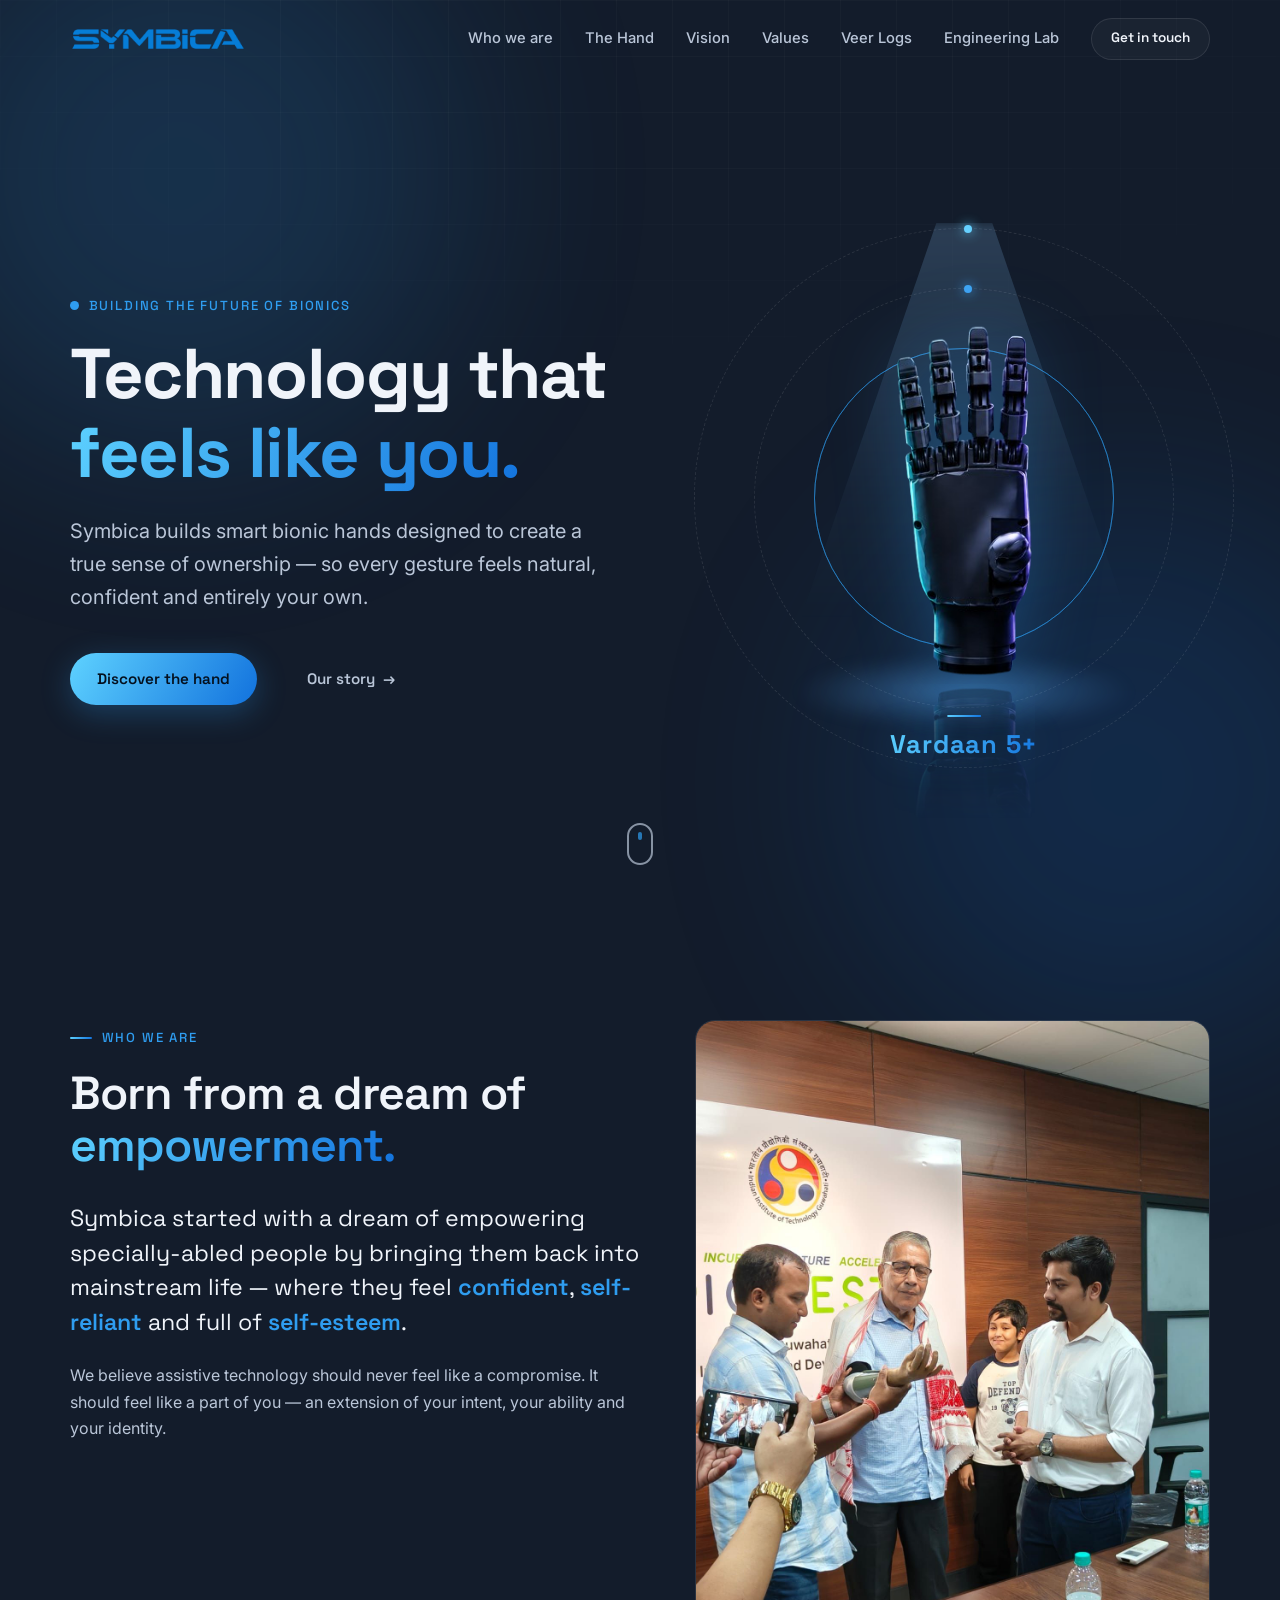
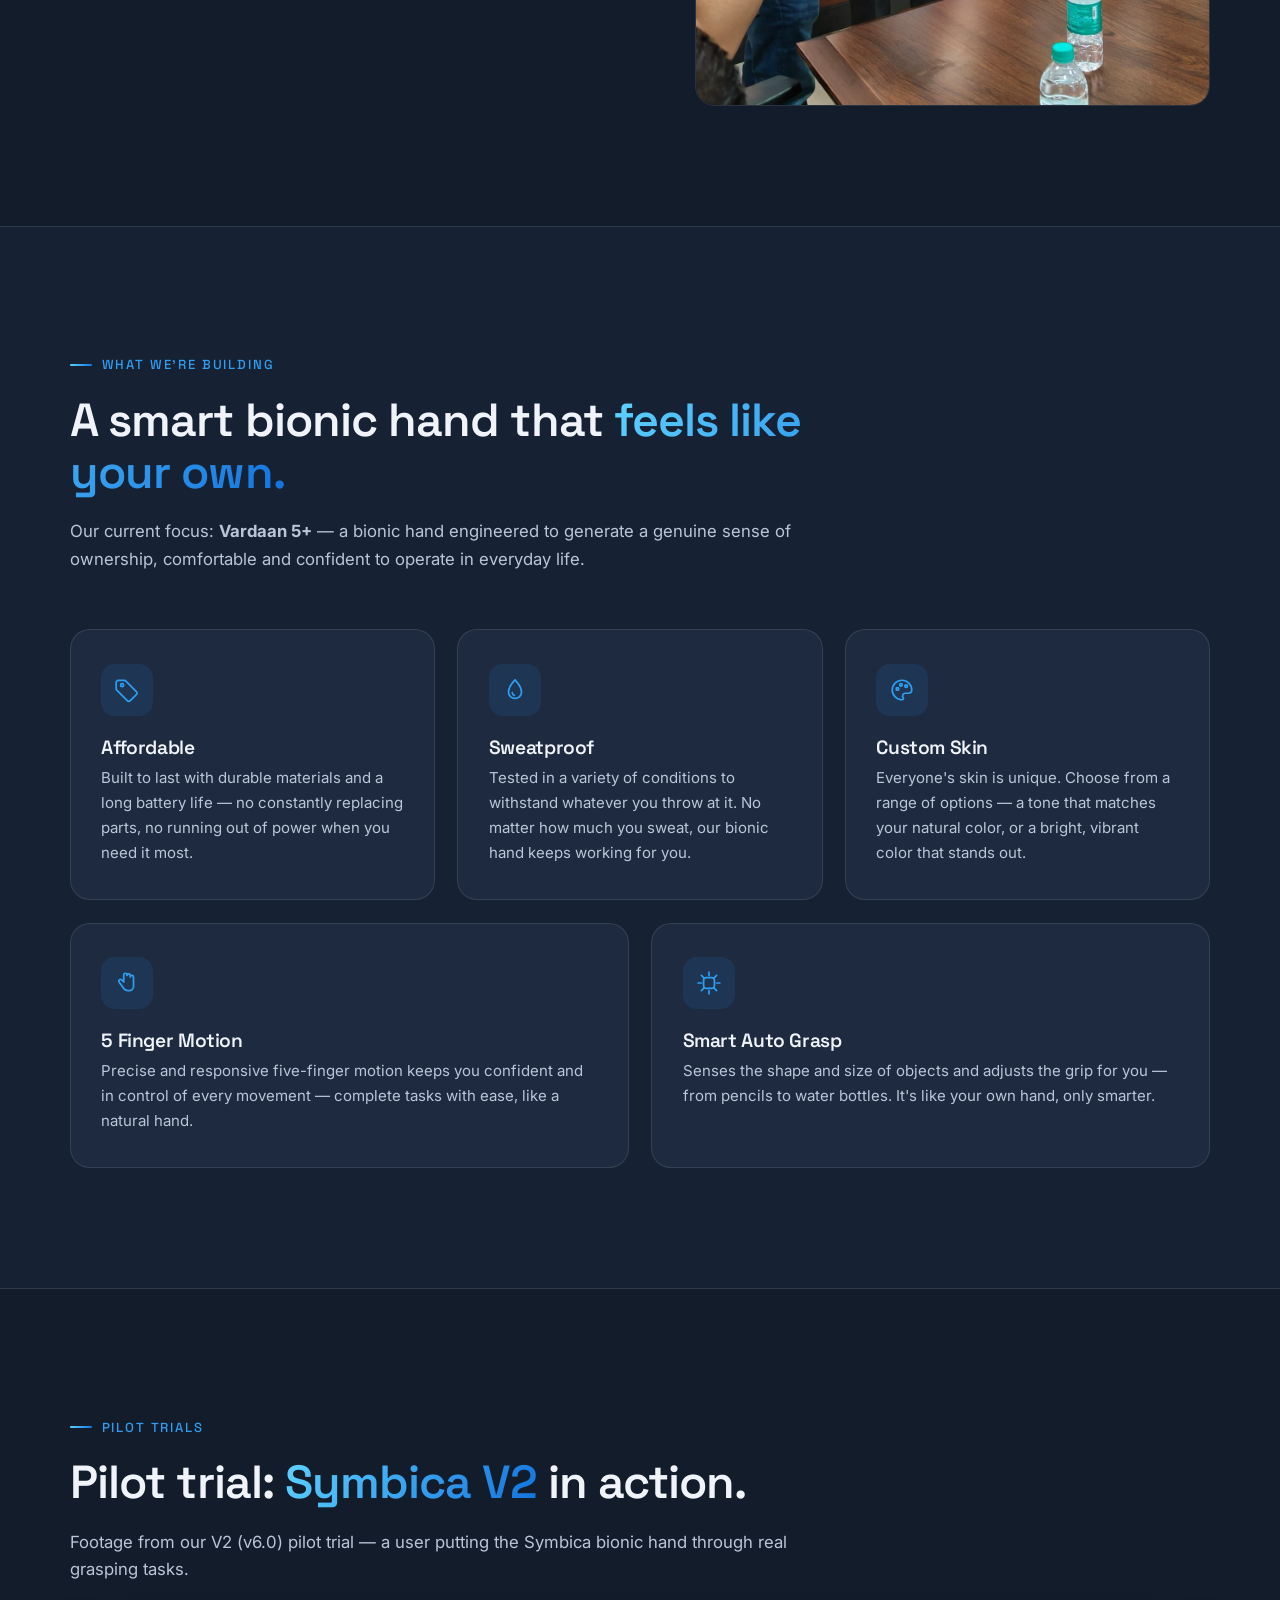
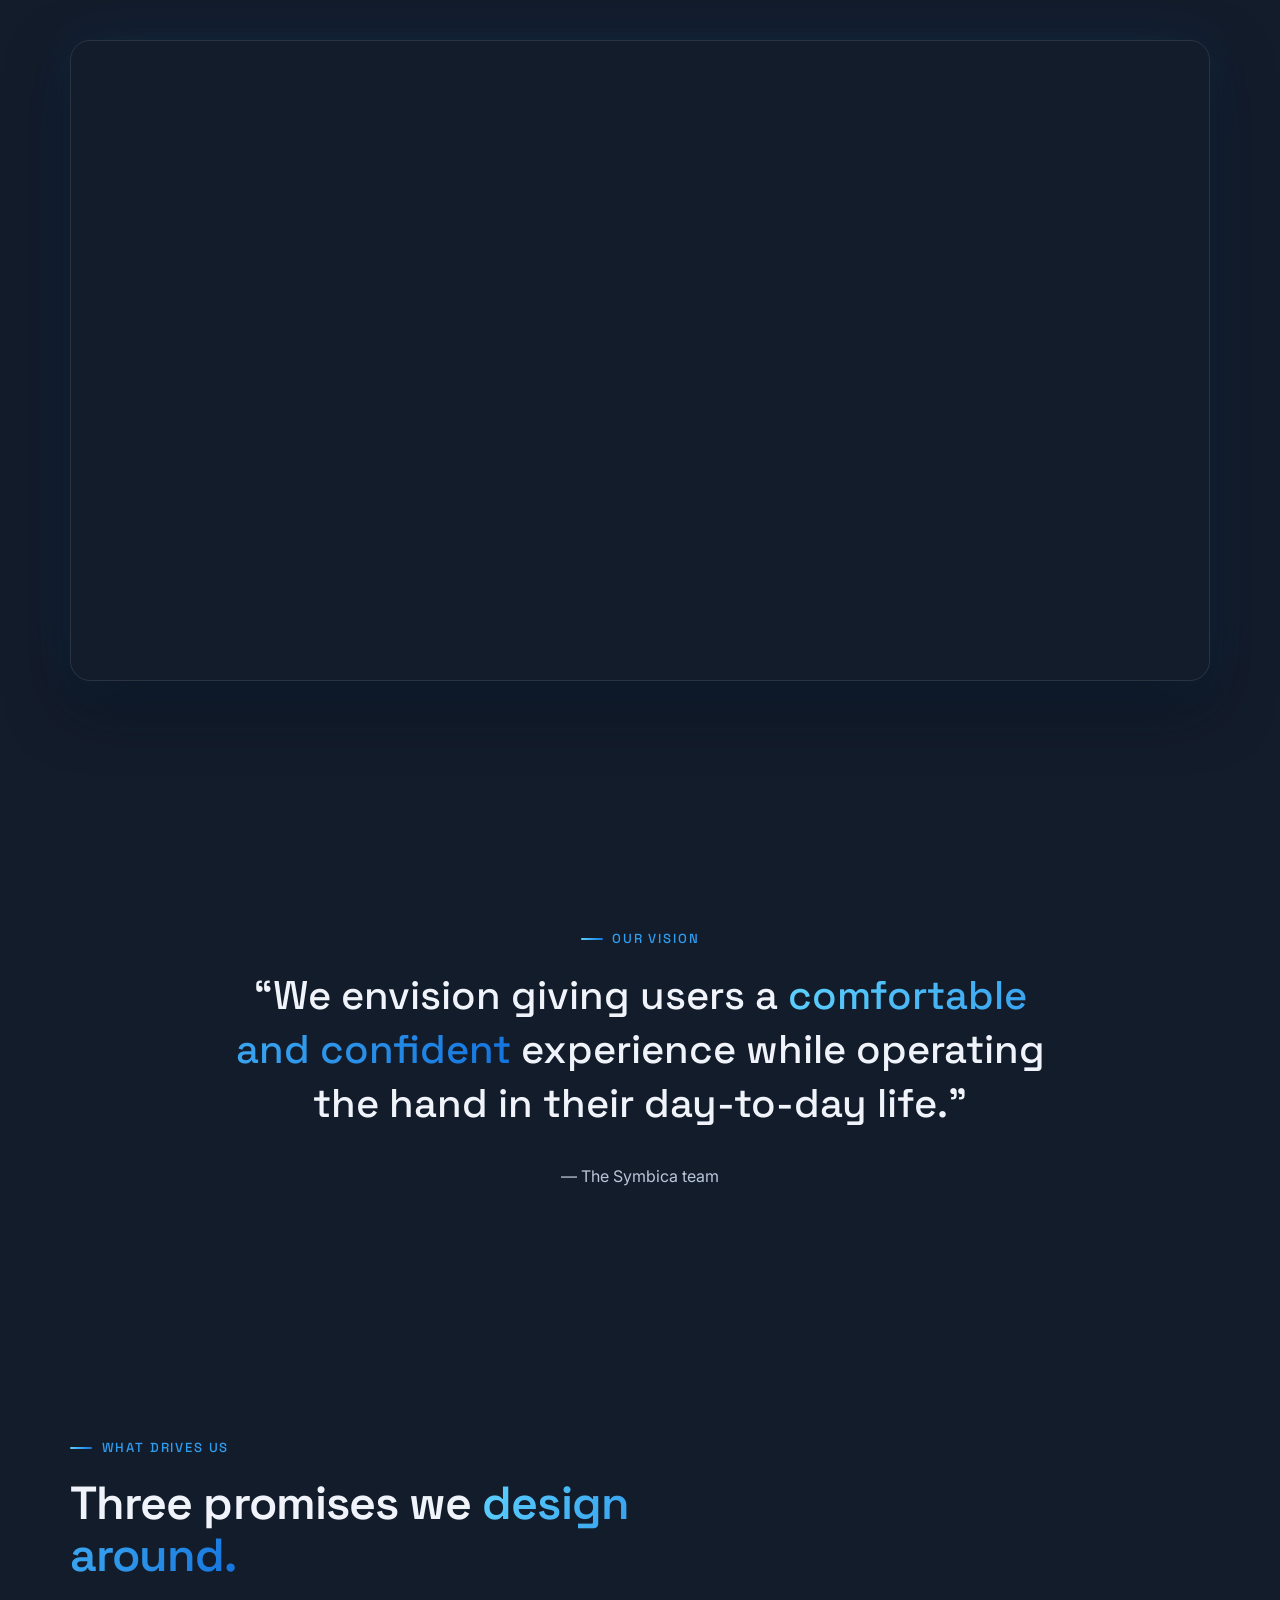
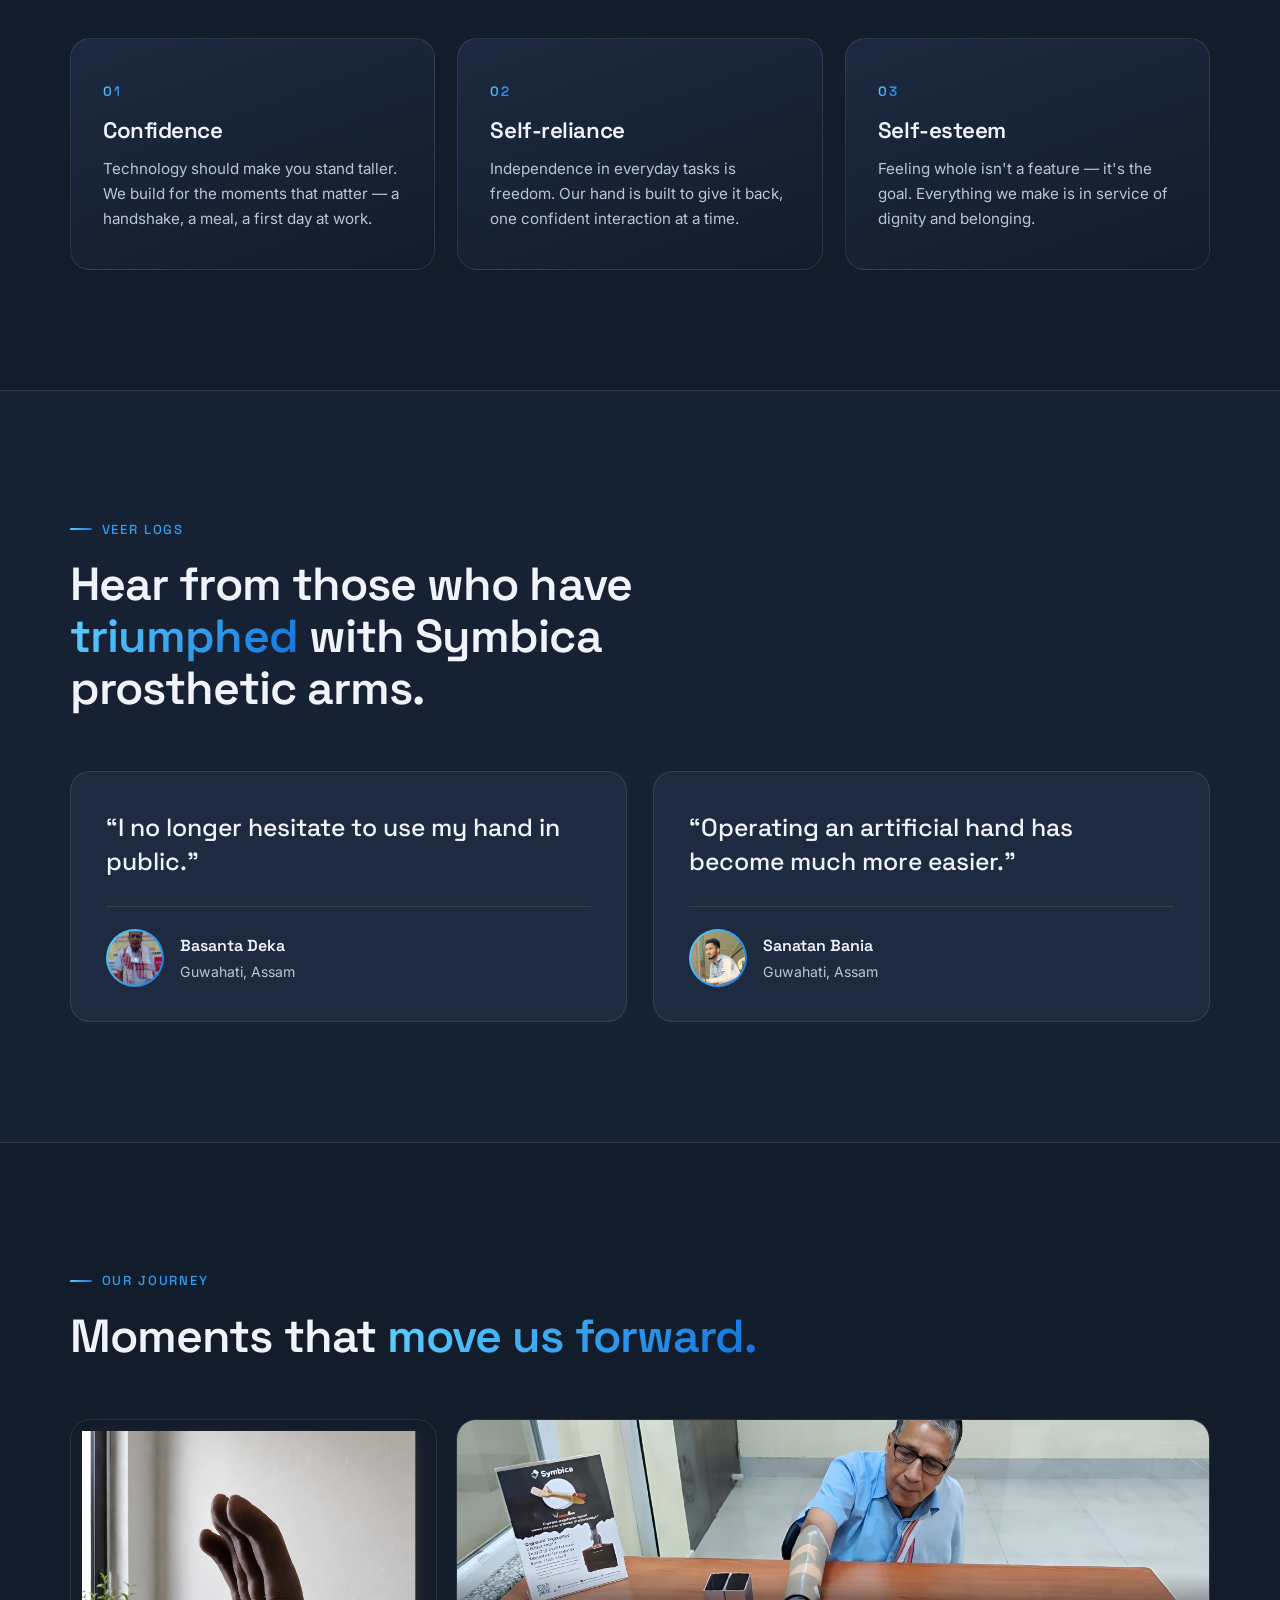
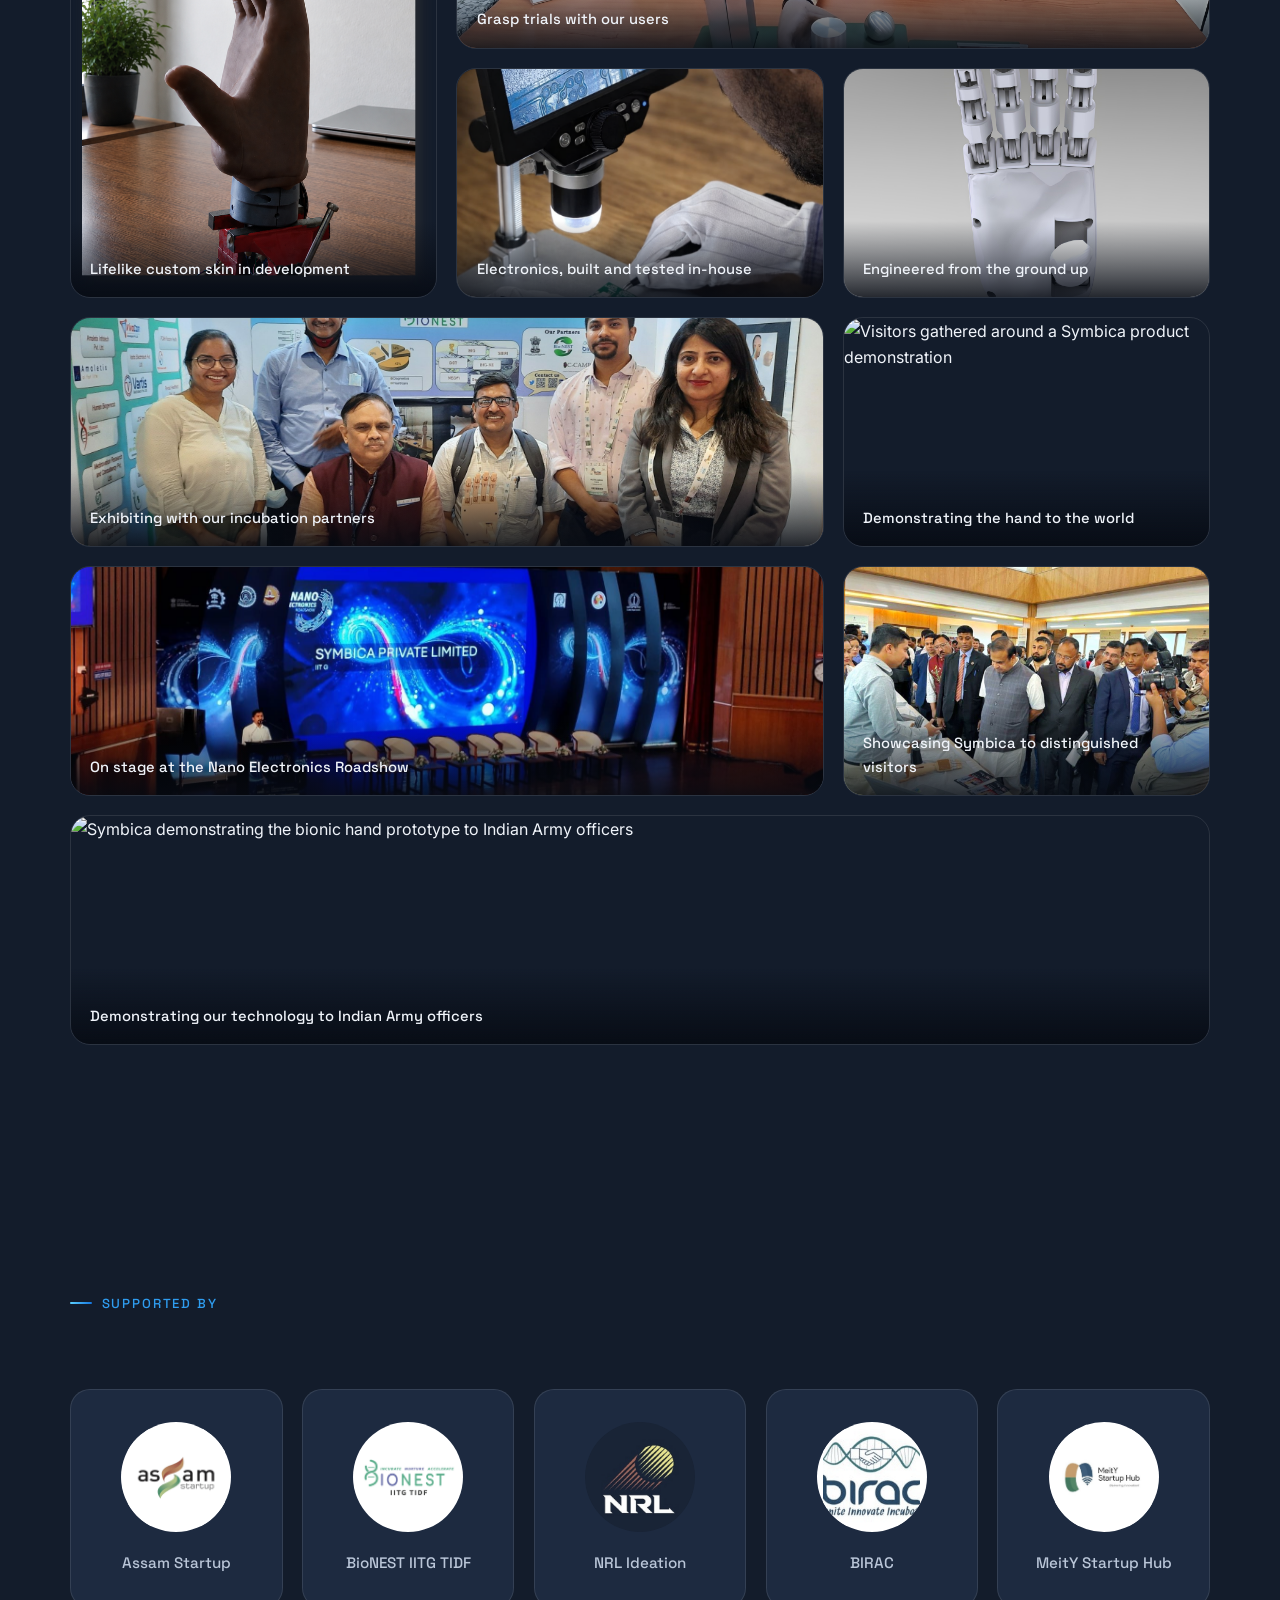
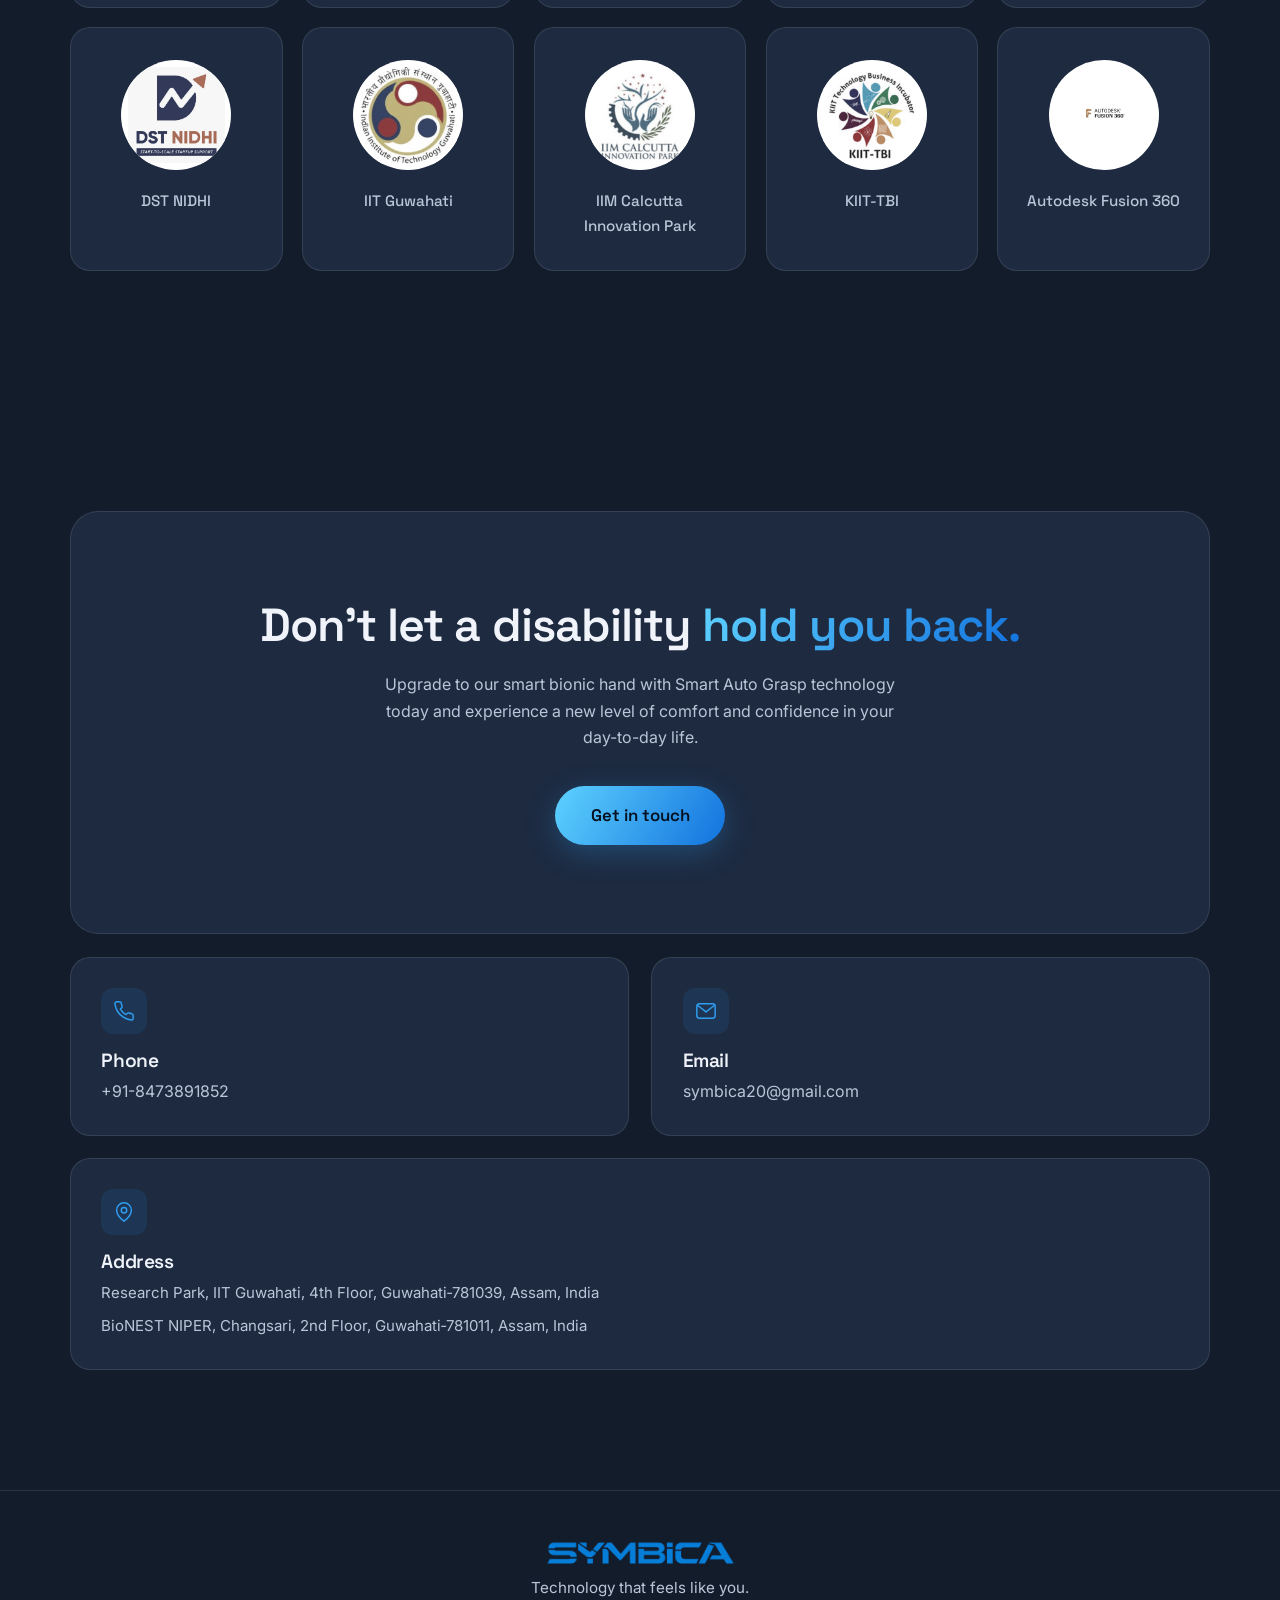
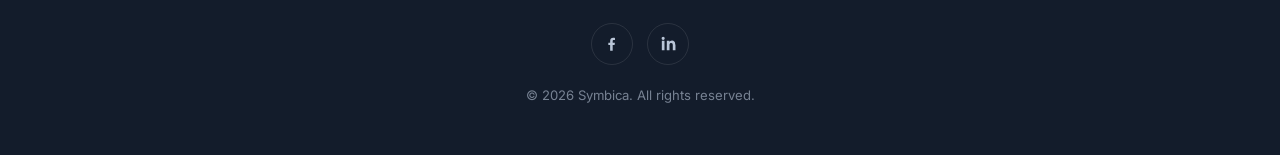
==== commit e2074e94: "new up" ====
--- a/index.html
+++ b/index.html
@@ -30,10 +30,10 @@
       <nav class="nav-links" id="navLinks">
         <a href="#about">Who we are</a>
         <a href="#product">The Hand</a>
-        <a href="engineering.html">Engineering Lab</a>
         <a href="#vision">Vision</a>
         <a href="#values">Values</a>
         <a href="#veer-logs">Veer Logs</a>
+        <a href="engineering.html">Engineering Lab</a>
         <a href="#contact" class="btn btn-small btn-outline">Get in touch</a>
       </nav>
 
@@ -71,8 +71,11 @@
         <div class="orbit orbit-2"></div>
         <div class="hand-scene">
           <div class="spotlight"></div>
-          <img class="bionic-hand" src="img/hand_hero.png" alt="Symbica smart bionic hand" />
+          <img class="bionic-hand" src="img/hand_hero.png" alt="Vardaan 5+, the Symbica smart bionic hand" />
           <div class="floor-glow"></div>
+          <div class="hand-nameplate">
+            <span class="np-name">Vardaan 5+</span>
+          </div>
         </div>
         <div class="pulse-ring r1"></div>
         <div class="pulse-ring r2"></div>
@@ -87,12 +90,12 @@
 
     <!-- ================= ABOUT ================= -->
     <section class="section container" id="about">
-      <div class="section-head reveal">
-        <p class="eyebrow"><span class="tick"></span>Who we are</p>
-        <h2>Born from a dream of <span class="gradient-text">empowerment.</span></h2>
-      </div>
       <div class="about-grid">
         <div class="about-text reveal">
+          <div class="section-head">
+            <p class="eyebrow"><span class="tick"></span>Who we are</p>
+            <h2>Born from a dream of <span class="gradient-text">empowerment.</span></h2>
+          </div>
           <p class="big-p">
             Symbica started with a dream of empowering specially-abled people by
             bringing them back into mainstream life — where they feel
@@ -118,8 +121,9 @@
           <p class="eyebrow"><span class="tick"></span>What we're building</p>
           <h2>A smart bionic hand that <span class="gradient-text">feels like your own.</span></h2>
           <p class="section-sub">
-            Our current focus: a bionic hand engineered to generate a genuine sense
-            of ownership — comfortable and confident to operate in everyday life.
+            Our current focus: <strong>Vardaan 5+</strong> — a bionic hand engineered
+            to generate a genuine sense of ownership, comfortable and confident to
+            operate in everyday life.
           </p>
         </div>
 
@@ -249,8 +253,7 @@
 
         <div class="testimonial-grid">
           <figure class="testimonial-card reveal" style="--d:0">
-            <span class="quote-mark" aria-hidden="true">&ldquo;</span>
-            <blockquote>I no longer hesitate to use my hand in public.</blockquote>
+            <blockquote>&ldquo;I no longer hesitate to use my hand in public.&rdquo;</blockquote>
             <figcaption>
               <img src="img/basanta_deka.jpg" alt="Basanta Deka" loading="lazy" />
               <div>
@@ -261,8 +264,7 @@
           </figure>
 
           <figure class="testimonial-card reveal" style="--d:1">
-            <span class="quote-mark" aria-hidden="true">&ldquo;</span>
-            <blockquote>Operating an artificial hand has become much more easier.</blockquote>
+            <blockquote>&ldquo;Operating an artificial hand has become much more easier.&rdquo;</blockquote>
             <figcaption>
               <img src="img/sanatan_bania.jpg" alt="Sanatan Bania" loading="lazy" />
               <div>
@@ -325,32 +327,67 @@
     <section class="section container" id="supporters">
       <div class="section-head reveal">
         <p class="eyebrow"><span class="tick"></span>Supported By</p>
-        <h2>Backed by the best <span class="gradient-text">in the industry.</span></h2>
       </div>
       <div class="sponsor-grid">
         <figure class="sponsor-card reveal" style="--d:0">
           <div class="sponsor-logo">
+            <img src="img/sponsors/assam-startup.jpeg" alt="Assam Startup logo" loading="lazy" />
+          </div>
+          <figcaption>Assam Startup</figcaption>
+        </figure>
+        <figure class="sponsor-card reveal" style="--d:1">
+          <div class="sponsor-logo">
+            <img src="img/sponsors/bionest-iitg.jpeg" alt="BioNEST IITG TIDF logo" loading="lazy" />
+          </div>
+          <figcaption>BioNEST IITG TIDF</figcaption>
+        </figure>
+        <figure class="sponsor-card reveal" style="--d:2">
+          <div class="sponsor-logo sponsor-logo-cover">
+            <img src="img/sponsors/nrl.jpeg" alt="NRL Ideation logo" loading="lazy" />
+          </div>
+          <figcaption>NRL Ideation</figcaption>
+        </figure>
+        <figure class="sponsor-card reveal" style="--d:3">
+          <div class="sponsor-logo">
+            <img src="img/sponsors/birac-logo-150x150.jpg" alt="BIRAC logo" loading="lazy" />
+          </div>
+          <figcaption>BIRAC</figcaption>
+        </figure>
+        <figure class="sponsor-card reveal" style="--d:4">
+          <div class="sponsor-logo">
+            <img src="img/sponsors/meity.jpeg" alt="MeitY Startup Hub logo" loading="lazy" />
+          </div>
+          <figcaption>MeitY Startup Hub</figcaption>
+        </figure>
+        <figure class="sponsor-card reveal" style="--d:5">
+          <div class="sponsor-logo">
+            <img src="img/sponsors/dst-nidhi.jpeg" alt="DST NIDHI logo" loading="lazy" />
+          </div>
+          <figcaption>DST NIDHI</figcaption>
+        </figure>
+        <figure class="sponsor-card reveal" style="--d:6">
+          <div class="sponsor-logo">
             <img src="img/sponsors/1200px-IIT_Guwahati_Logo_edited-150x150.jpg" alt="IIT Guwahati logo" loading="lazy" />
           </div>
           <figcaption>IIT Guwahati</figcaption>
         </figure>
-        <figure class="sponsor-card reveal" style="--d:1">
-          <div class="sponsor-logo">
-            <img src="img/sponsors/birac-logo-150x150.jpg" alt="BIRAC logo" loading="lazy" />
-          </div>
-          <figcaption>BIRAC</figcaption>
-        </figure>
-        <figure class="sponsor-card reveal" style="--d:2">
+        <figure class="sponsor-card reveal" style="--d:7">
           <div class="sponsor-logo">
             <img src="img/sponsors/IIMCIP_edited-150x150.jpg" alt="IIM Calcutta Innovation Park logo" loading="lazy" />
           </div>
           <figcaption>IIM Calcutta Innovation Park</figcaption>
         </figure>
-        <figure class="sponsor-card reveal" style="--d:3">
+        <figure class="sponsor-card reveal" style="--d:8">
           <div class="sponsor-logo">
             <img src="img/sponsors/Logo-500x-150x150.jpg" alt="KIIT Technology Business Incubator logo" loading="lazy" />
           </div>
           <figcaption>KIIT-TBI</figcaption>
+        </figure>
+        <figure class="sponsor-card reveal" style="--d:9">
+          <div class="sponsor-logo">
+            <img src="img/sponsors/autodesk-fusion.jpeg" alt="Autodesk Fusion 360 logo" loading="lazy" />
+          </div>
+          <figcaption>Autodesk Fusion 360</figcaption>
         </figure>
       </div>
     </section>
--- a/css/style.css
+++ b/css/style.css
@@ -255,6 +255,29 @@
   /* faded floor reflection (Chromium/WebKit) */
   -webkit-box-reflect: below 5px linear-gradient(transparent 62%, rgba(0, 0, 0, 0.3));
 }
+/* product nameplate under the hand */
+.hand-nameplate {
+  position: absolute; bottom: -52px; left: 50%;
+  translate: -50% 0;
+  width: max-content;
+  display: grid; justify-items: center; gap: 0.35rem;
+  z-index: 3;
+  text-align: center;
+}
+.hand-nameplate::before {
+  content: "";
+  width: 34px; height: 2px;
+  border-radius: 2px;
+  background: var(--gradient);
+}
+.np-name {
+  font-family: var(--font-head);
+  font-size: 1.6rem; font-weight: 700;
+  letter-spacing: 0.03em;
+  background: var(--gradient);
+  -webkit-background-clip: text; background-clip: text; color: transparent;
+  filter: drop-shadow(0 0 18px rgba(47, 157, 240, 0.35));
+}
 /* gentle zoom breathing */
 @keyframes hand-zoom {
   0%, 100% { transform: scale(1); }
@@ -352,6 +375,7 @@
 }
 .big-p strong { color: var(--accent); font-weight: 600; }
 .about-text p + p { margin-top: 1.4rem; color: var(--text-dim); }
+.about-text .section-head { margin-bottom: 1.8rem; }
 
 .about-photo {
   border-radius: var(--radius);
@@ -424,7 +448,6 @@
 /* ---------- video ---------- */
 .video-wrap {
   position: relative;
-  max-width: 900px;
   aspect-ratio: 16 / 9;
   border-radius: var(--radius);
   overflow: hidden;
@@ -574,9 +597,11 @@
 /* ---------- supported by ---------- */
 .sponsor-grid {
   display: grid;
-  grid-template-columns: repeat(auto-fit, minmax(200px, 1fr));
-  gap: 1.4rem;
-}
+  grid-template-columns: repeat(5, 1fr);
+  gap: 1.2rem;
+}
+@media (max-width: 900px) { .sponsor-grid { grid-template-columns: 1fr 1fr; } }
+@media (max-width: 480px) { .sponsor-grid { grid-template-columns: 1fr; } }
 .sponsor-card {
   display: flex; flex-direction: column; align-items: center; gap: 1.1rem;
   padding: 2rem 1.5rem;
@@ -598,6 +623,8 @@
 }
 .sponsor-card:hover .sponsor-logo { filter: grayscale(0); transform: scale(1.06); }
 .sponsor-logo img { width: 88%; height: 88%; object-fit: contain; }
+/* logos with their own background color fill the whole circle */
+.sponsor-logo-cover img { width: 100%; height: 100%; object-fit: cover; }
 .sponsor-card figcaption {
   font-family: var(--font-head);
   font-size: 0.95rem; font-weight: 500;
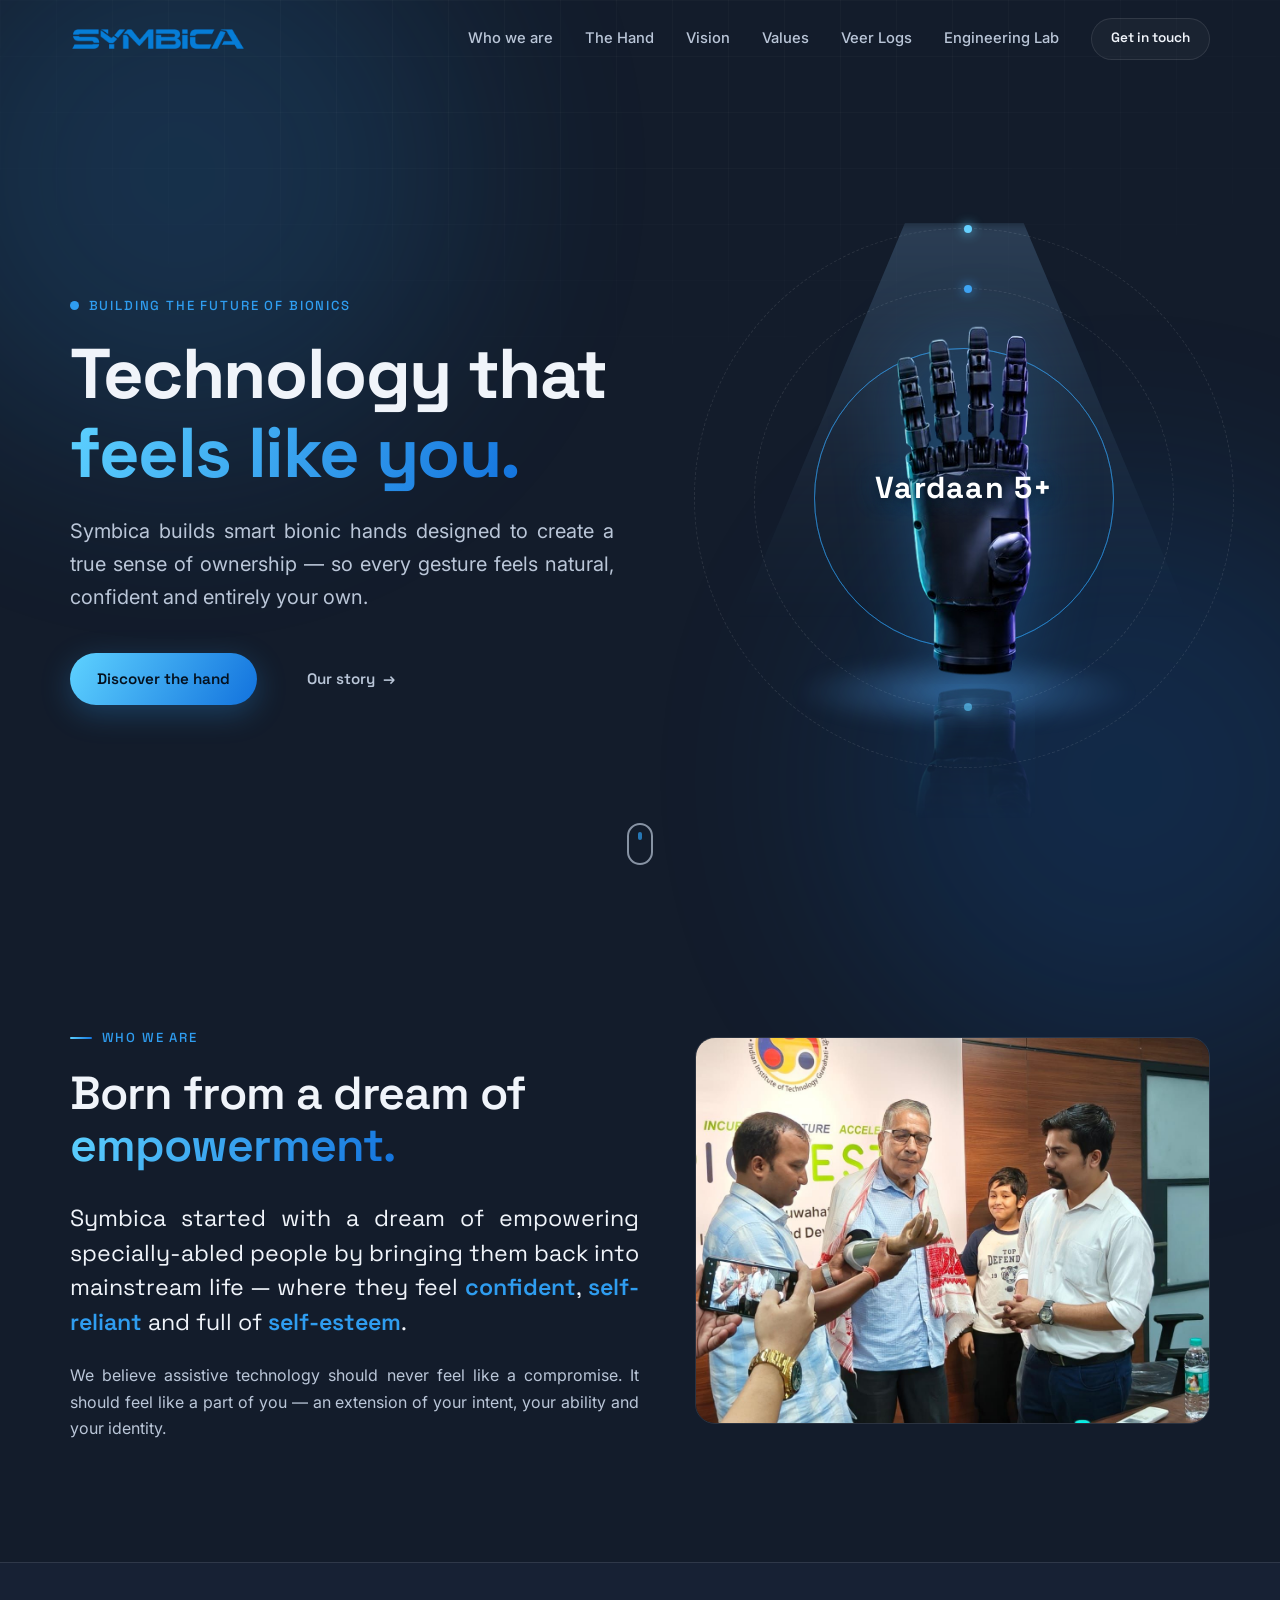
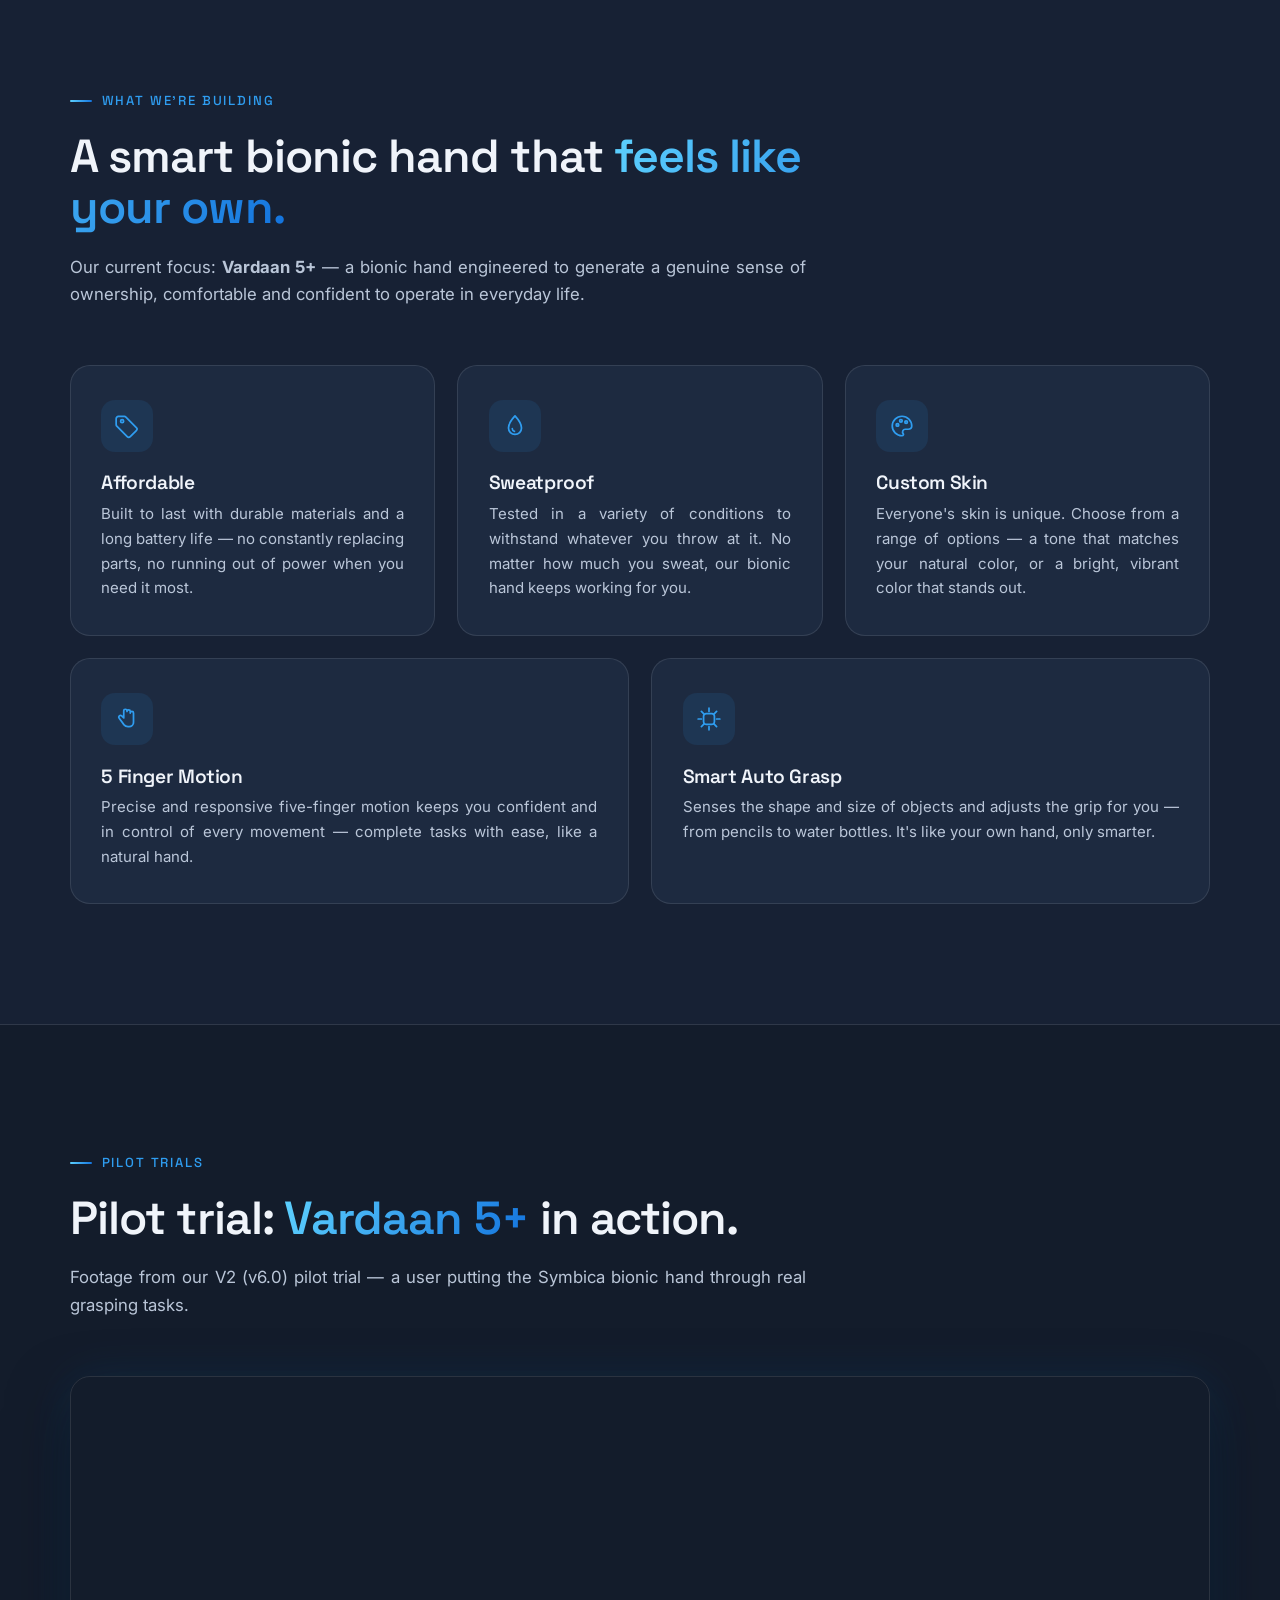
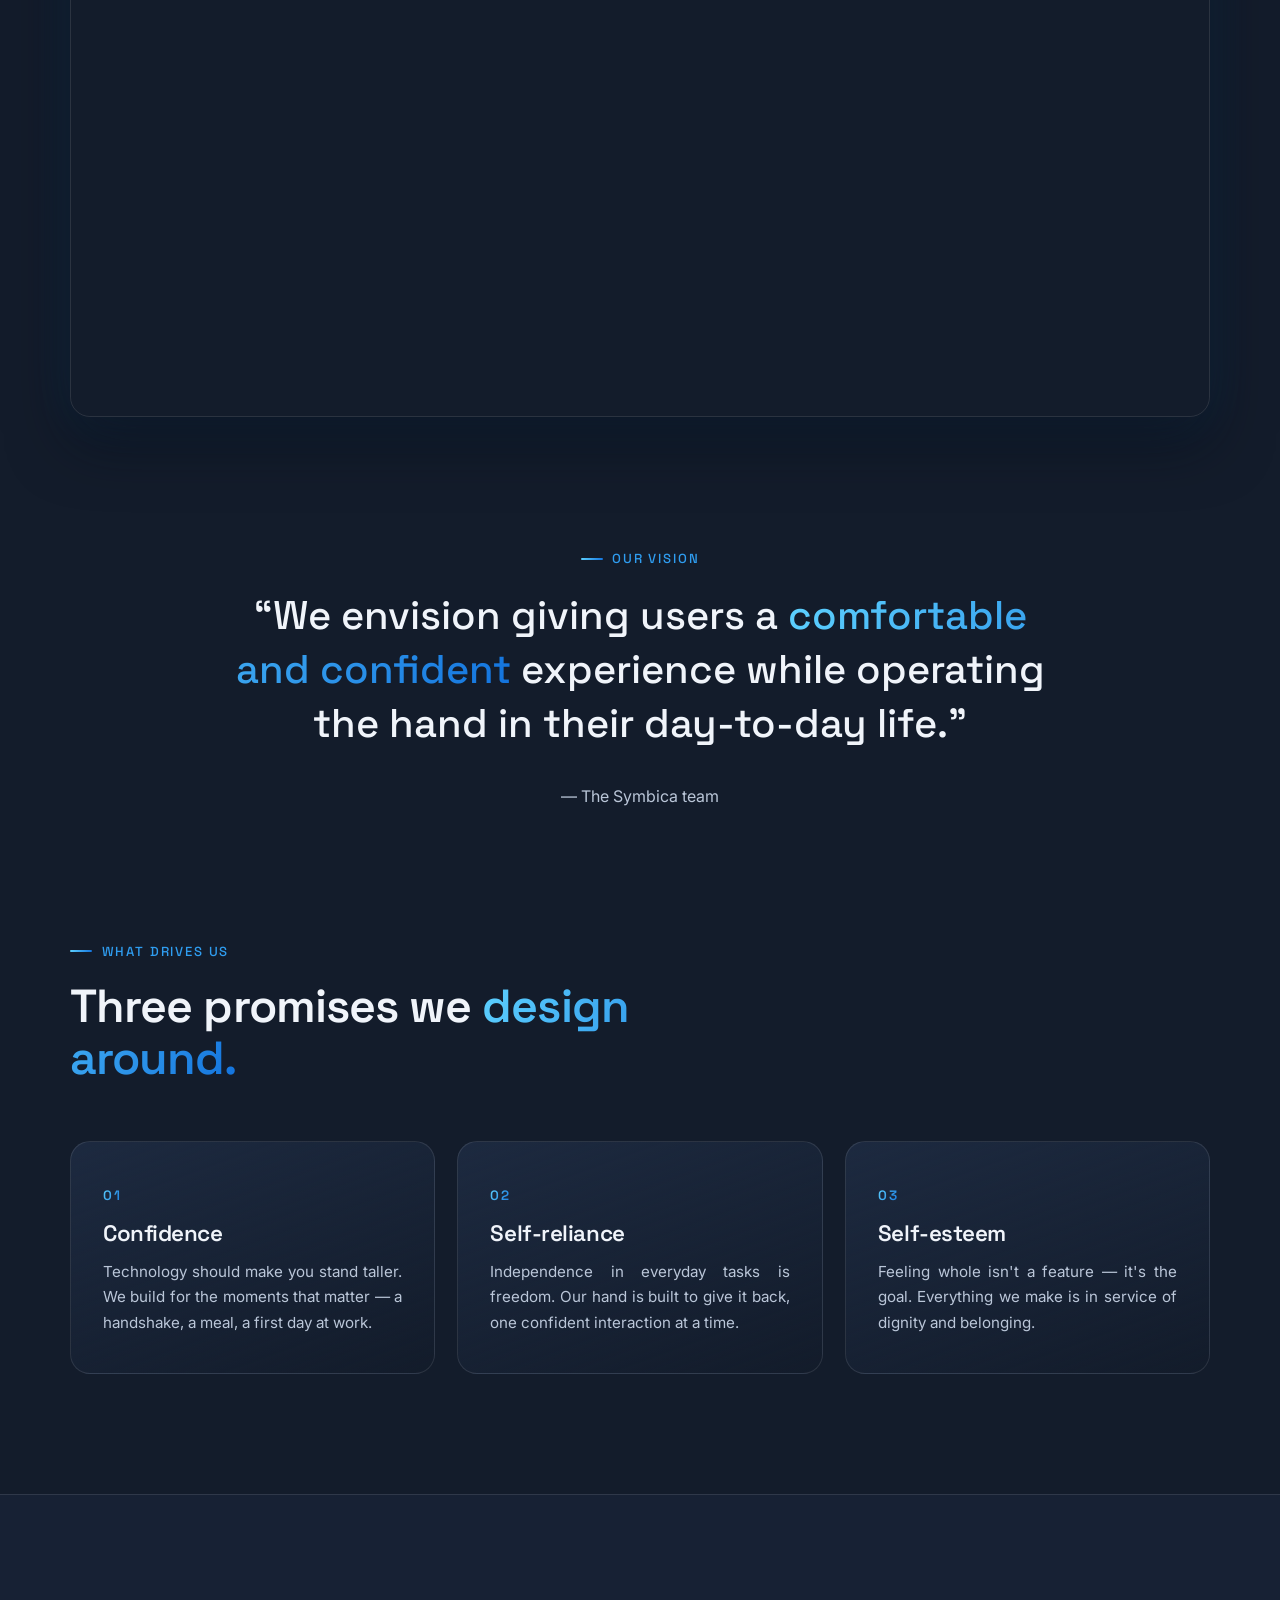
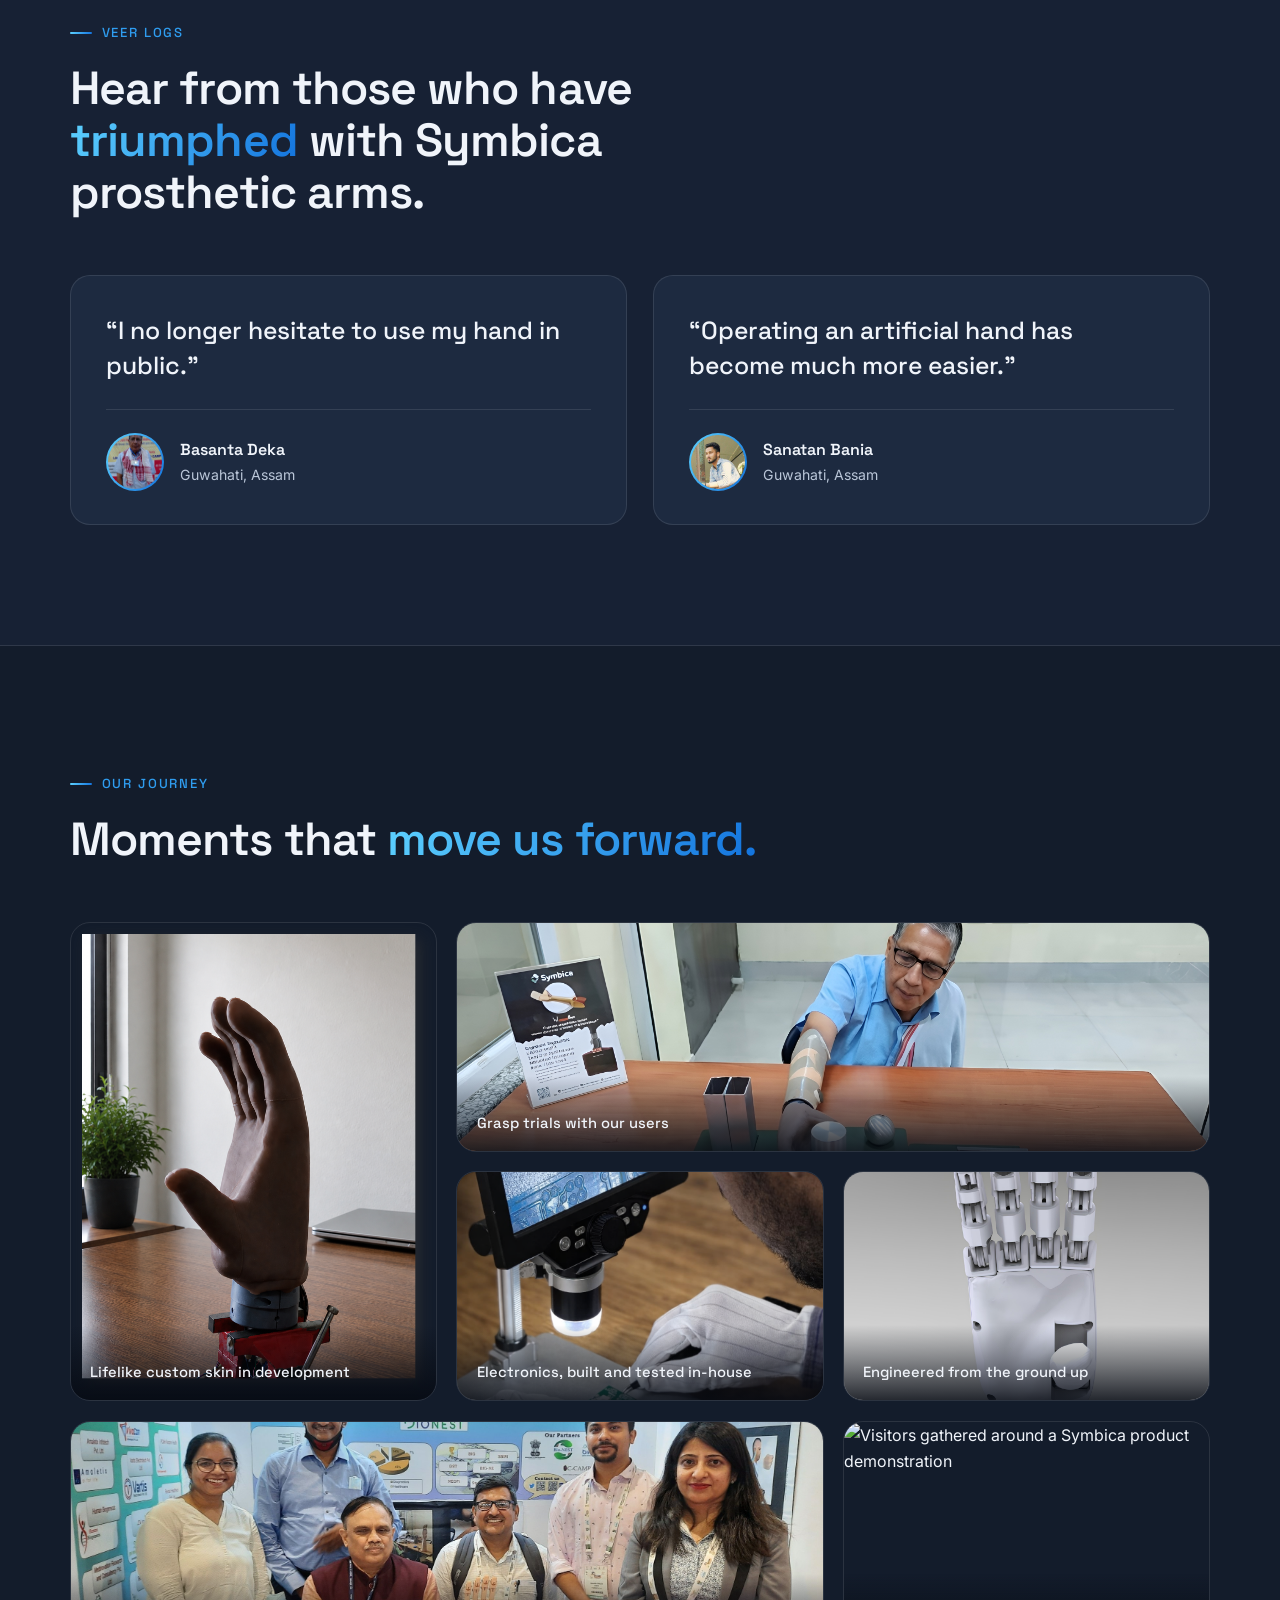
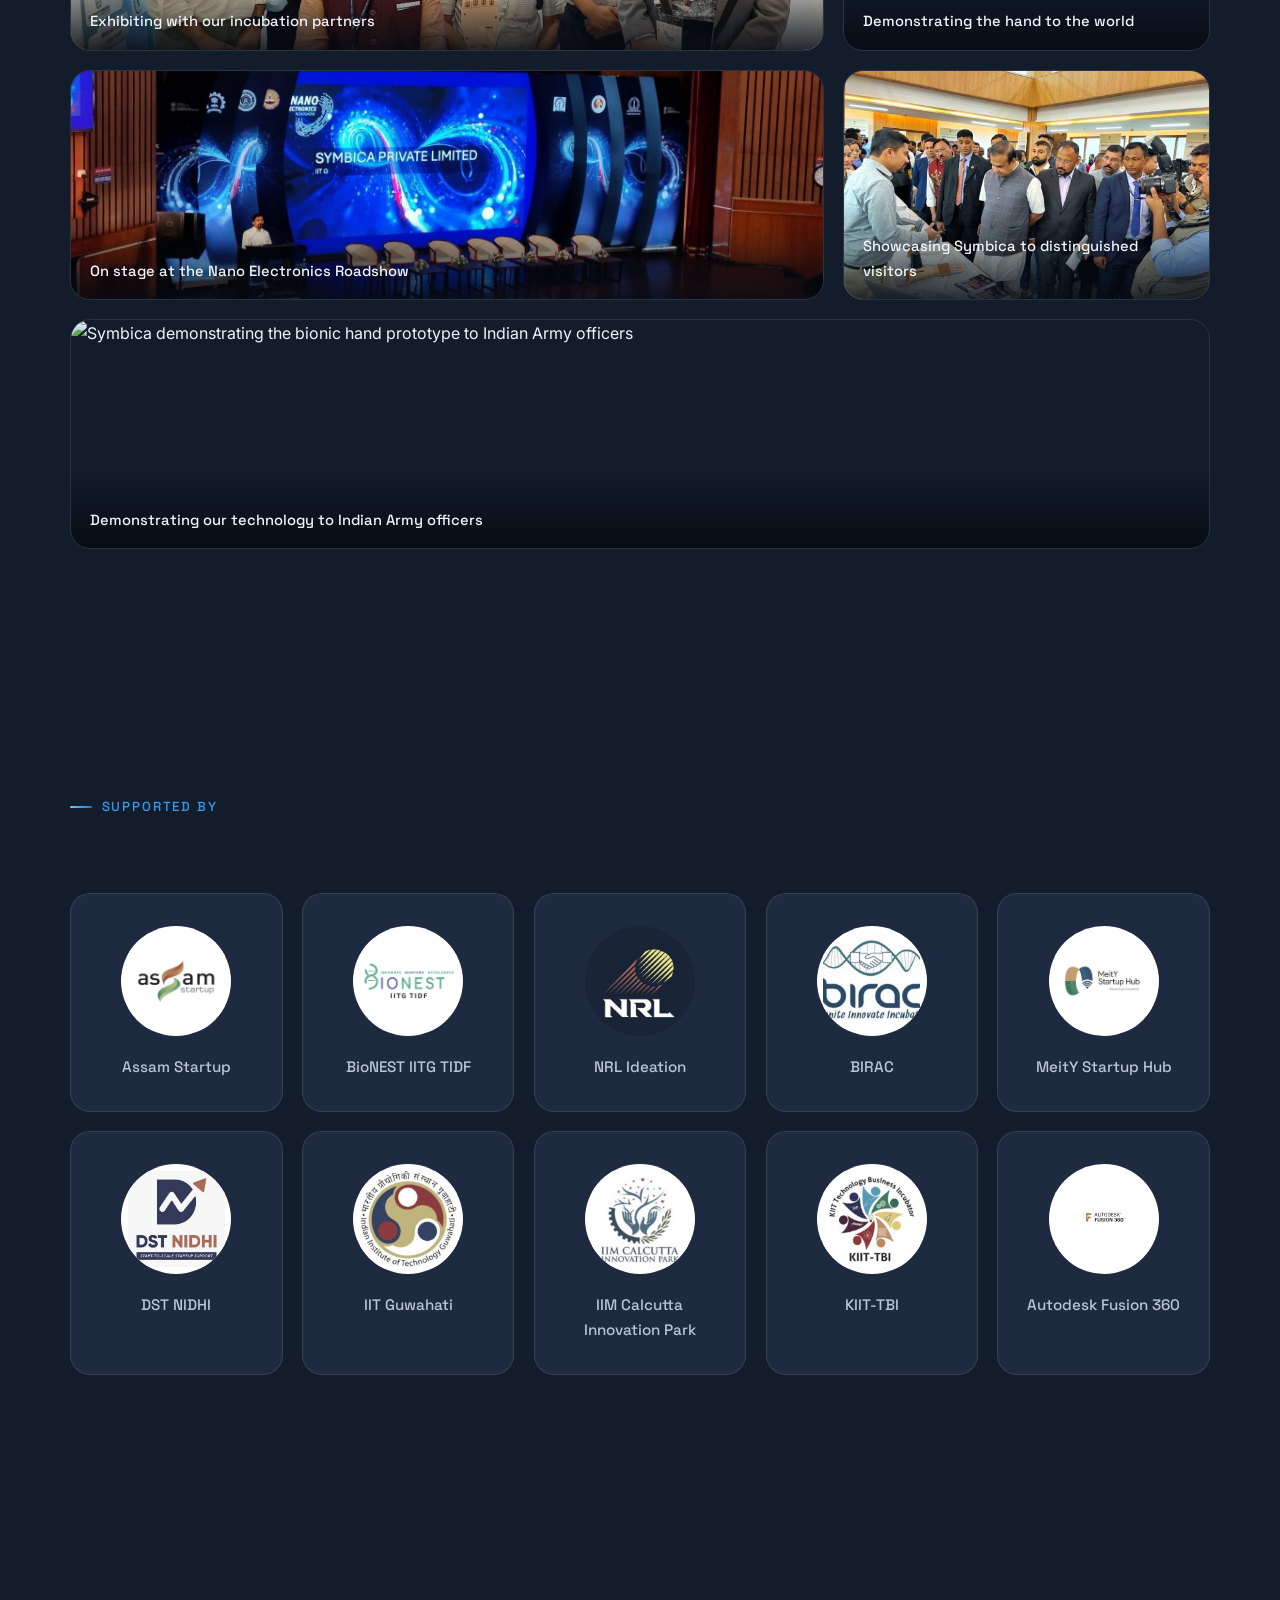
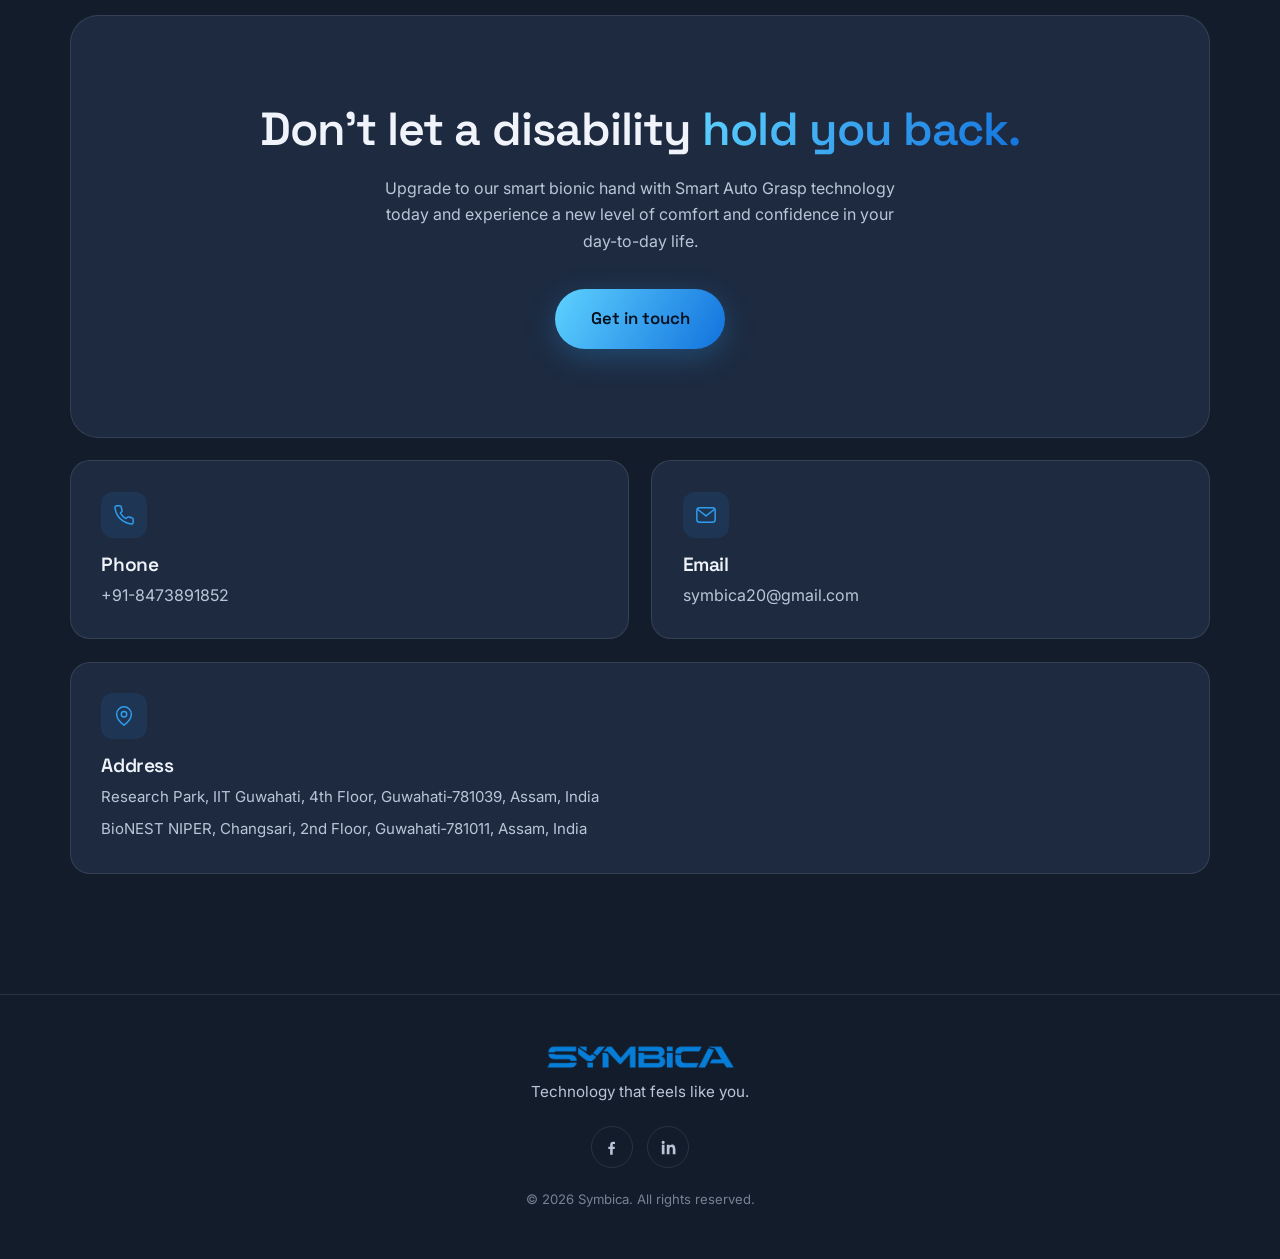
==== commit d681ebb8: "changes" ====
--- a/index.html
+++ b/index.html
@@ -189,7 +189,7 @@
     <section class="section container" id="video">
       <div class="section-head reveal">
         <p class="eyebrow"><span class="tick"></span>Pilot trials</p>
-        <h2>Pilot trial: <span class="gradient-text">Symbica V2</span> in action.</h2>
+        <h2>Pilot trial: <span class="gradient-text">Vardaan 5+</span> in action.</h2>
         <p class="section-sub">
           Footage from our V2 (v6.0) pilot trial — a user putting the Symbica
           bionic hand through real grasping tasks.
--- a/css/style.css
+++ b/css/style.css
@@ -228,9 +228,9 @@
 .spotlight {
   position: absolute; top: -60px; left: 50%;
   translate: -50% 0;
-  width: 400px; height: 500px;
+  width: 540px; height: 500px;
   background: linear-gradient(to bottom, rgba(140, 200, 255, 0.2), rgba(140, 200, 255, 0.04) 55%, transparent 80%);
-  clip-path: polygon(43% 0, 57% 0, 100% 100%, 0 100%);
+  clip-path: polygon(39% 0, 61% 0, 100% 100%, 0 100%);
   filter: blur(5px);
   pointer-events: none;
 }
@@ -255,28 +255,22 @@
   /* faded floor reflection (Chromium/WebKit) */
   -webkit-box-reflect: below 5px linear-gradient(transparent 62%, rgba(0, 0, 0, 0.3));
 }
-/* product nameplate under the hand */
+/* product nameplate centered over the hand */
 .hand-nameplate {
-  position: absolute; bottom: -52px; left: 50%;
+  position: absolute; bottom: 200px; left: 50%;
   translate: -50% 0;
   width: max-content;
-  display: grid; justify-items: center; gap: 0.35rem;
   z-index: 3;
   text-align: center;
 }
-.hand-nameplate::before {
-  content: "";
-  width: 34px; height: 2px;
-  border-radius: 2px;
-  background: var(--gradient);
-}
 .np-name {
   font-family: var(--font-head);
-  font-size: 1.6rem; font-weight: 700;
-  letter-spacing: 0.03em;
-  background: var(--gradient);
-  -webkit-background-clip: text; background-clip: text; color: transparent;
-  filter: drop-shadow(0 0 18px rgba(47, 157, 240, 0.35));
+  font-size: 1.9rem; font-weight: 700;
+  letter-spacing: 0.04em;
+  color: #ffffff;
+  text-shadow:
+    0 2px 14px rgba(4, 10, 20, 0.9),
+    0 0 26px rgba(47, 157, 240, 0.45);
 }
 /* gentle zoom breathing */
 @keyframes hand-zoom {
@@ -302,6 +296,13 @@
   box-shadow: 0 0 12px var(--accent);
 }
 .orbit-2::before { background: var(--accent-2); box-shadow: 0 0 12px var(--accent-2); }
+/* extra revolving dot on the inner ring, opposite side */
+.orbit-1::after {
+  content: ""; position: absolute; bottom: -4px; left: 50%;
+  width: 8px; height: 8px; border-radius: 50%;
+  background: var(--accent-2);
+  box-shadow: 0 0 12px var(--accent-2);
+}
 
 .pulse-ring {
   position: absolute;
@@ -365,7 +366,7 @@
   display: grid;
   grid-template-columns: 1.05fr 0.95fr;
   gap: 3.5rem;
-  align-items: start;
+  align-items: center;
 }
 .big-p {
   font-size: clamp(1.15rem, 2vw, 1.45rem);
@@ -374,20 +375,33 @@
   line-height: 1.5;
 }
 .big-p strong { color: var(--accent); font-weight: 600; }
+.about-text p { text-align: justify; }
 .about-text p + p { margin-top: 1.4rem; color: var(--text-dim); }
+
+/* justified body copy wherever paragraphs run multiple lines */
+.section-sub,
+.feature-card p,
+.value-card p,
+.comp-card p {
+  text-align: justify;
+}
+@media (min-width: 901px) {
+  .lead { text-align: justify; }
+}
 .about-text .section-head { margin-bottom: 1.8rem; }
 
 .about-photo {
   border-radius: var(--radius);
   overflow: hidden;
   border: 1px solid var(--border);
-  align-self: stretch;
+  align-self: center;
   transition: transform 0.45s var(--ease), border-color 0.45s, opacity 0.9s var(--ease);
 }
 .about-photo:hover { transform: translateY(-6px); border-color: rgba(47, 157, 240, 0.4); }
 .about-photo img {
-  width: 100%; height: 100%;
-  min-height: 320px;
+  width: 100%;
+  aspect-ratio: 4 / 3;
+  height: auto;
   object-fit: cover;
   transition: transform 0.6s var(--ease);
 }
@@ -465,7 +479,7 @@
 }
 
 /* ---------- vision ---------- */
-.vision { text-align: center; }
+.vision { text-align: center; padding: 0.25rem 0; }
 .vision .eyebrow { justify-content: center; width: 100%; }
 .vision-quote {
   font-family: var(--font-head);
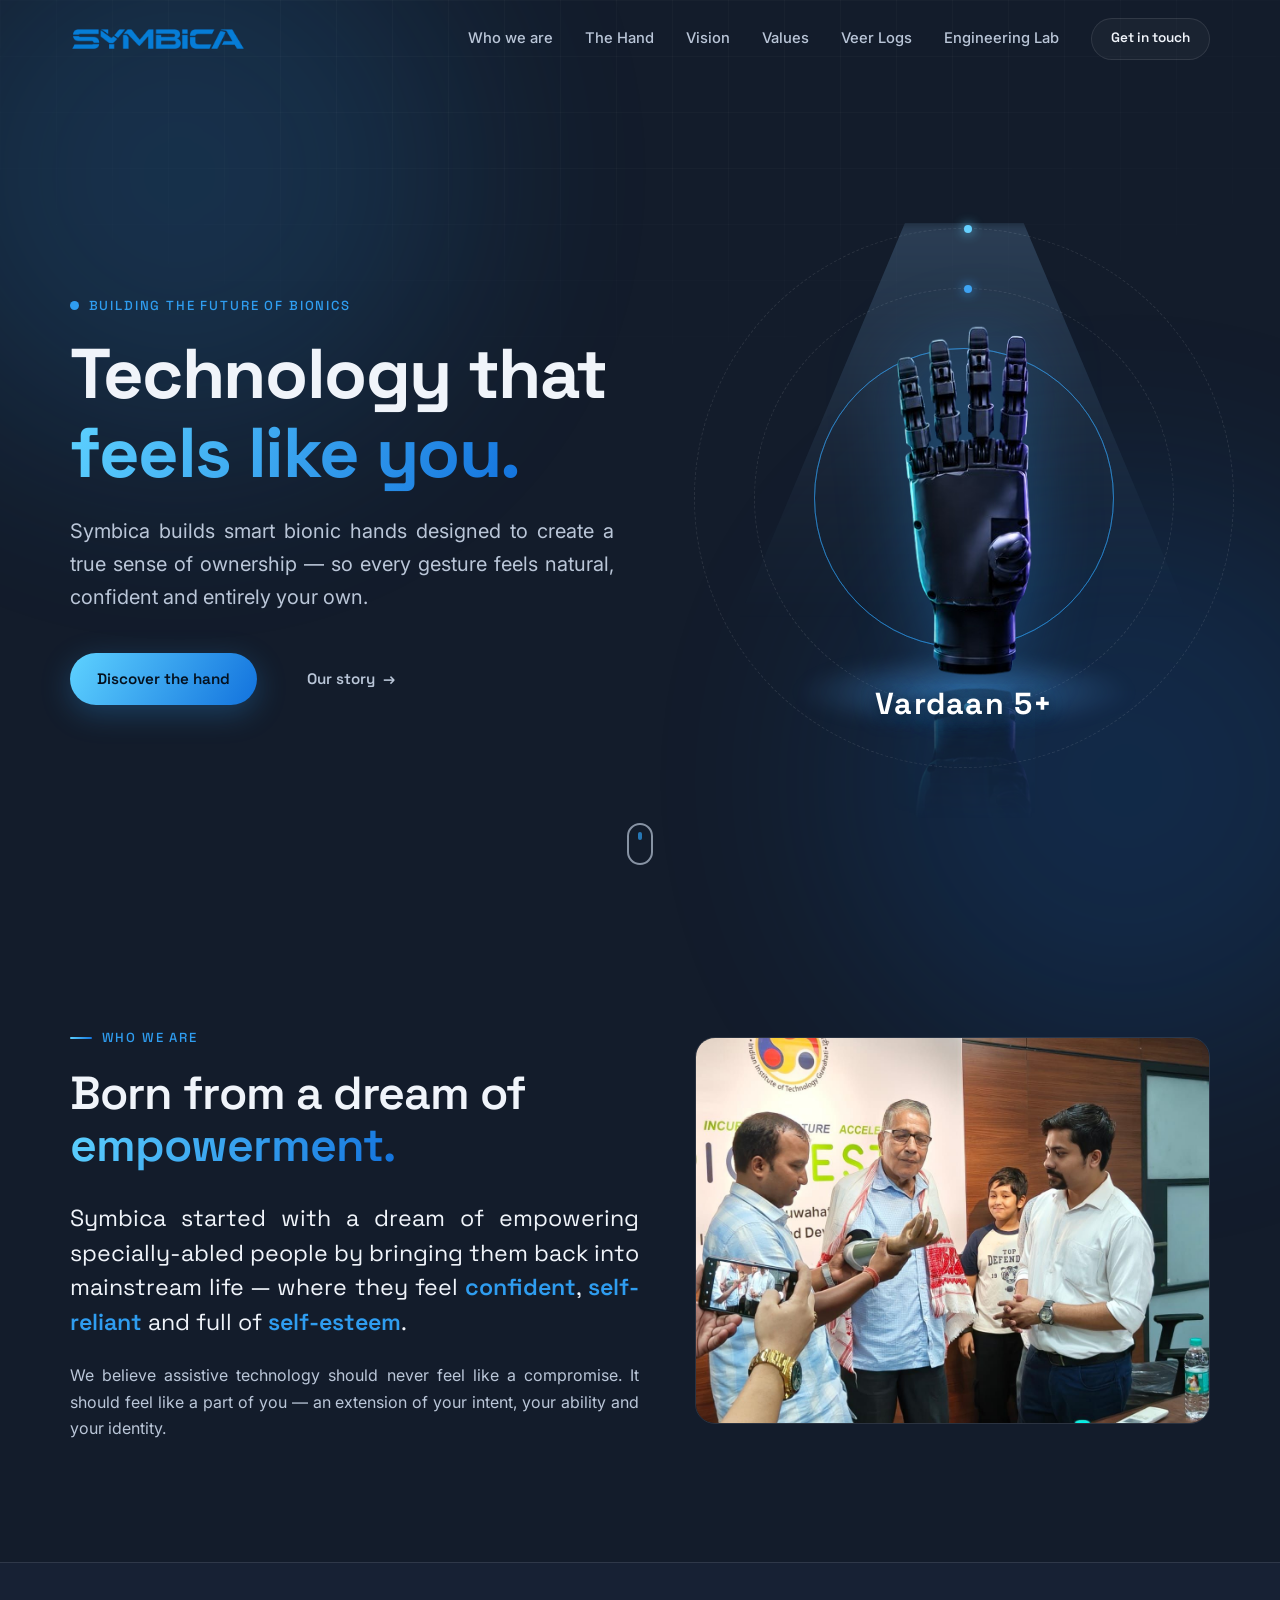
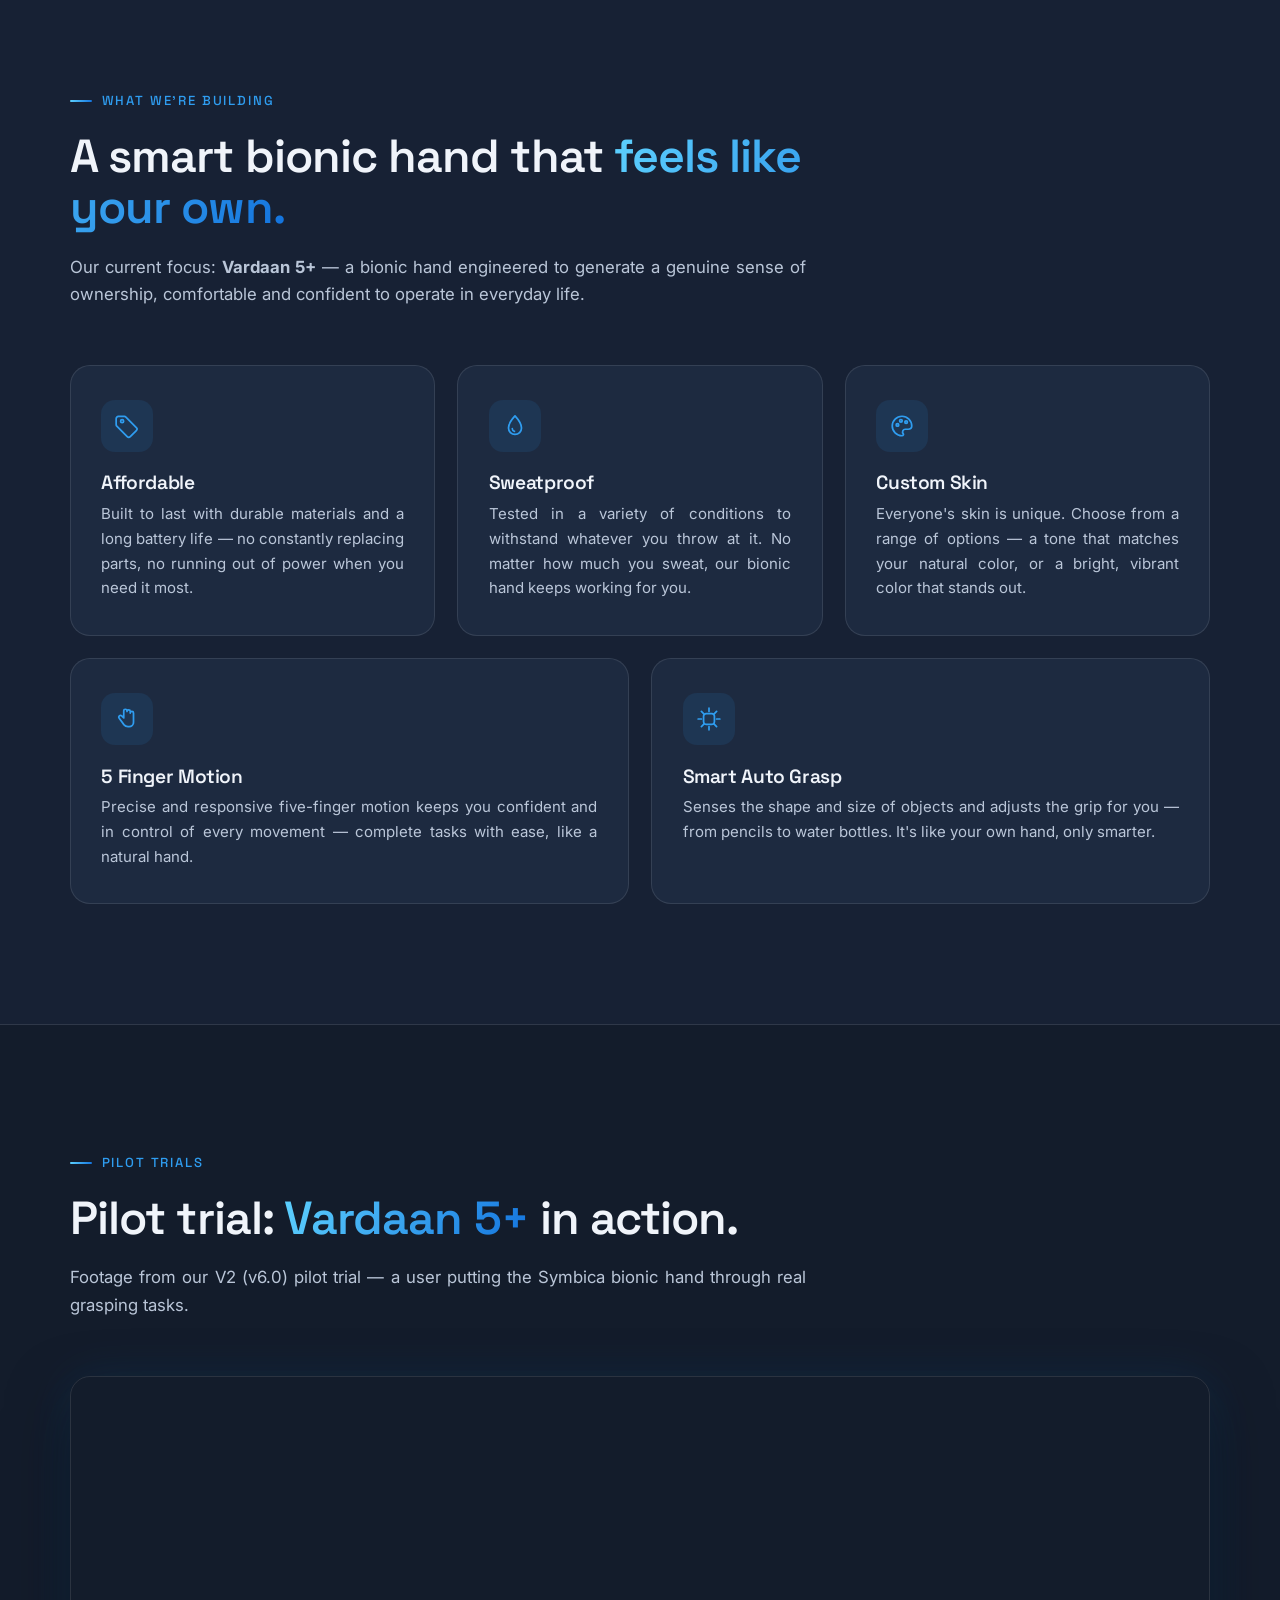
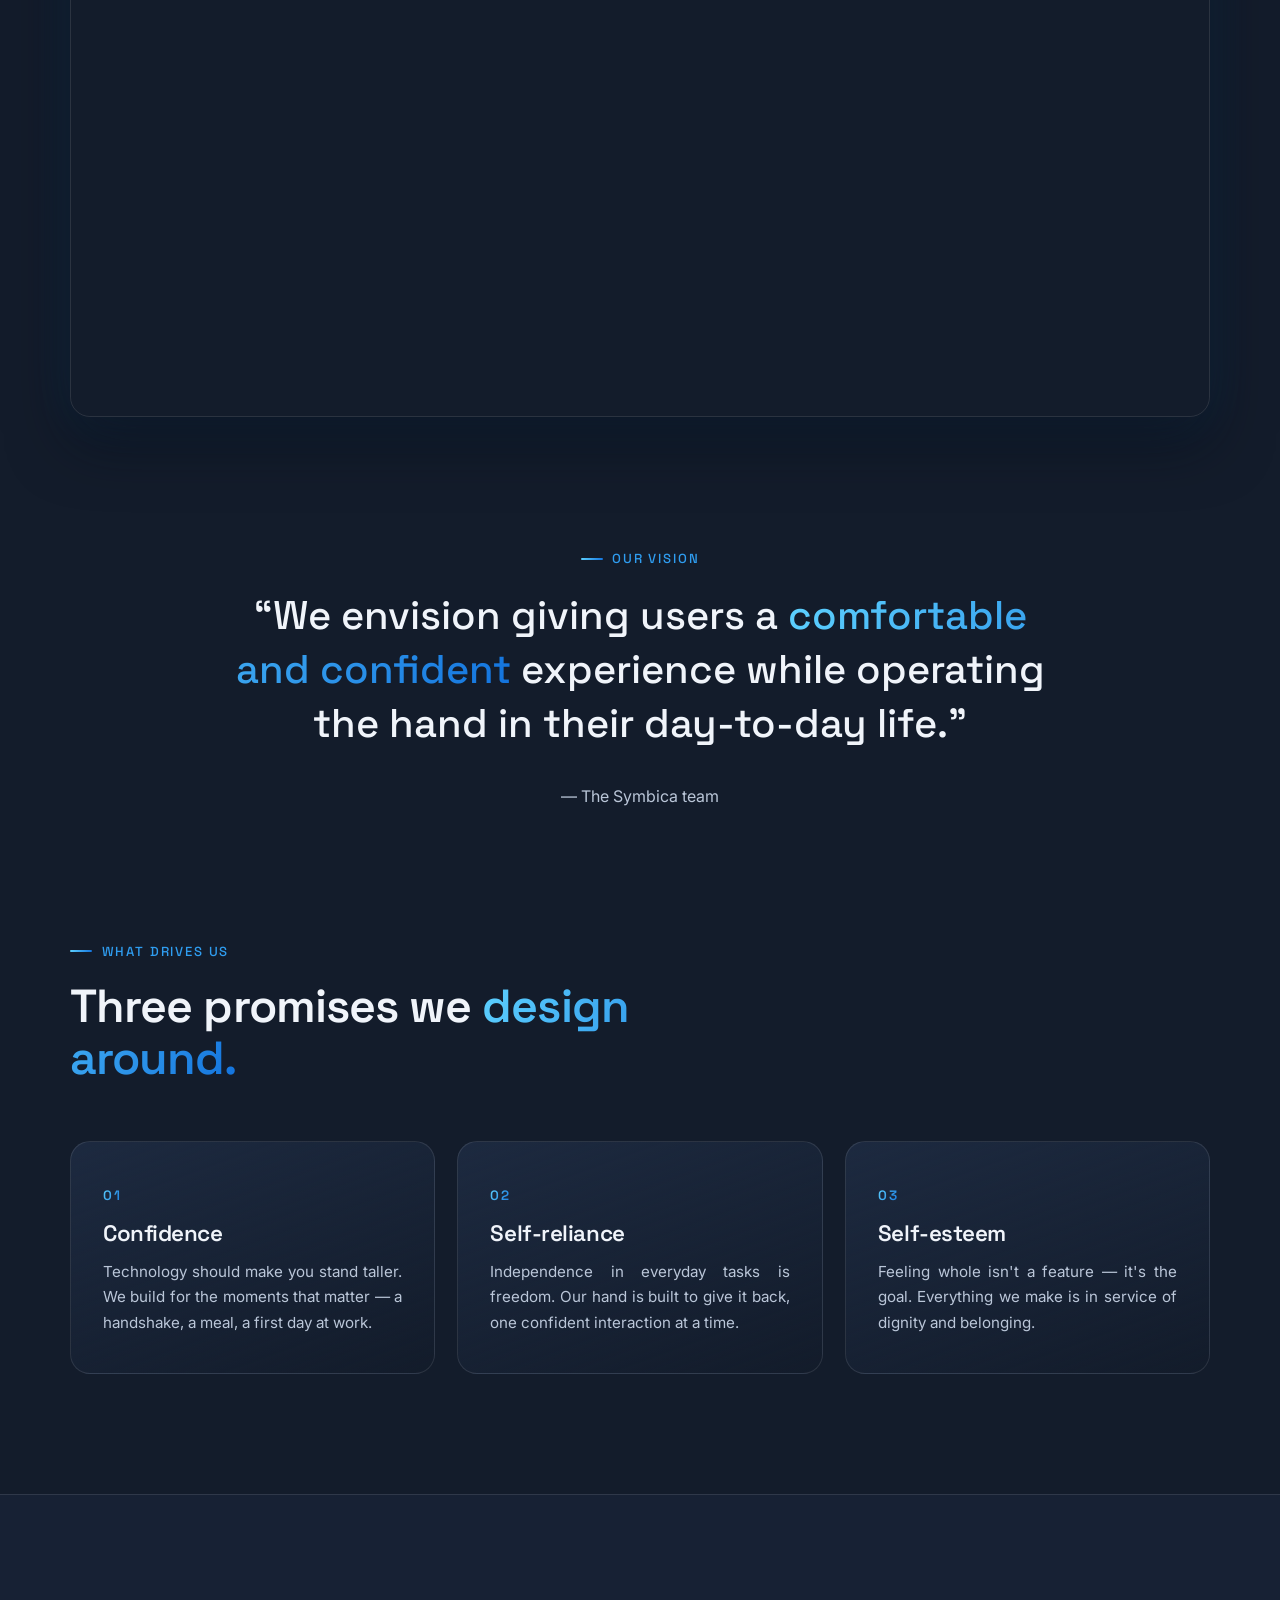
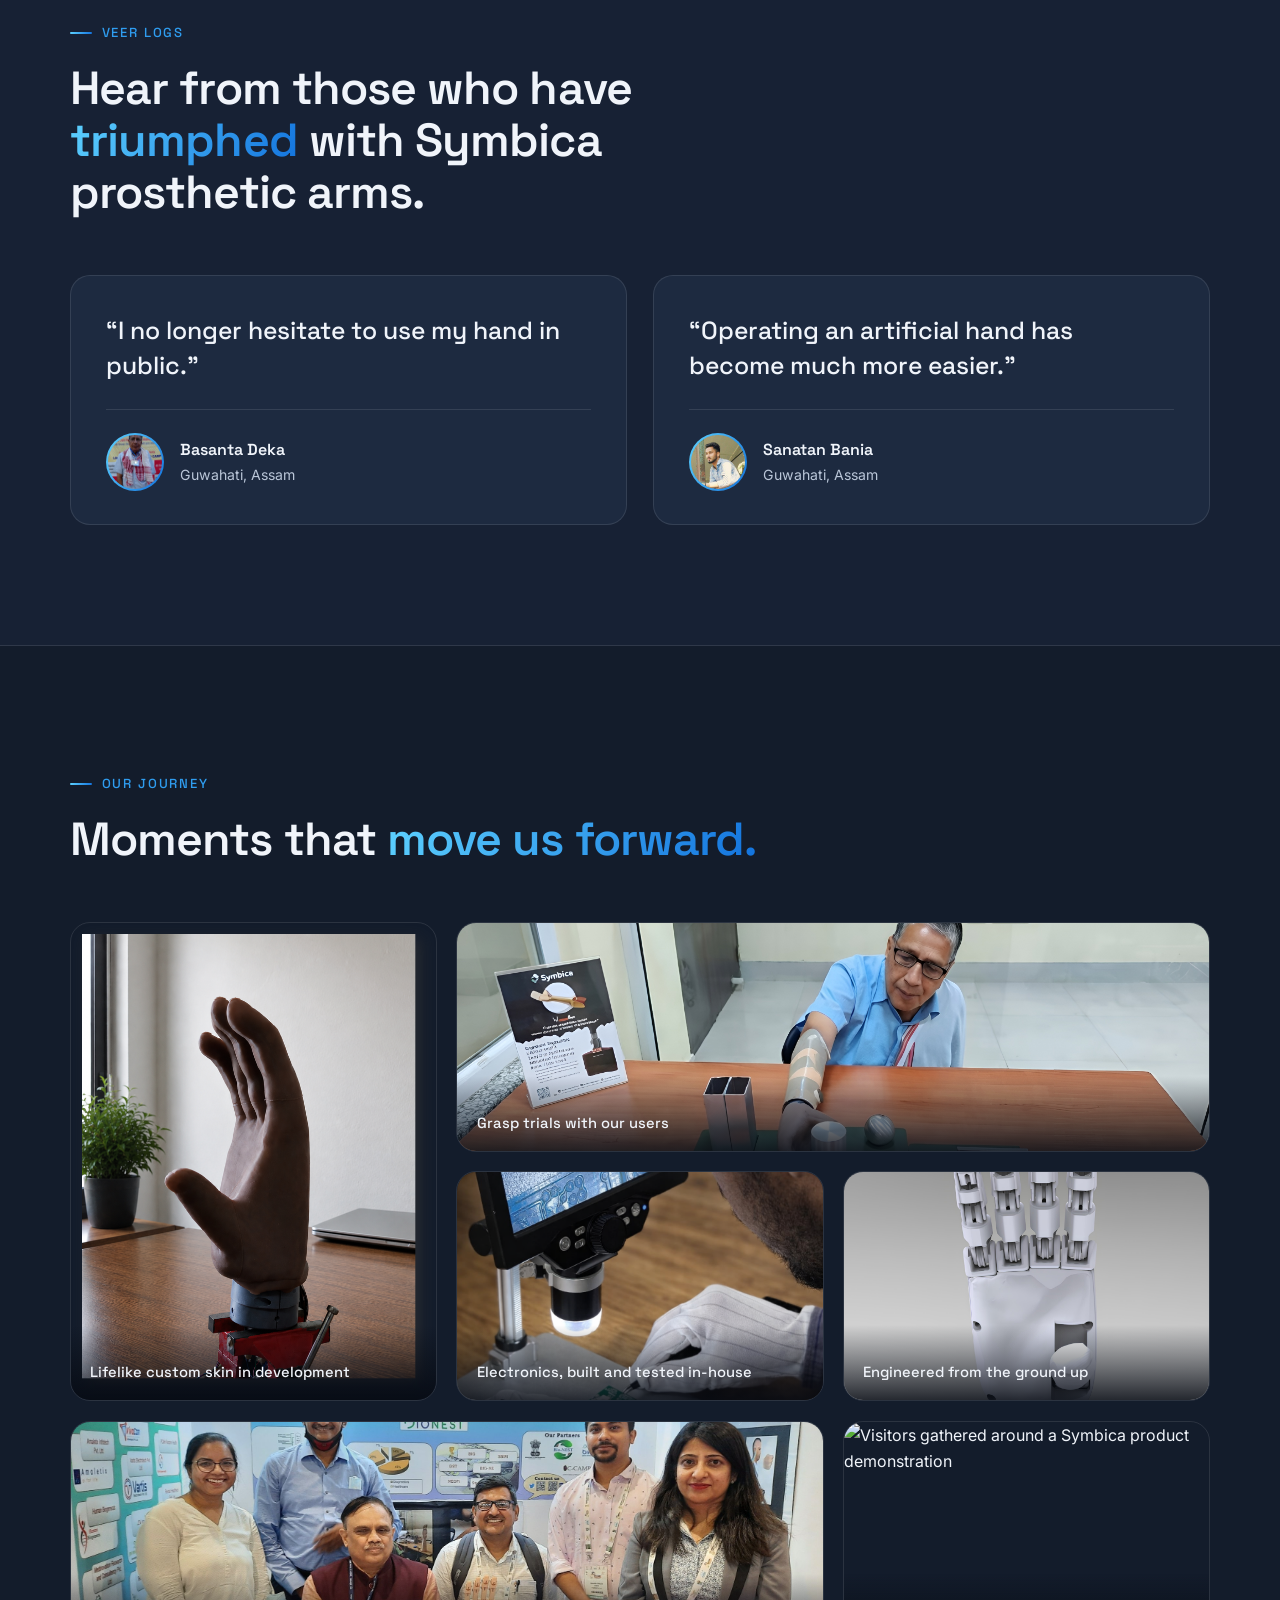
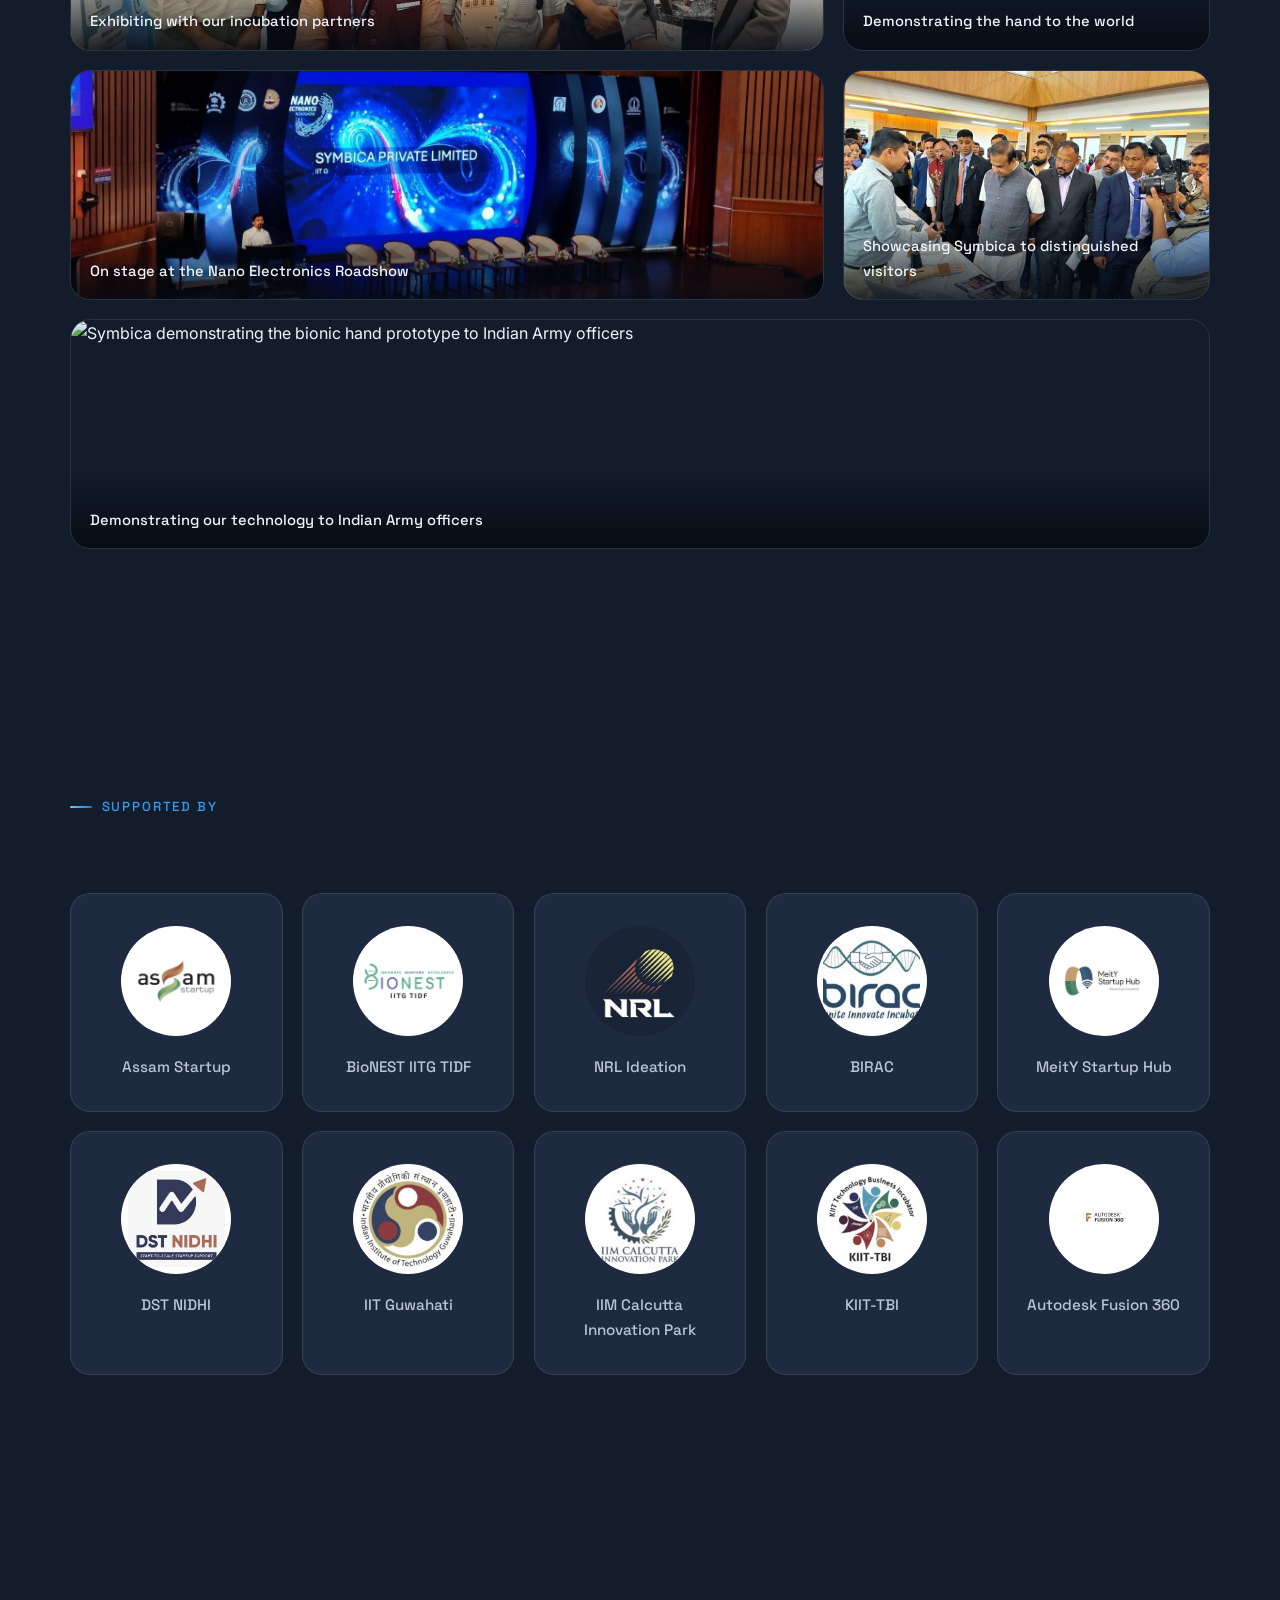
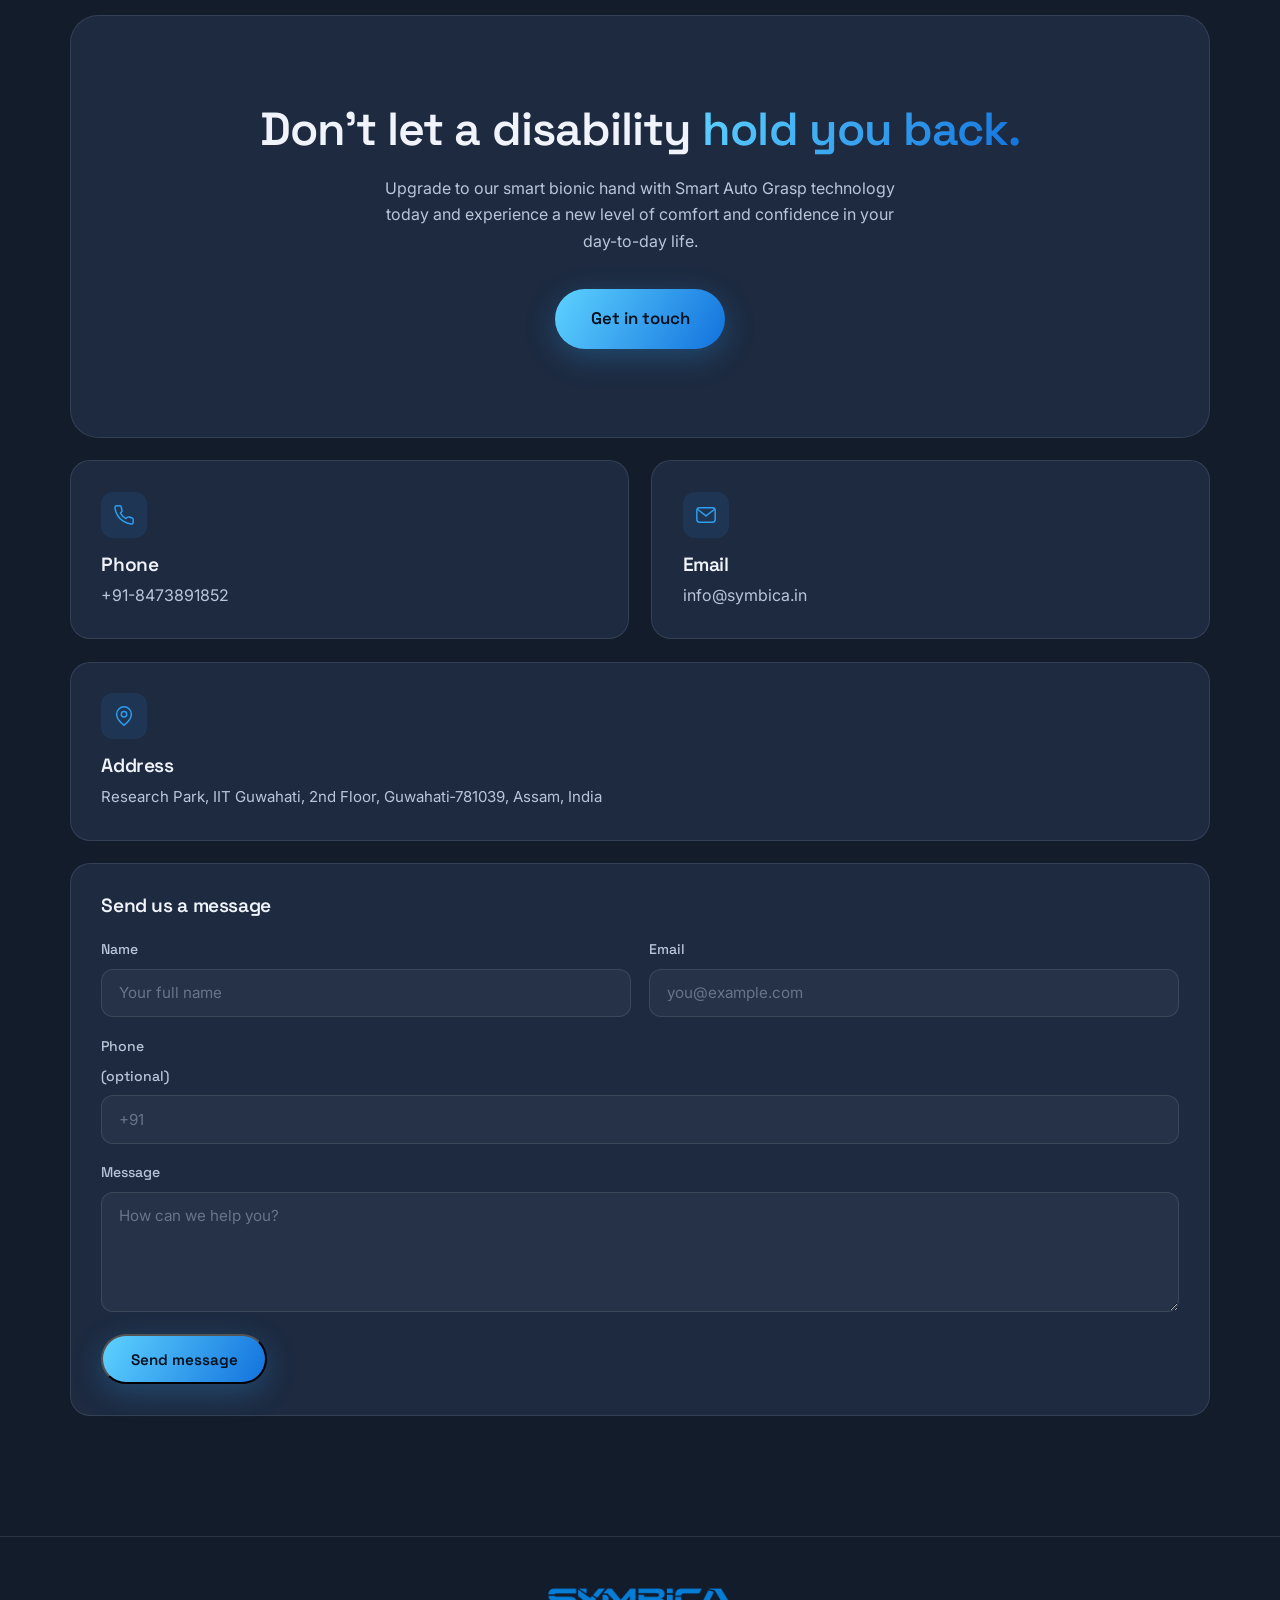
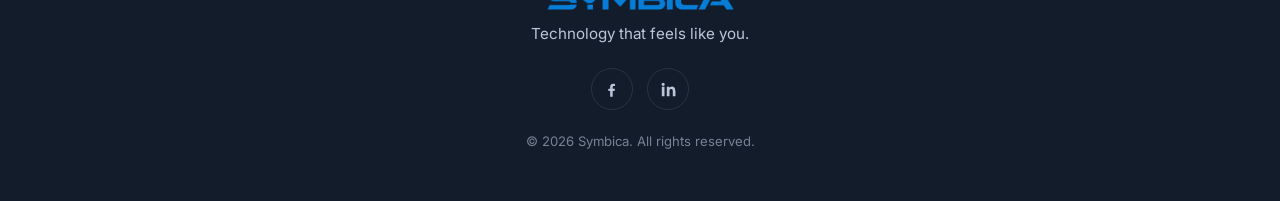
==== commit a0b65467: "done" ====
--- a/index.html
+++ b/index.html
@@ -34,7 +34,7 @@
         <a href="#values">Values</a>
         <a href="#veer-logs">Veer Logs</a>
         <a href="engineering.html">Engineering Lab</a>
-        <a href="#contact" class="btn btn-small btn-outline">Get in touch</a>
+        <a href="#send-message" class="btn btn-small btn-outline">Get in touch</a>
       </nav>
 
       <button class="nav-toggle" id="navToggle" aria-label="Toggle menu" aria-expanded="false">
@@ -402,7 +402,7 @@
             Upgrade to our smart bionic hand with Smart Auto Grasp technology today
             and experience a new level of comfort and confidence in your day-to-day life.
           </p>
-          <a class="btn btn-primary btn-large" href="mailto:symbica20@gmail.com">Get in touch</a>
+          <a class="btn btn-primary btn-large" href="#send-message">Get in touch</a>
         </div>
 
         <div class="contact-grid">
@@ -423,7 +423,7 @@
               </svg>
             </div>
             <h3>Email</h3>
-            <a href="mailto:symbica20@gmail.com">symbica20@gmail.com</a>
+            <a href="mailto:info@symbica.in">info@symbica.in</a>
           </div>
 
           <div class="contact-card contact-card-wide reveal" style="--d:2">
@@ -433,9 +433,43 @@
               </svg>
             </div>
             <h3>Address</h3>
-            <p>Research Park, IIT Guwahati, 4th Floor, Guwahati&#8209;781039, Assam, India</p>
-            <p>BioNEST NIPER, Changsari, 2nd Floor, Guwahati&#8209;781011, Assam, India</p>
-          </div>
+            <p>Research Park, IIT Guwahati, 2nd Floor, Guwahati&#8209;781039, Assam, India</p>
+          </div>
+
+          <form
+            id="send-message"
+            class="contact-card contact-card-wide site-form reveal"
+            style="--d:3"
+            name="get-in-touch"
+            method="POST"
+            data-netlify="true"
+            netlify-honeypot="bot-field"
+          >
+            <input type="hidden" name="form-name" value="get-in-touch" />
+            <p class="hp-field">
+              <label>Don't fill this out if you're human: <input name="bot-field" /></label>
+            </p>
+            <h3>Send us a message</h3>
+            <div class="form-grid">
+              <label>
+                Name
+                <input type="text" name="name" required placeholder="Your full name" />
+              </label>
+              <label>
+                Email
+                <input type="email" name="email" required placeholder="you@example.com" />
+              </label>
+              <label class="full">
+                Phone <span aria-hidden="true">(optional)</span>
+                <input type="tel" name="phone" placeholder="+91" />
+              </label>
+              <label class="full">
+                Message
+                <textarea name="message" required placeholder="How can we help you?"></textarea>
+              </label>
+            </div>
+            <button type="submit" class="btn btn-primary">Send message</button>
+          </form>
         </div>
       </div>
     </section>
--- a/css/style.css
+++ b/css/style.css
@@ -255,9 +255,9 @@
   /* faded floor reflection (Chromium/WebKit) */
   -webkit-box-reflect: below 5px linear-gradient(transparent 62%, rgba(0, 0, 0, 0.3));
 }
-/* product nameplate centered over the hand */
+/* product nameplate at the base of the hand */
 .hand-nameplate {
-  position: absolute; bottom: 200px; left: 50%;
+  position: absolute; bottom: -16px; left: 50%;
   translate: -50% 0;
   width: max-content;
   z-index: 3;
@@ -697,6 +697,50 @@
 }
 .contact-card a:hover { color: var(--accent); }
 .contact-card p { color: var(--text-dim); font-size: 0.94rem; margin-top: 0.5rem; }
+
+/* ---------- forms (Netlify) ---------- */
+.site-form h3 { margin-bottom: 1.4rem; }
+.form-grid {
+  display: grid;
+  grid-template-columns: 1fr 1fr;
+  gap: 1.1rem;
+}
+.form-grid label {
+  display: grid;
+  gap: 0.45rem;
+  font-family: var(--font-head);
+  font-size: 0.88rem;
+  font-weight: 500;
+  color: var(--text-dim);
+}
+.form-grid .full { grid-column: 1 / -1; }
+.form-grid input,
+.form-grid textarea {
+  width: 100%;
+  padding: 0.85rem 1.05rem;
+  border-radius: 12px;
+  border: 1px solid var(--border);
+  background: rgba(255, 255, 255, 0.04);
+  color: var(--text);
+  font-family: var(--font-body);
+  font-size: 0.95rem;
+  transition: border-color 0.25s, box-shadow 0.25s;
+}
+.form-grid textarea { resize: vertical; min-height: 120px; }
+.form-grid input::placeholder,
+.form-grid textarea::placeholder { color: rgba(186, 198, 216, 0.45); }
+.form-grid input:focus,
+.form-grid textarea:focus {
+  outline: none;
+  border-color: var(--accent);
+  box-shadow: 0 0 0 3px rgba(47, 157, 240, 0.16);
+}
+.site-form button[type="submit"] { margin-top: 1.4rem; }
+.hp-field { display: none; }
+
+@media (max-width: 560px) {
+  .form-grid { grid-template-columns: 1fr; }
+}
 
 /* ---------- footer ---------- */
 .footer {
@@ -874,19 +918,32 @@
   .contact-grid { grid-template-columns: 1fr; }
 
   .nav-toggle { display: flex; }
+  /* dropdown panel under the bar (fixed fullscreen breaks once the nav
+     gains backdrop-filter, which becomes its containing block) */
   .nav-links {
-    position: fixed; inset: 0;
-    flex-direction: column; justify-content: center;
-    gap: 2.2rem;
-    background: rgba(19, 28, 43, 0.96);
-    backdrop-filter: blur(20px);
-    -webkit-backdrop-filter: blur(20px);
+    position: absolute; top: 100%; left: 0; right: 0;
+    z-index: 60;
+    flex-direction: column; align-items: center;
+    gap: 0;
+    padding: 0.5rem 0 1.3rem;
+    background: #101826;
+    border-bottom: 1px solid var(--border);
+    box-shadow: 0 24px 40px rgba(3, 8, 16, 0.5);
     opacity: 0; pointer-events: none;
-    transition: opacity 0.35s var(--ease);
-    z-index: -1;
+    transform: translateY(-10px);
+    transition: opacity 0.3s, transform 0.35s var(--ease);
   }
-  .nav-links.open { opacity: 1; pointer-events: auto; }
-  .nav-links a:not(.btn) { font-size: 1.3rem; }
+  .nav-links.open { opacity: 1; pointer-events: auto; transform: translateY(0); }
+  .nav-links a:not(.btn) {
+    font-size: 1.05rem;
+    width: 100%;
+    text-align: center;
+    padding: 0.85rem 0;
+  }
+  .nav-links a:not(.btn)::after { display: none; }
+  .nav-links .btn { margin-top: 0.8rem; }
+  /* solid bar while the menu is open, even before scrolling */
+  .nav.menu-open { background: rgba(16, 24, 38, 0.98); }
 }
 
 @media (max-width: 520px) {
